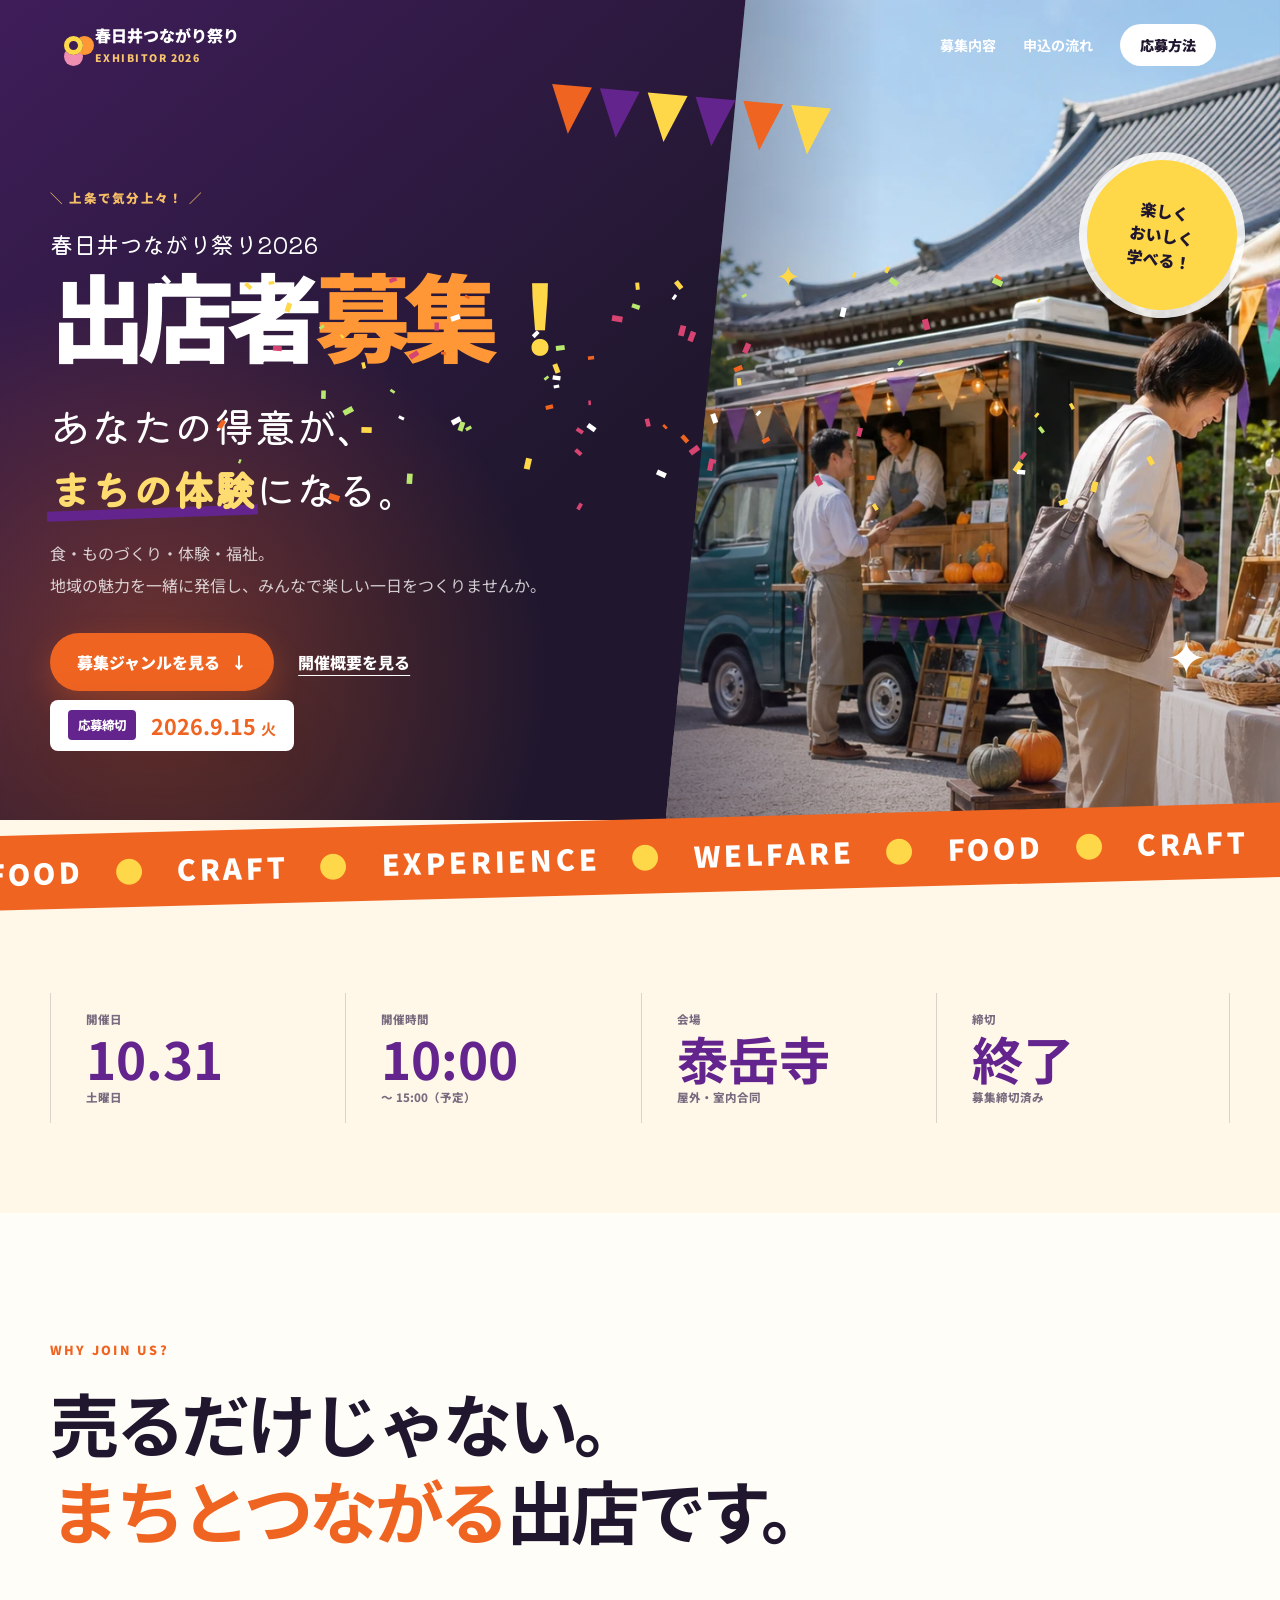
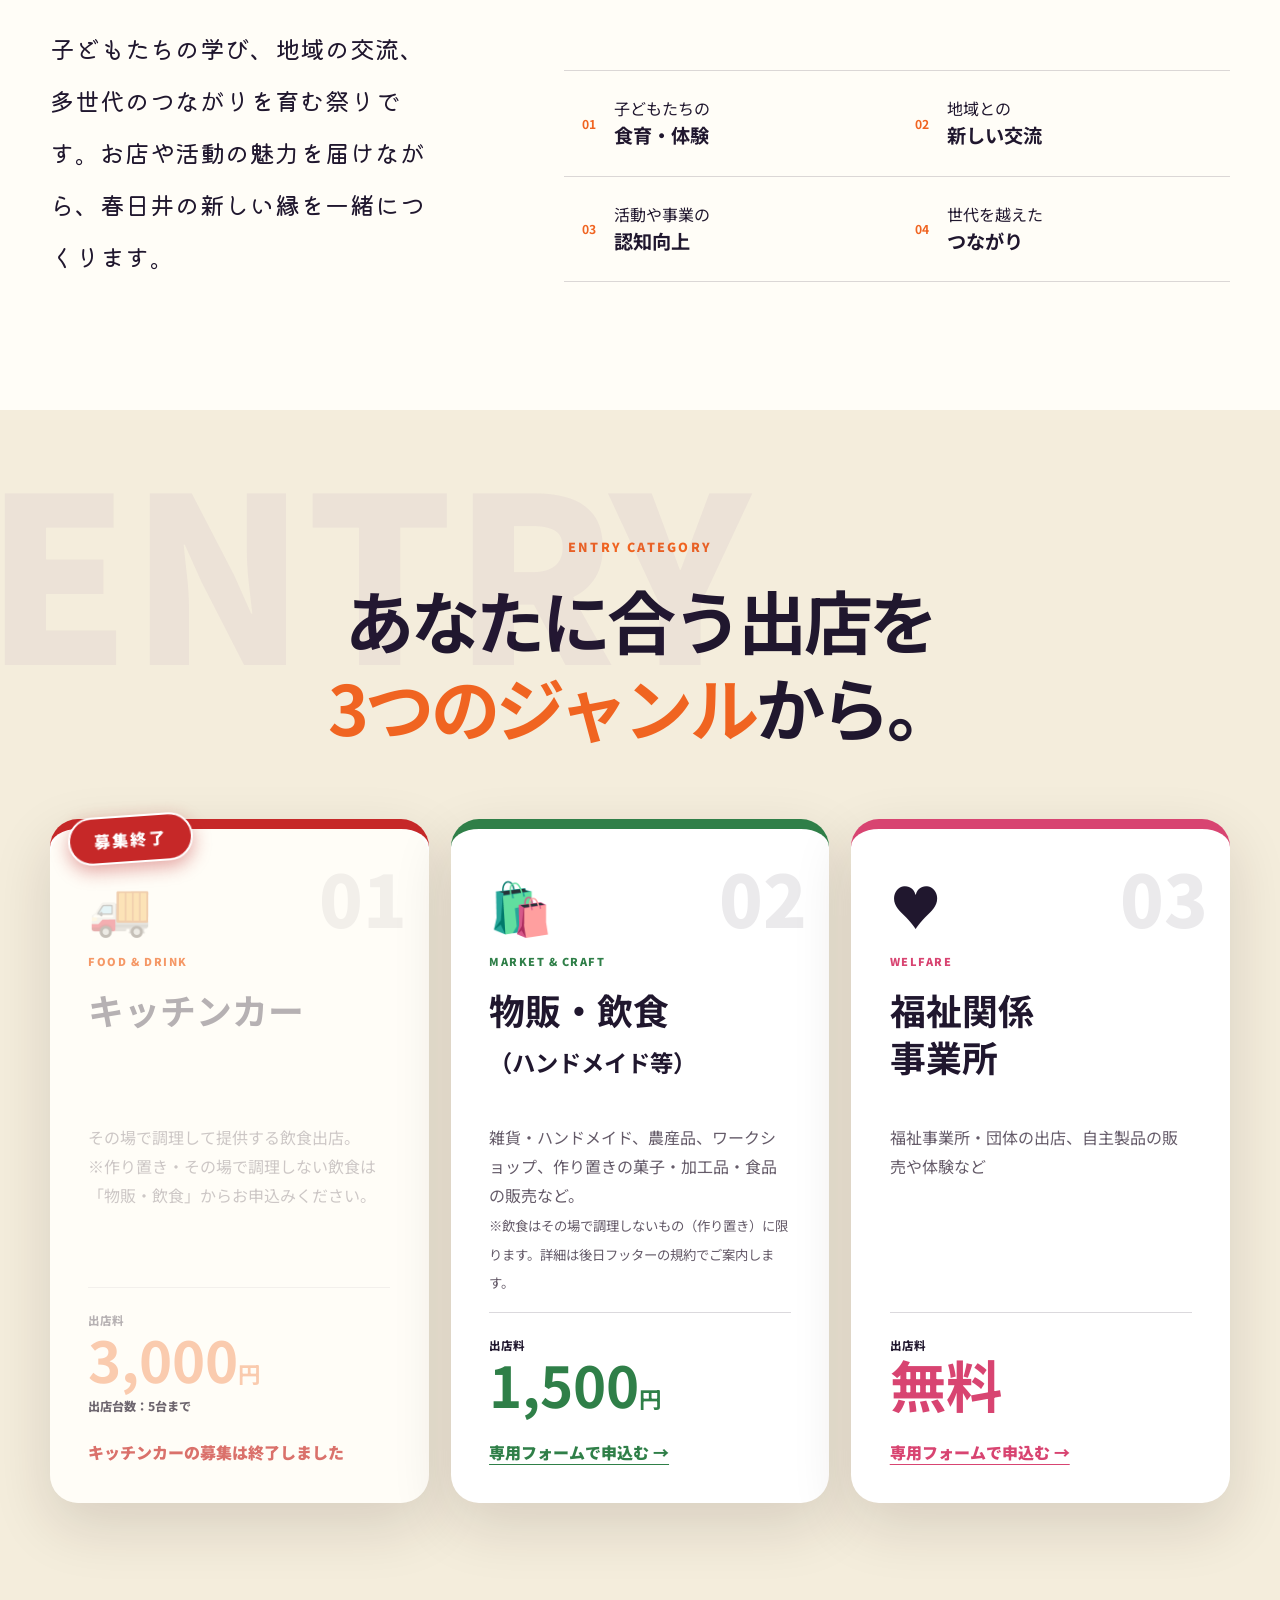
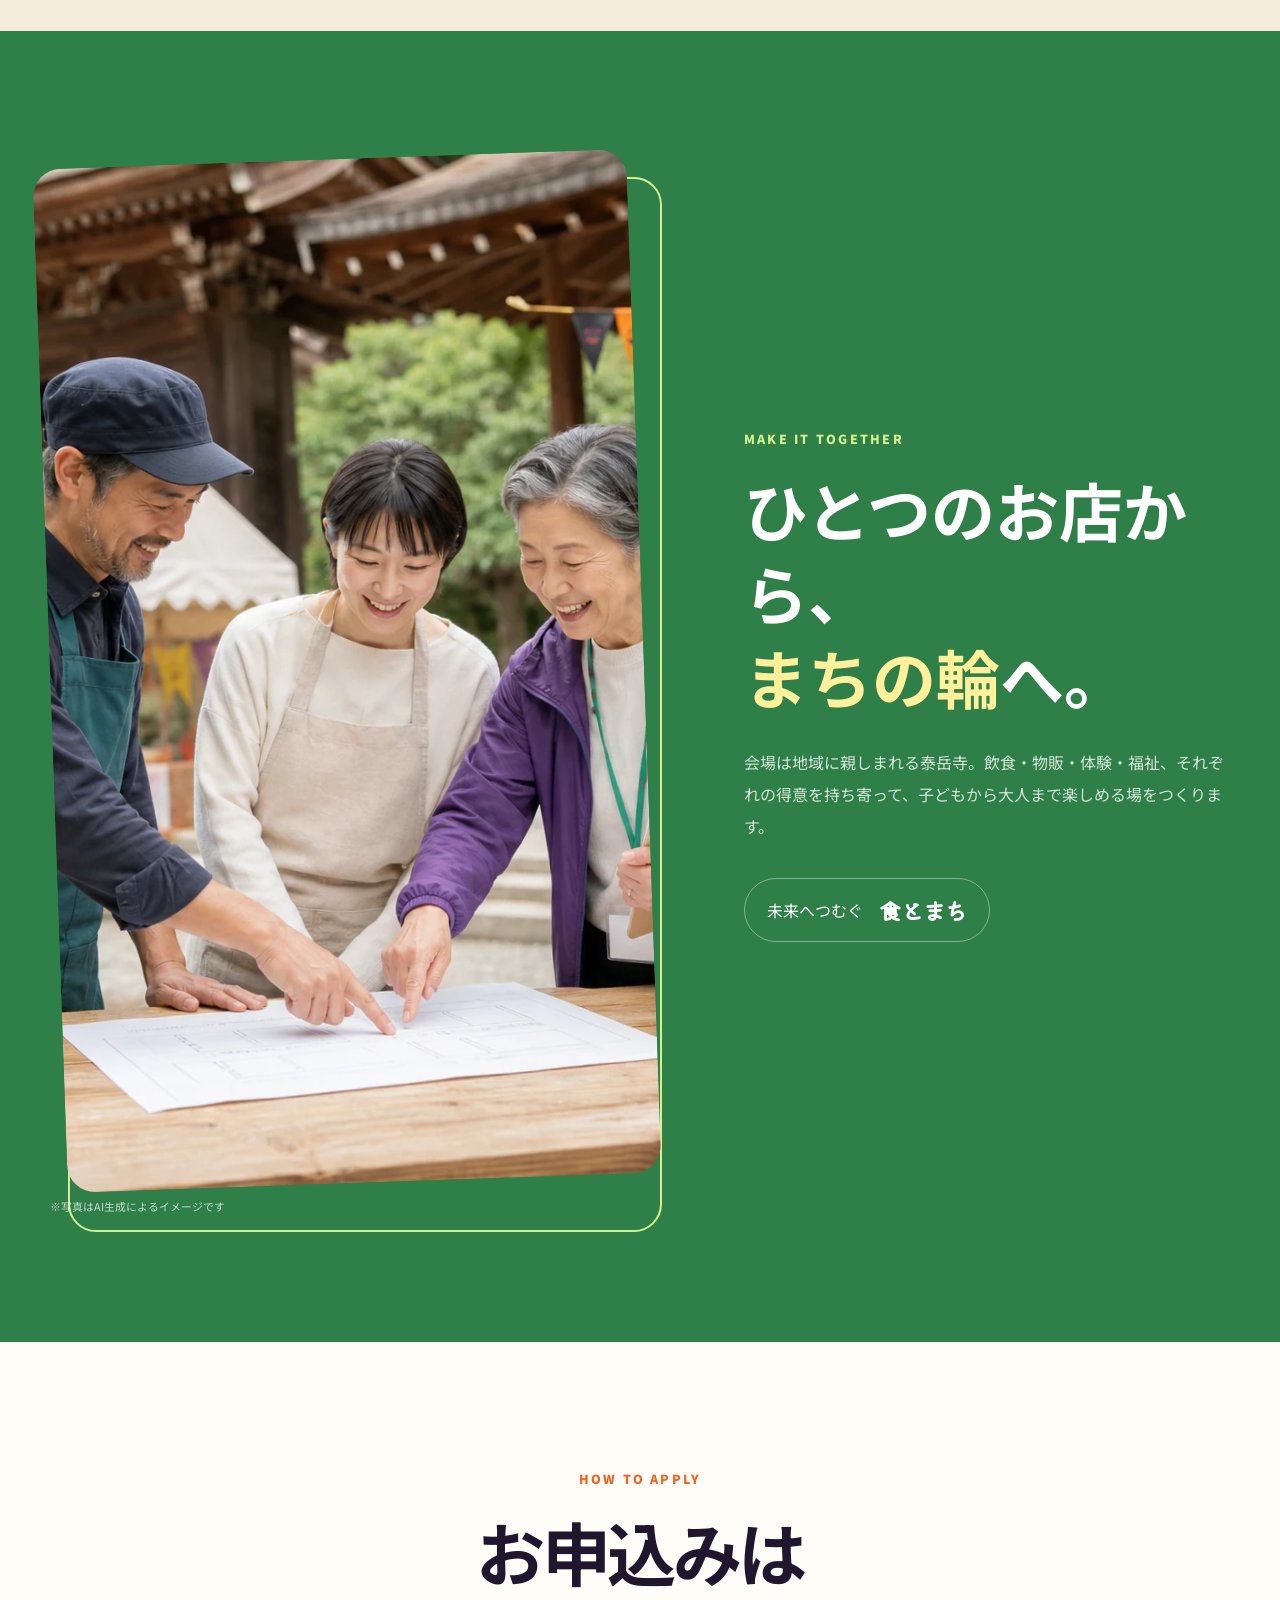
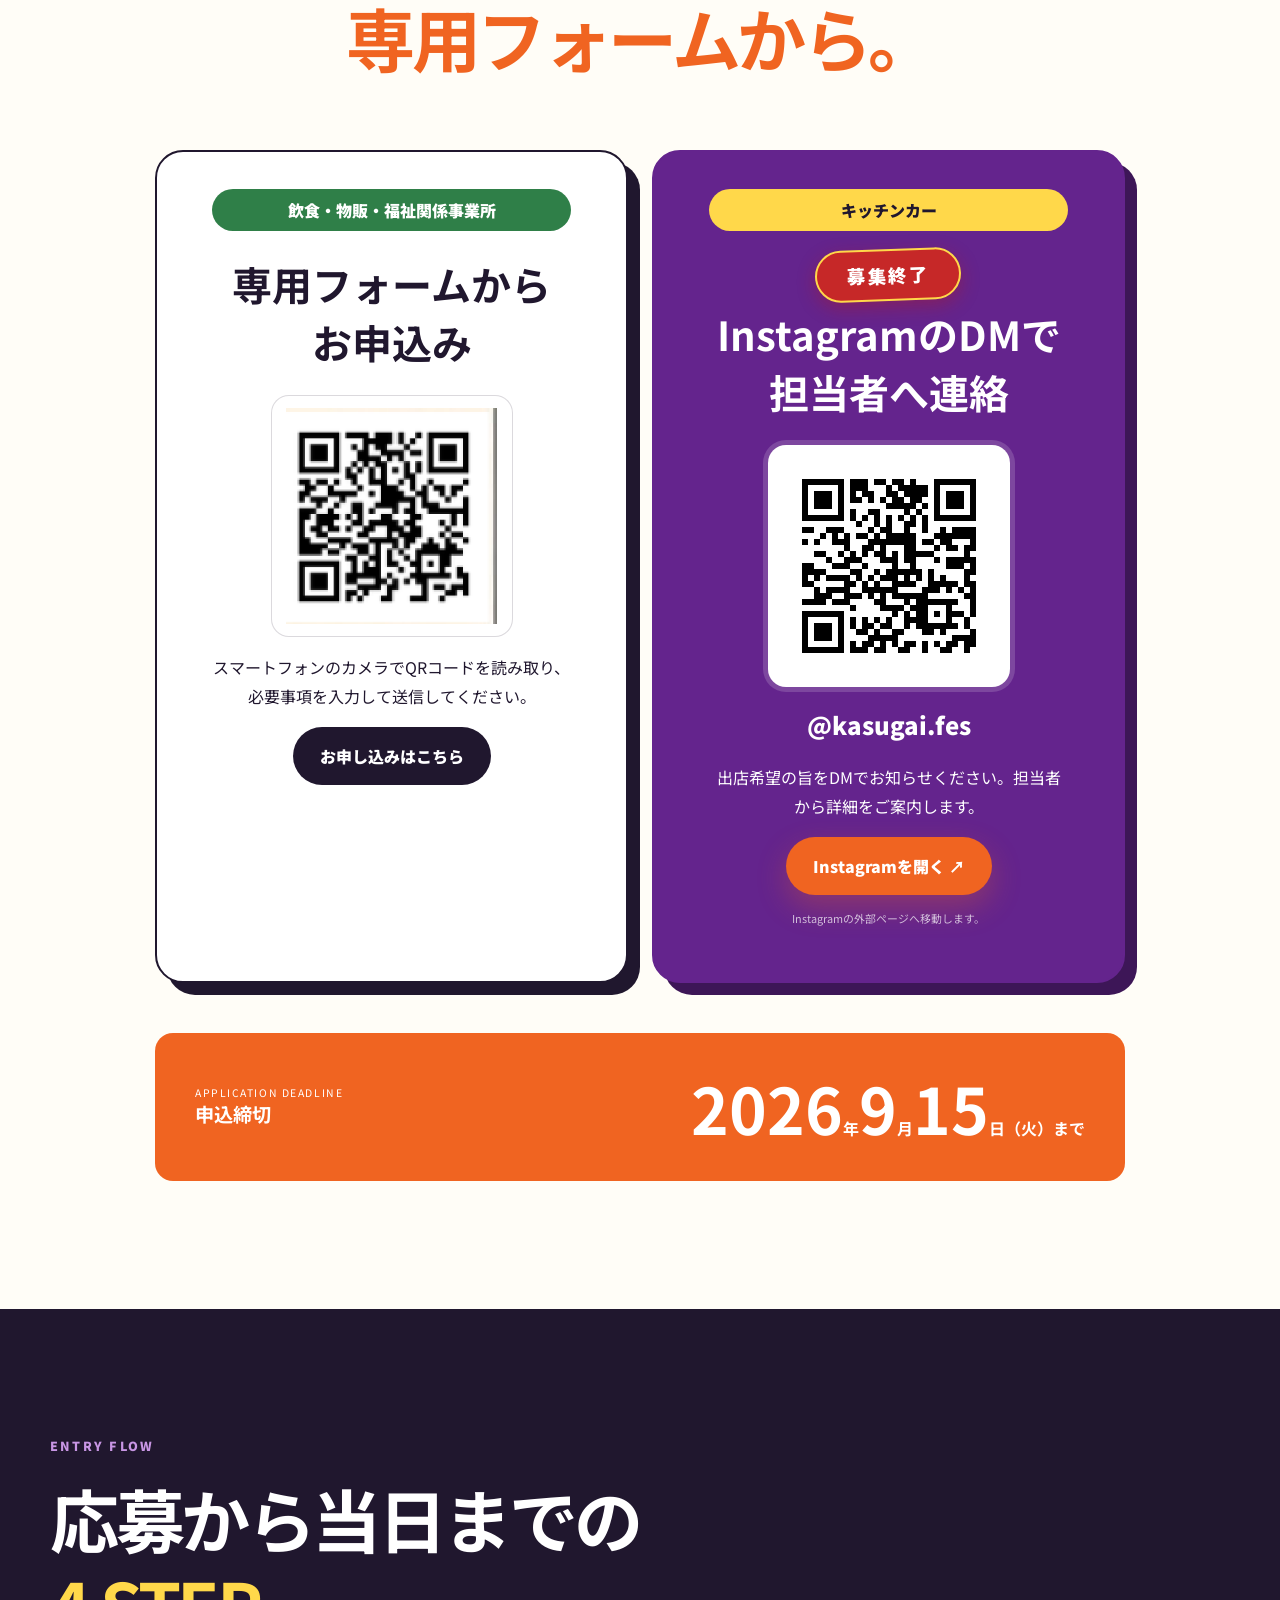
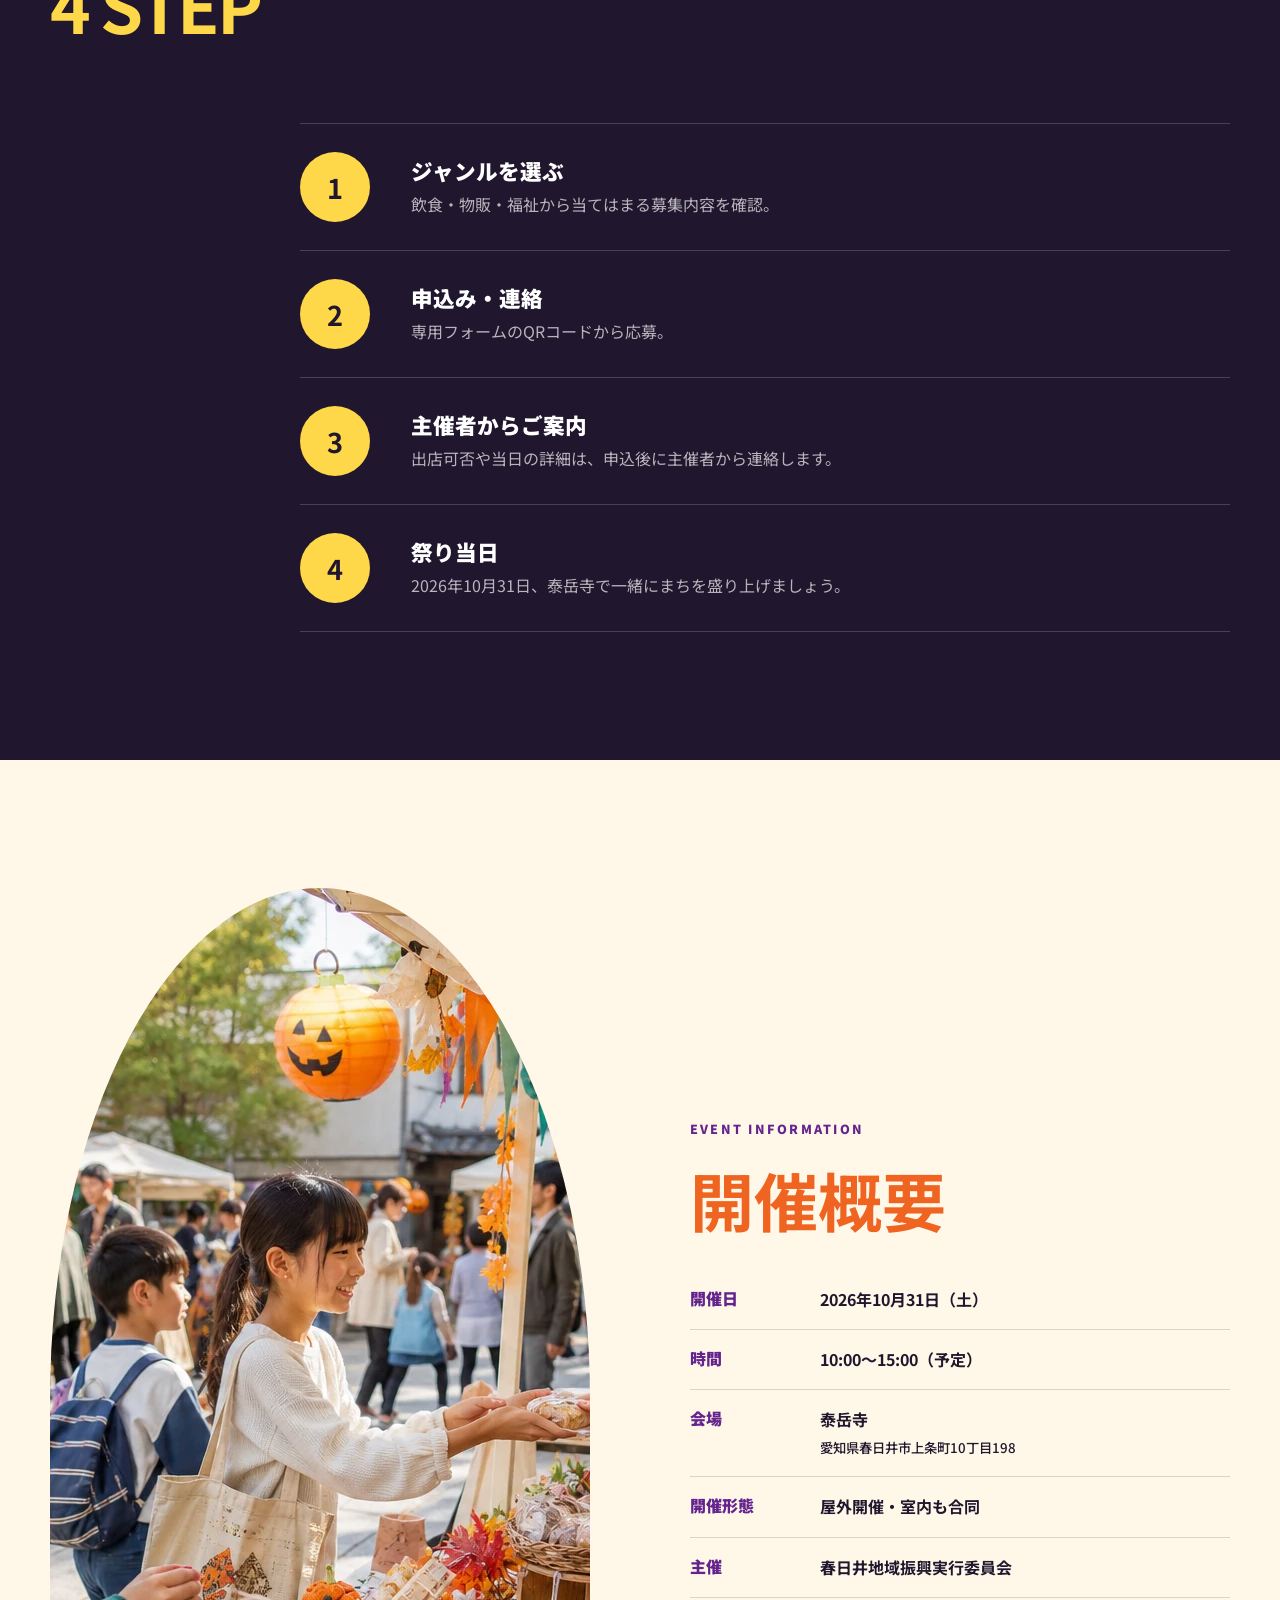
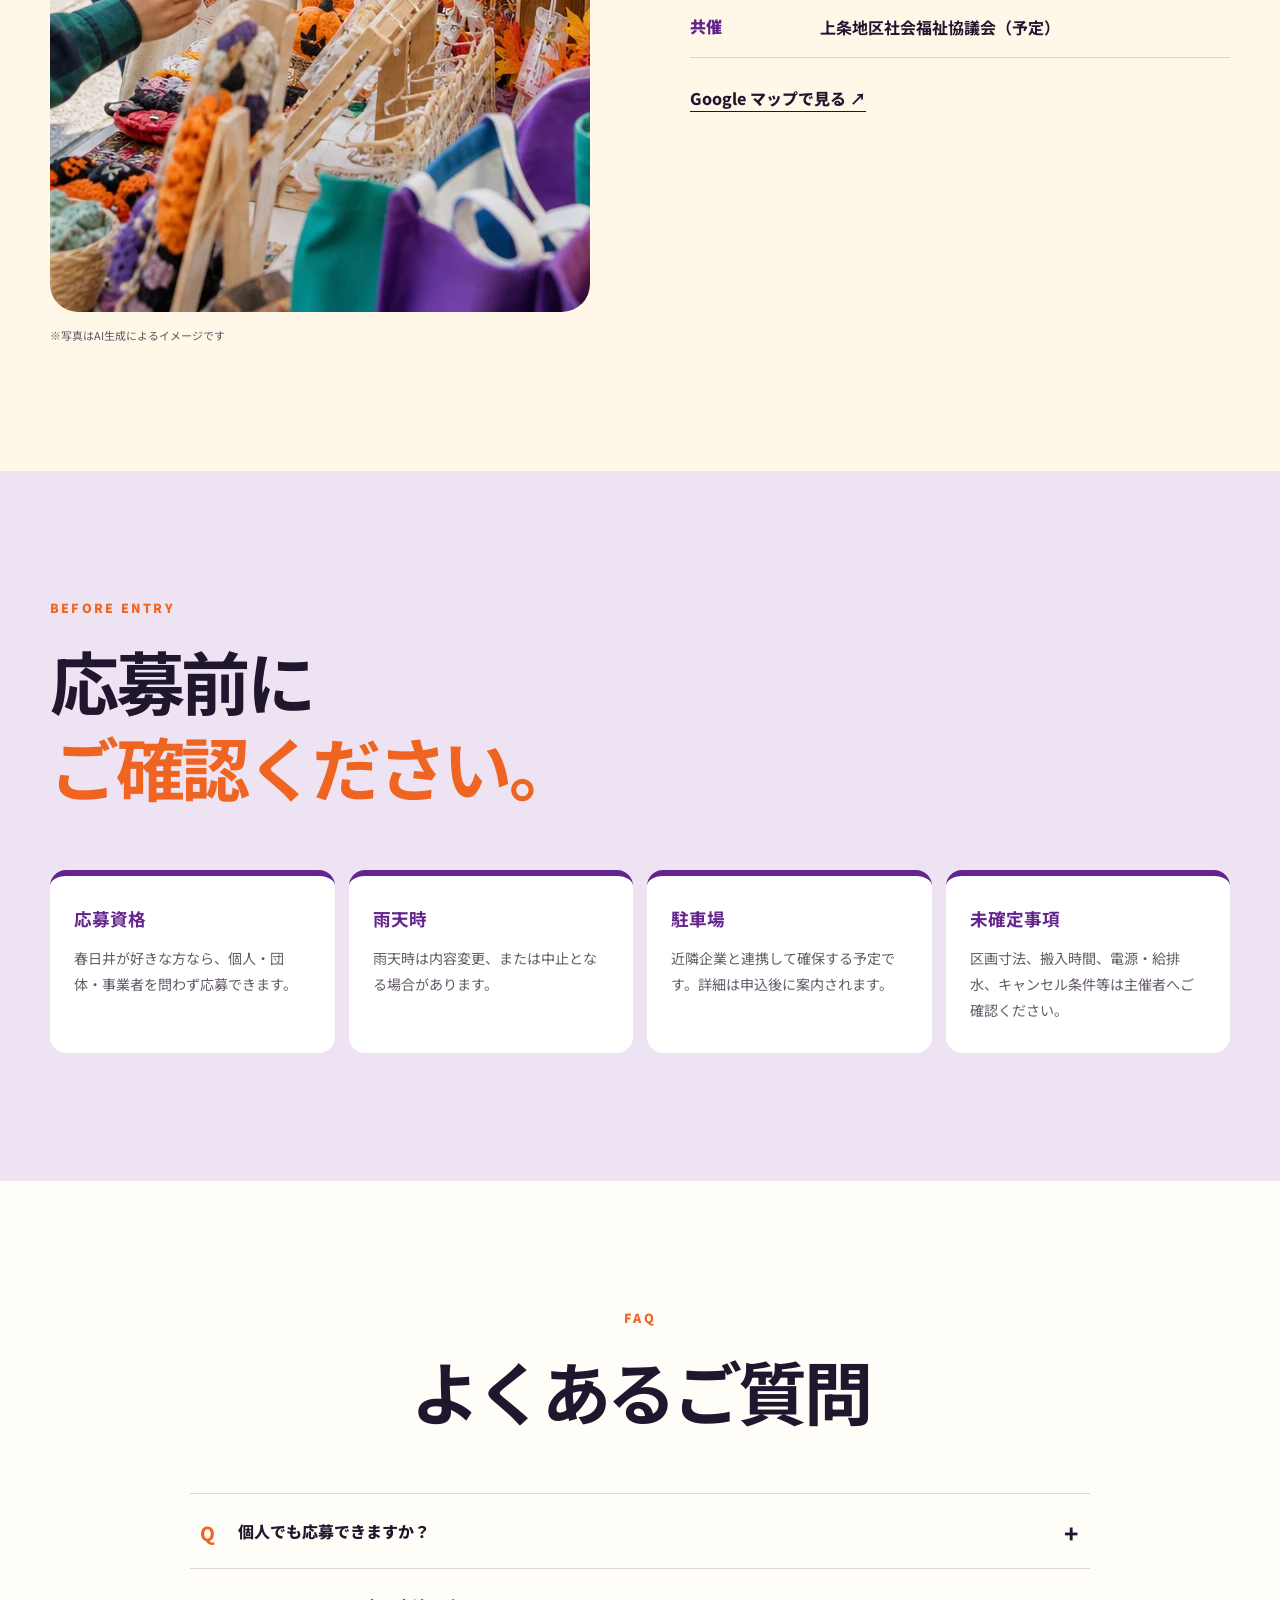
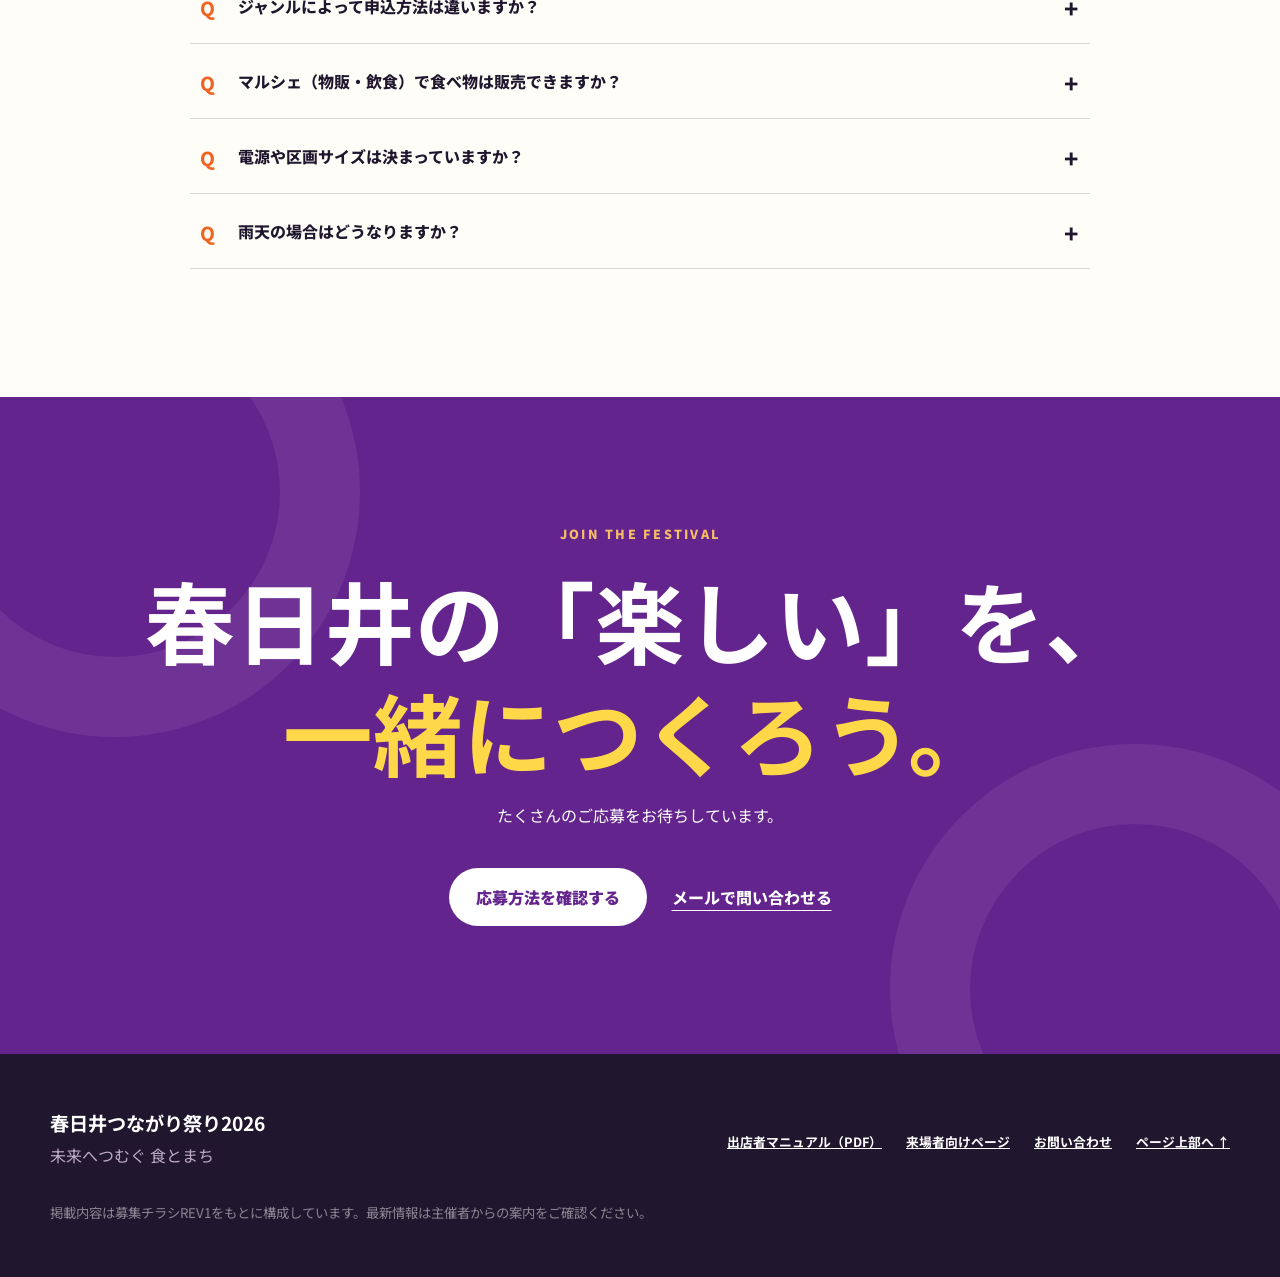
==== exhibitor/index.html @ f7283873 "exhibitor: 泰岳寺北駐車場の入口を北側に修正 - ルート案内（航空写真）を北側の入口で曲がる道順に - 泰岳寺北の配置図2枚（航空写真・簡易）の「入口」を北側の道路側へ - PDFリンクの " ====
<!doctype html>
<html lang="ja">

<head>
  <meta charset="utf-8">
  <meta name="viewport" content="width=device-width, initial-scale=1">
  <meta name="description" content="春日井つながり祭り2026の出店者募集。飲食、物販、福祉関係事業所の皆さまと、地域の楽しい一日をつくります。（キッチンカーは募集を終了しました）">
  <meta property="og:type" content="website">
  <meta property="og:url" content="https://guts-web.github.io/kasugai-tsunagari-halloween/exhibitor/">
  <meta property="og:title" content="春日井つながり祭り2026｜出店者募集">
  <meta property="og:description" content="飲食、物販、福祉関係事業所の出店者を募集しています。（キッチンカーは募集を終了しました）">
  <meta property="og:image"
    content="https://guts-web.github.io/kasugai-tsunagari-halloween/exhibitor/assets/images/exhibitor-hero.png">
  <meta name="twitter:card" content="summary_large_image">
  <meta name="theme-color" content="#f06421">
  <title>出店者募集｜春日井つながり祭り2026</title>
  <link rel="stylesheet" href="styles.css?v=20260821-shop1">
</head>

<body>
  <div class="loader" aria-hidden="true">
    <div class="loader__mark"><span>出</span><span>店</span><span>者</span><span>募</span><span>集</span></div>
  </div>

  <header class="site-header" data-header>
    <a class="brand" href="../index.html" aria-label="春日井つながり祭り 来場者向けページへ">
      <span class="brand__dot" aria-hidden="true"></span>
      <span>春日井つながり祭り<br><small>EXHIBITOR 2026</small></span>
    </a>
    <nav class="site-nav" aria-label="メインナビゲーション">
      <a href="#categories">募集内容</a>
      <a href="#flow">申込の流れ</a>
      <a class="button button--small" href="#apply">応募方法</a>
    </nav>
  </header>

  <main>
    <section class="hero" id="top">
      <div class="hero__copy">
        <p class="eyebrow reveal">＼ 上条で気分上々！ ／</p>
        <p class="hero__festival reveal">春日井つながり祭り2026</p>
        <h1 class="hero__title" aria-label="出店者募集">
          <span>出店者</span><span class="accent">募集<b>！</b></span>
        </h1>
        <p class="hero__lead reveal">あなたの得意が、<br><strong>まちの体験</strong>になる。</p>
        <p class="hero__body reveal">食・ものづくり・体験・福祉。<br>地域の魅力を一緒に発信し、みんなで楽しい一日をつくりませんか。</p>
        <div class="hero__actions reveal">
          <a class="button button--primary" href="#categories">募集ジャンルを見る <span aria-hidden="true">↓</span></a>
          <a class="text-link" href="#event">開催概要を見る</a>
        </div>
        <div class="deadline-chip reveal">
          <span>応募締切</span><strong>2026.9.15 <small>火</small></strong>
        </div>
      </div>
      <div class="hero__visual" aria-hidden="true">
        <img src="assets/images/exhibitor-hero.webp" alt="" width="1536" height="1024">
        <div class="hero__sticker">楽しく<br>おいしく<br>学べる！</div>
        <span class="spark spark--1">✦</span><span class="spark spark--2">✦</span>
      </div>
      <div class="bunting" aria-hidden="true"><i></i><i></i><i></i><i></i><i></i><i></i></div>
    </section>

    <div class="ticker" aria-hidden="true">
      <div class="ticker__track">
        <span>FOOD</span><b>●</b><span>CRAFT</span><b>●</b><span>EXPERIENCE</span><b>●</b><span>WELFARE</span><b>●</b>
        <span>FOOD</span><b>●</b><span>CRAFT</span><b>●</b><span>EXPERIENCE</span><b>●</b><span>WELFARE</span><b>●</b>
      </div>
    </div>

    <section class="quick-facts section-pad" aria-label="募集の要点">
      <div class="fact reveal"><span>開催日</span><strong>10.31</strong><small>土曜日</small></div>
      <div class="fact reveal"><span>開催時間</span><strong>10:00</strong><small>〜 15:00（予定）</small></div>
      <div class="fact reveal"><span>会場</span><strong>泰岳寺</strong><small>屋外・室内合同</small></div>
      <div class="fact reveal"><span>締切</span><strong data-days>--</strong><small data-days-label>日</small></div>
    </section>

    <section class="why section-pad" id="about">
      <div class="section-heading reveal">
        <p class="eyebrow">WHY JOIN US?</p>
        <h2>売るだけじゃない。<br><span>まちとつながる</span>出店です。</h2>
      </div>
      <div class="why__grid">
        <p class="why__intro reveal">子どもたちの学び、地域の交流、多世代のつながりを育む祭りです。お店や活動の魅力を届けながら、春日井の新しい縁を一緒につくります。</p>
        <ul class="benefit-list">
          <li class="reveal"><b>01</b><span>子どもたちの<br><strong>食育・体験</strong></span></li>
          <li class="reveal"><b>02</b><span>地域との<br><strong>新しい交流</strong></span></li>
          <li class="reveal"><b>03</b><span>活動や事業の<br><strong>認知向上</strong></span></li>
          <li class="reveal"><b>04</b><span>世代を越えた<br><strong>つながり</strong></span></li>
        </ul>
      </div>
    </section>

    <section class="categories section-pad" id="categories">
      <div class="section-heading section-heading--center reveal">
        <p class="eyebrow">ENTRY CATEGORY</p>
        <h2>あなたに合う出店を<br><span>3つのジャンル</span>から。</h2>
      </div>
      <div class="category-grid">
        <article class="category-card category-card--orange tilt reveal is-closed">
          <p class="category-card__number">01</p>
          <span class="closed-badge">募集終了</span>
          <div class="category-card__icon" aria-hidden="true">🚚</div>
          <p class="category-card__label">FOOD &amp; DRINK</p>
          <h3>キッチンカー</h3>
          <p>その場で調理して提供する飲食出店。<br>※作り置き・その場で調理しない飲食は「物販・飲食」からお申込みください。</p>
          <div class="price"><span>出店料</span><strong>3,000<small>円</small></strong></div>
          <p class="note">出店台数：5台まで</p>
          <span class="card-link card-link--disabled">キッチンカーの募集は終了しました</span>
        </article>
        <article class="category-card category-card--green tilt reveal">
          <p class="category-card__number">02</p>
          <div class="category-card__icon" aria-hidden="true">🛍️</div>
          <p class="category-card__label">MARKET &amp; CRAFT</p>
          <h3>物販・飲食<br><small>（ハンドメイド等）</small></h3>
          <p>雑貨・ハンドメイド、農産品、ワークショップ、作り置きの菓子・加工品・食品の販売など。<br><small>※飲食はその場で調理しないもの（作り置き）に限ります。詳細は後日フッターの規約でご案内します。</small></p>
          <div class="price"><span>出店料</span><strong>1,500<small>円</small></strong></div>
          <a class="card-link" href="#apply-form">専用フォームで申込む →</a>
        </article>
        <article class="category-card category-card--pink tilt reveal">
          <p class="category-card__number">03</p>
          <div class="category-card__icon" aria-hidden="true">♥</div>
          <p class="category-card__label">WELFARE</p>
          <h3>福祉関係<br>事業所</h3>
          <p>福祉事業所・団体の出店、自主製品の販売や体験など</p>
          <div class="price"><span>出店料</span><strong>無料</strong></div>
          <a class="card-link" href="#apply-form">専用フォームで申込む →</a>
        </article>
      </div>
    </section>

    <section class="collaboration section-pad">
      <div class="collaboration__photo reveal">
        <img src="assets/images/vendor-collaboration.webp" alt="寺院の境内で出店計画を話し合う地域の事業者たち" width="1536" height="1024"
          loading="lazy">
        <p>※写真はAI生成によるイメージです</p>
      </div>
      <div class="collaboration__copy reveal">
        <p class="eyebrow">MAKE IT TOGETHER</p>
        <h2>ひとつのお店から、<br><span>まちの輪</span>へ。</h2>
        <p>会場は地域に親しまれる泰岳寺。飲食・物販・体験・福祉、それぞれの得意を持ち寄って、子どもから大人まで楽しめる場をつくります。</p>
        <div class="mini-quote"><span>未来へつむぐ</span><strong>食とまち</strong></div>
      </div>
    </section>

    <section class="apply section-pad" id="apply">
      <div class="section-heading section-heading--center reveal">
        <p class="eyebrow">HOW TO APPLY</p>
        <h2>お申込みは<br><span>専用フォームから。</span></h2>
      </div>
      <div class="apply-grid">
        <article class="apply-card apply-card--form reveal" id="apply-form">
          <p class="apply-card__tag">飲食・物販・福祉関係事業所</p>
          <h3>専用フォームから<br>お申込み</h3>
          <div class="qr-wrap">
            <img src="assets/images/application-qr.png" alt="飲食・物販・福祉関係事業所向け申込フォームのQRコード" width="476" height="476"
              loading="lazy">
          </div>
          <p>スマートフォンのカメラでQRコードを読み取り、必要事項を入力して送信してください。</p>
          <a href="https://l.instagram.com/?u=https%3A%2F%2Fdocs.google.com%2Fforms%2Fd%2Fe%2F1FAIpQLSdt5sMWnWJQUaiJqOzjt3n4o0WF81SBGVs9UF7kKxyaVw1YXw%2Fviewform%3Futm_source%3Dig%26utm_medium%3Dsocial%26utm_content%3Dlink_in_bio&e=AUB19vnR-gebamKBD8zfOXzXoQrvXLhCTYUMEkVfzHd6fqbN2Eq9wuY0PNOEwn533nyhBmcLZNsv3ll0GCLRZa0psqqvCOHEdrH00-m-_wVZu9ru7J7JNILCYSOUX5oUGnwp85qIvSP0Lf4I_47F6cw" class="button button--dark" target="_blank" rel="noopener noreferrer">
            お申し込みはこちら
          </a>
        </article>
        <article class="apply-card apply-card--dm is-closed reveal" id="apply-food">
          <p class="apply-card__tag">キッチンカー</p>
          <span class="closed-badge">募集終了</span>
          <h3>InstagramのDMで<br>担当者へ連絡</h3>
          <div class="qr-wrap qr-wrap--instagram">
            <img src="assets/images/instagram-qr.png" alt="出店者連絡用InstagramアカウントのQRコード" width="216" height="216"
              loading="eager">
          </div>
          <p class="account">@kasugai.fes</p>
          <p>出店希望の旨をDMでお知らせください。担当者から詳細をご案内します。</p>
          <a class="button button--primary" href="https://www.instagram.com/kasugai.fes/" target="_blank"
            rel="noopener noreferrer">Instagramを開く ↗</a>
          <small>Instagramの外部ページへ移動します。</small>
        </article>
      </div>
      <div class="deadline-panel reveal">
        <div><span>APPLICATION DEADLINE</span><strong>申込締切</strong></div>
        <p><b>2026</b><em>年</em><b>9</b><em>月</em><b>15</b><em>日（火）まで</em></p>
      </div>
    </section>

    <section class="flow section-pad" id="flow">
      <div class="section-heading reveal">
        <p class="eyebrow">ENTRY FLOW</p>
        <h2>応募から当日までの<br><span>4 STEP</span></h2>
      </div>
      <ol class="flow-list">
        <li class="reveal"><b>1</b>
          <div><span>ジャンルを選ぶ</span>
            <p>飲食・物販・福祉から当てはまる募集内容を確認。</p>
          </div>
        </li>
        <li class="reveal"><b>2</b>
          <div><span>申込み・連絡</span>
            <p>専用フォームのQRコードから応募。</p>
          </div>
        </li>
        <li class="reveal"><b>3</b>
          <div><span>主催者からご案内</span>
            <p>出店可否や当日の詳細は、申込後に主催者から連絡します。</p>
          </div>
        </li>
        <li class="reveal"><b>4</b>
          <div><span>祭り当日</span>
            <p>2026年10月31日、泰岳寺で一緒にまちを盛り上げましょう。</p>
          </div>
        </li>
      </ol>
    </section>

    <section class="event section-pad" id="event">
      <div class="event__visual reveal">
        <img src="assets/images/event-market.webp" alt="明るい秋の境内で開かれる地域マルシェ（イメージ）" width="1536" height="1024"
          loading="lazy">
        <p>※写真はAI生成によるイメージです</p>
      </div>
      <div class="event__details reveal">
        <p class="eyebrow">EVENT INFORMATION</p>
        <h2>開催概要</h2>
        <dl>
          <div>
            <dt>開催日</dt>
            <dd>2026年10月31日（土）</dd>
          </div>
          <div>
            <dt>時間</dt>
            <dd>10:00〜15:00（予定）</dd>
          </div>
          <div>
            <dt>会場</dt>
            <dd>泰岳寺<br><small>愛知県春日井市上条町10丁目198</small></dd>
          </div>
          <div>
            <dt>開催形態</dt>
            <dd>屋外開催・室内も合同</dd>
          </div>
          <div>
            <dt>主催</dt>
            <dd>春日井地域振興実行委員会</dd>
          </div>
          <div>
            <dt>共催</dt>
            <dd>上条地区社会福祉協議会（予定）</dd>
          </div>
        </dl>
        <a class="text-link"
          href="https://www.google.com/maps/search/?api=1&amp;query=%E6%84%9B%E7%9F%A5%E7%9C%8C%E6%98%A5%E6%97%A5%E4%BA%95%E5%B8%82%E4%B8%8A%E6%9D%A1%E7%94%BA10%E4%B8%81%E7%9B%AE198"
          target="_blank" rel="noopener noreferrer">Google マップで見る ↗</a>
      </div>
    </section>

    <section class="notes section-pad">
      <div class="section-heading reveal">
        <p class="eyebrow">BEFORE ENTRY</p>
        <h2>応募前に<br><span>ご確認ください。</span></h2>
      </div>
      <div class="note-grid">
        <article class="reveal"><b>応募資格</b>
          <p>春日井が好きな方なら、個人・団体・事業者を問わず応募できます。</p>
        </article>
        <article class="reveal"><b>雨天時</b>
          <p>雨天時は内容変更、または中止となる場合があります。</p>
        </article>
        <article class="reveal"><b>駐車場</b>
          <p>近隣企業と連携して確保する予定です。詳細は申込後に案内されます。</p>
        </article>
        <article class="reveal"><b>未確定事項</b>
          <p>区画寸法、搬入時間、電源・給排水、キャンセル条件等は主催者へご確認ください。</p>
        </article>
      </div>
    </section>

    <section class="faq section-pad" id="faq">
      <div class="section-heading section-heading--center reveal">
        <p class="eyebrow">FAQ</p>
        <h2>よくあるご質問</h2>
      </div>
      <div class="faq-list">
        <details class="reveal">
          <summary>個人でも応募できますか？</summary>
          <p>はい。春日井が好きな方であれば、個人・団体・事業者を問わず応募できます。</p>
        </details>
        <details class="reveal">
          <summary>ジャンルによって申込方法は違いますか？</summary>
          <p>いいえ。飲食・物販・福祉関係事業所は、すべて専用フォームのQRコードからお申込みください。※キッチンカーの募集は終了しました。</p>
        </details>
        <details class="reveal">
          <summary>マルシェ（物販・飲食）で食べ物は販売できますか？</summary>
          <p>その場で調理しない作り置きの菓子・加工品・食品であれば販売できます。その場で調理して提供する飲食はキッチンカー枠のみ（現在は募集終了）です。詳細な条件は後日フッターに掲載する規約でご案内します。</p>
        </details>
        <details class="reveal">
          <summary>電源や区画サイズは決まっていますか？</summary>
          <p>元資料には記載がありません。申込後の案内、または事務局への問い合わせでご確認ください。</p>
        </details>
        <details class="reveal">
          <summary>雨天の場合はどうなりますか？</summary>
          <p>内容変更、または中止となる場合があります。最新情報は主催者からの案内をご確認ください。</p>
        </details>
      </div>
    </section>

    <section class="final-cta section-pad">
      <p class="eyebrow reveal">JOIN THE FESTIVAL</p>
      <h2 class="reveal">春日井の「楽しい」を、<br><span>一緒につくろう。</span></h2>
      <p class="reveal">たくさんのご応募をお待ちしています。</p>
      <div class="final-cta__buttons reveal">
        <a class="button button--light" href="#apply">応募方法を確認する</a>
        <a class="text-link text-link--light" href="mailto:kasugaitunagari@gmail.com">メールで問い合わせる</a>
      </div>
      <div class="confetti-zone" aria-hidden="true"></div>
    </section>
  </main>

  <footer class="site-footer">
    <div>
      <strong>春日井つながり祭り2026</strong>
      <p>未来へつむぐ 食とまち</p>
    </div>
    <div class="footer-links">
      <a href="assets/docs/kasugai-tsunagari-2026-exhibitor-manual.pdf?v=20261026" target="_blank" rel="noopener">出店者マニュアル（PDF）</a>
      <a href="../index.html">来場者向けページ</a>
      <a href="mailto:kasugaitunagari@gmail.com">お問い合わせ</a>
      <a href="#top">ページ上部へ ↑</a>
    </div>
    <small>掲載内容は募集チラシREV1をもとに構成しています。最新情報は主催者からの案内をご確認ください。</small>
  </footer>

  <dialog class="modal" data-modal aria-labelledby="modal-title">
    <button class="modal__close" type="button" data-modal-close aria-label="閉じる">×</button>
    <p class="eyebrow">APPLICATION FORM</p>
    <h2 id="modal-title">飲食・物販・福祉関係事業所の方</h2>
    <img src="assets/images/application-qr.png" alt="申込フォームのQRコード" width="476" height="476">
    <p>このQRコードをスマートフォンで読み取って、専用フォームからお申込みください。</p>
    <p class="modal__note">元チラシには直接URLの記載がないため、リンク先を推測せずQRを掲載しています。</p>
    <button class="button button--dark" type="button" data-modal-close>確認しました</button>
  </dialog>

  <canvas class="confetti-canvas" aria-hidden="true"></canvas>
  <script src="script.js?v=20260821-shop1"></script>
</body>

</html>
---- exhibitor/styles.css ----
@import url('https://fonts.googleapis.com/css2?family=Kiwi+Maru:wght@400;500&family=Noto+Sans+JP:wght@400;500;700;900&display=swap');

:root {
  --cream: #fff8e9;
  --paper: #fffdf7;
  --ink: #20172e;
  --orange: #f06421;
  --orange2: #ff9736;
  --purple: #64248d;
  --green: #2f7f48;
  --teal: #15898a;
  --pink: #d84471;
  --yellow: #ffd84a;
  --closed: #c62828;
  --line: rgba(32, 23, 46, .16);
  --shadow: 0 22px 60px rgba(42, 24, 22, .14);
  --radius: 28px;
  --sans: "Noto Sans JP", sans-serif;
  --serif: "Kiwi Maru", serif;
}

* {
  box-sizing: border-box;
}

html {
  scroll-behavior: smooth;
  overflow-x: clip;
}

body {
  margin: 0;
  color: var(--ink);
  background: var(--cream);
  font-family: var(--sans);
  overflow-x: clip;
}

body.is-locked {
  overflow: hidden;
}

img {
  display: block;
  max-width: 100%;
}

a {
  color: inherit;
}

button,
a {
  -webkit-tap-highlight-color: transparent;
}

button {
  font: inherit;
}

::selection {
  background: var(--yellow);
  color: var(--ink);
}

.loader {
  position: fixed;
  inset: 0;
  z-index: 999;
  display: grid;
  place-items: center;
  background: var(--ink);
  transition: opacity .7s ease, visibility .7s ease;
}

.loader.is-hidden {
  opacity: 0;
  visibility: hidden;
}

.loader__mark {
  display: flex;
  gap: .25em;
  color: white;
  font-weight: 900;
  font-size: clamp(2rem, 8vw, 5.8rem);
}

.loader__mark span {
  display: inline-block;
  animation: loaderBounce .65s ease infinite alternate;
}

.loader__mark span:nth-child(2) {
  animation-delay: .1s;
  color: var(--yellow);
}

.loader__mark span:nth-child(3) {
  animation-delay: .2s;
  color: var(--orange2);
}

.loader__mark span:nth-child(4) {
  animation-delay: .3s;
  color: #b9e86e;
}

.loader__mark span:nth-child(5) {
  animation-delay: .4s;
  color: #ef8eb0;
}

@keyframes loaderBounce {
  to {
    transform: translateY(-18px) rotate(-4deg);
  }
}

.site-header {
  position: absolute;
  z-index: 20;
  top: 0;
  left: 0;
  width: 100%;
  display: flex;
  align-items: center;
  justify-content: space-between;
  gap: 2rem;
  padding: 24px clamp(24px, 5vw, 72px);
  color: white;
}

.site-header.is-fixed {
  position: fixed;
  background: rgba(32, 23, 46, .93);
  backdrop-filter: blur(14px);
  padding-block: 12px;
  animation: headerDown .35s ease;
}

@keyframes headerDown {
  from {
    transform: translateY(-100%);
  }
}

.brand {
  display: flex;
  align-items: center;
  gap: .75rem;
  text-decoration: none;
  font-weight: 900;
  line-height: 1.25;
}

.brand small {
  font-size: .65rem;
  letter-spacing: .14em;
  color: #f8c56e;
}

.brand__dot {
  flex: 0 0 auto;
  width: 19px;
  height: 19px;
  border: 5px solid var(--yellow);
  border-radius: 50%;
  box-shadow: 11px 0 0 var(--orange2), 0 11px 0 #ef8eb0;
}

.site-nav {
  display: flex;
  align-items: center;
  gap: 1.7rem;
  font-weight: 700;
  font-size: .88rem;
}

.site-nav a {
  text-decoration: none;
}

.button {
  display: inline-flex;
  justify-content: center;
  align-items: center;
  gap: .7em;
  min-height: 58px;
  padding: 0 27px;
  border: 0;
  border-radius: 999px;
  text-decoration: none;
  font-weight: 900;
  cursor: pointer;
  transition: transform .25s, box-shadow .25s, background .25s;
}

.button:hover {
  transform: translateY(-3px);
  box-shadow: 0 12px 24px rgba(32, 23, 46, .2);
}

.button--small {
  min-height: 42px;
  padding-inline: 20px;
  background: white;
  color: var(--ink);
}

.button--primary {
  background: var(--orange);
  color: white;
  box-shadow: 0 12px 30px rgba(240, 100, 33, .3);
}

.button--dark {
  background: var(--ink);
  color: white;
}

.button--light {
  background: white;
  color: var(--purple);
}

.text-link {
  display: inline-block;
  text-underline-offset: 6px;
  font-weight: 800;
}

.text-link--light {
  color: white;
}

.section-pad {
  padding: clamp(80px, 10vw, 150px) max(24px, calc((100vw - 1180px) / 2));
}

.hero {
  position: relative;
  min-height: 820px;
  display: grid;
  grid-template-columns: minmax(0, 1.04fr) minmax(0, .96fr);
  color: white;
  background: var(--ink);
  overflow: hidden;
}

.hero::before {
  content: "";
  position: absolute;
  inset: 0;
  background: radial-gradient(circle at 12% 82%, rgba(240, 100, 33, .36), transparent 30%), linear-gradient(140deg, rgba(100, 36, 141, .45), transparent 50%);
}

.hero__copy {
  position: relative;
  z-index: 3;
  align-self: center;
  padding: 150px 4vw 90px max(25px, calc((100vw - 1180px) / 2));
}

.eyebrow {
  margin: 0 0 20px;
  color: var(--orange);
  font-size: .78rem;
  font-weight: 900;
  letter-spacing: .18em;
}

.hero .eyebrow {
  color: #f7bf65;
}

.hero__festival {
  margin: 0 0 8px;
  font-family: var(--serif);
  font-size: clamp(1.1rem, 2vw, 1.45rem);
}

.hero__title {
  margin: 0;
  display: flex;
  align-items: baseline;
  flex-wrap: wrap;
  font-size: clamp(4.3rem, 7.5vw, 8.9rem);
  line-height: .94;
  letter-spacing: -.08em;
  font-weight: 900;
}

.hero__title span {
  display: inline-block;
}

.hero__title .accent {
  color: var(--orange2);
}

.hero__title b {
  color: var(--yellow);
}

.hero__lead {
  margin: 34px 0 14px;
  font-family: var(--serif);
  font-size: clamp(1.65rem, 3.2vw, 2.6rem);
  line-height: 1.55;
}

.hero__lead strong {
  position: relative;
  color: #ffdc70;
}

.hero__lead strong::after {
  content: "";
  position: absolute;
  z-index: -1;
  height: 10px;
  left: -3px;
  right: -3px;
  bottom: 0;
  background: var(--purple);
  transform: rotate(-2deg);
}

.hero__body {
  max-width: 590px;
  line-height: 2;
  color: rgba(255, 255, 255, .78);
}

.hero__actions {
  display: flex;
  align-items: center;
  gap: 24px;
  margin-top: 32px;
}

.deadline-chip {
  position: absolute;
  bottom: 30px;
  left: max(25px, calc((100vw - 1180px) / 2));
  display: flex;
  align-items: center;
  gap: 15px;
  padding: 10px 18px;
  background: white;
  color: var(--ink);
  border-radius: 8px;
  transform: rotate(-2deg);
  box-shadow: var(--shadow);
}

.deadline-chip span {
  background: var(--purple);
  color: white;
  border-radius: 4px;
  padding: 6px 10px;
  font-weight: 800;
  font-size: .78rem;
}

.deadline-chip strong {
  color: var(--orange);
  font-size: 1.35rem;
}

.deadline-chip small {
  font-size: .7em;
}

.hero__visual {
  position: relative;
  z-index: 2;
  min-width: 0;
  clip-path: polygon(13% 0, 100% 0, 100% 100%, 0 100%);
}

.hero__visual::after {
  content: "";
  position: absolute;
  inset: 0;
  background: linear-gradient(90deg, rgba(32, 23, 46, .45), transparent 35%), linear-gradient(0deg, rgba(32, 23, 46, .3), transparent 45%);
}

.hero__visual img {
  width: 100%;
  height: 100%;
  object-fit: cover;
}

.hero__sticker {
  position: absolute;
  z-index: 2;
  top: 160px;
  right: 7%;
  display: grid;
  place-items: center;
  width: 150px;
  aspect-ratio: 1;
  text-align: center;
  line-height: 1.5;
  font-weight: 900;
  color: var(--ink);
  background: var(--yellow);
  border-radius: 50%;
  transform: rotate(7deg);
  box-shadow: 0 0 0 8px rgba(255, 255, 255, .86);
}

.spark {
  position: absolute;
  z-index: 2;
  color: white;
  font-size: 3rem;
  animation: spin 6s linear infinite;
}

.spark--1 {
  bottom: 16%;
  right: 12%;
}

.spark--2 {
  top: 31%;
  left: 18%;
  color: var(--yellow);
  font-size: 1.8rem;
}

@keyframes spin {
  to {
    transform: rotate(360deg);
  }
}

.bunting {
  position: absolute;
  z-index: 4;
  top: 84px;
  left: 43%;
  display: flex;
  transform: rotate(5deg);
  transform-origin: left;
}

.bunting i {
  width: 0;
  height: 0;
  border-left: 20px solid transparent;
  border-right: 20px solid transparent;
  border-top: 48px solid var(--orange);
  margin-right: 8px;
}

.bunting i:nth-child(2n) {
  border-top-color: var(--purple);
}

.bunting i:nth-child(3n) {
  border-top-color: var(--yellow);
}

.ticker {
  position: relative;
  z-index: 5;
  overflow: hidden;
  padding: 16px 0;
  background: var(--orange);
  color: white;
  transform: rotate(-1.5deg) scale(1.02);
}

.ticker__track {
  display: flex;
  width: max-content;
  align-items: center;
  gap: 30px;
  font-weight: 900;
  letter-spacing: .12em;
  font-size: clamp(1.1rem, 2.2vw, 1.8rem);
  animation: tickerMove 20s linear infinite;
}

.ticker b {
  color: var(--yellow);
}

@keyframes tickerMove {
  to {
    transform: translateX(-50%);
  }
}

.quick-facts {
  display: grid;
  grid-template-columns: repeat(4, 1fr);
  gap: 1px;
  padding-top: 100px;
  padding-bottom: 90px;
}

.fact {
  min-width: 0;
  padding: 18px clamp(15px, 3vw, 35px);
  border-left: 1px solid var(--line);
}

.fact:last-child {
  border-right: 1px solid var(--line);
}

.fact span,
.fact small {
  display: block;
  font-size: .72rem;
  font-weight: 800;
  color: #786b7f;
}

.fact strong {
  display: block;
  margin: 3px 0;
  font-size: clamp(1.7rem, 4vw, 3.5rem);
  line-height: 1.1;
  color: var(--purple);
}

.why {
  background: var(--paper);
}

.section-heading h2 {
  margin: 0;
  font-size: clamp(2.3rem, 5.4vw, 5.2rem);
  line-height: 1.25;
  letter-spacing: -.05em;
}

.section-heading h2 span {
  color: var(--orange);
}

.section-heading--center {
  text-align: center;
}

.why__grid {
  display: grid;
  grid-template-columns: .75fr 1.25fr;
  gap: clamp(50px, 9vw, 120px);
  align-items: end;
  margin-top: 70px;
}

.why__intro {
  margin: 0;
  font-family: var(--serif);
  font-size: clamp(1.2rem, 2vw, 1.55rem);
  line-height: 2.1;
}

.benefit-list {
  list-style: none;
  margin: 0;
  padding: 0;
  display: grid;
  grid-template-columns: 1fr 1fr;
}

.benefit-list li {
  display: flex;
  align-items: center;
  gap: 18px;
  padding: 25px 18px;
  border-top: 1px solid var(--line);
}

.benefit-list li:nth-last-child(-n+2) {
  border-bottom: 1px solid var(--line);
}

.benefit-list b {
  color: var(--orange);
  font-size: .76rem;
}

.benefit-list span {
  line-height: 1.55;
}

.benefit-list strong {
  font-size: 1.2rem;
}

.categories {
  position: relative;
  background: #f4eddc;
}

.categories::before {
  content: "ENTRY";
  position: absolute;
  top: 40px;
  left: -15px;
  color: rgba(100, 36, 141, .05);
  font-size: 18vw;
  font-weight: 900;
  line-height: 1;
}

.category-grid {
  position: relative;
  display: grid;
  grid-template-columns: repeat(3, 1fr);
  gap: 22px;
  margin-top: 70px;
}

.category-card {
  --card: var(--orange);
  position: relative;
  display: flex;
  flex-direction: column;
  min-width: 0;
  padding: clamp(28px, 3vw, 46px);
  background: white;
  border-radius: var(--radius);
  box-shadow: var(--shadow);
  border-top: 10px solid var(--card);
  transform-style: preserve-3d;
  transition: transform .2s ease;
}

.category-card--green {
  --card: var(--green);
}

.category-card--pink {
  --card: var(--pink);
}

.category-card__number {
  position: absolute;
  top: 15px;
  right: 22px;
  margin: 0;
  color: rgba(32, 23, 46, .09);
  font-size: 4.5rem;
  font-weight: 900;
}

.category-card__icon {
  font-size: 3.2rem;
}

.category-card__label {
  color: var(--card);
  font-size: .68rem;
  font-weight: 900;
  letter-spacing: .14em;
}

.category-card h3 {
  min-height: 105px;
  margin: 7px 0 16px;
  font-size: clamp(1.65rem, 2.8vw, 2.35rem);
  line-height: 1.3;
}

.category-card h3 small {
  font-size: .65em;
}

.category-card>p:not([class]) {
  line-height: 1.8;
  color: #655b69;
}

.price {
  margin-top: auto;
  padding-top: 24px;
  border-top: 1px solid var(--line);
}

.price span {
  display: block;
  font-size: .72rem;
  font-weight: 800;
}

.price strong {
  color: var(--card);
  font-size: clamp(2.5rem, 4.4vw, 4rem);
  line-height: 1.1;
}

.price small {
  font-size: .4em;
}

.note {
  margin: 7px 0 0;
  font-size: .76rem;
  font-weight: 800;
}

.card-link {
  margin-top: 25px;
  color: var(--card);
  font-weight: 900;
  text-underline-offset: 5px;
}

.card-link--disabled {
  margin-top: 25px;
  color: var(--closed);
  font-weight: 900;
}

.closed-badge {
  align-self: flex-start;
  margin: 0 0 16px;
  padding: 9px 22px;
  background: var(--closed);
  color: #fff;
  border: 2px solid #fff;
  border-radius: 999px;
  font-size: .95rem;
  font-weight: 900;
  letter-spacing: .14em;
  box-shadow: 0 6px 18px rgba(183, 24, 24, .38);
}

.category-card .closed-badge {
  position: absolute;
  top: -14px;
  left: 18px;
  margin: 0;
  z-index: 2;
  transform: rotate(-4deg);
  font-size: 1rem;
  padding: 10px 24px;
}

.apply-card .closed-badge {
  align-self: center;
  margin: -6px 0 4px;
  font-size: 1.15rem;
  padding: 11px 30px;
  transform: rotate(-2deg);
}

.apply-card--dm .closed-badge {
  border-color: var(--yellow);
}

.category-card.is-closed {
  border-top-color: var(--closed);
}

.category-card.is-closed::after {
  content: "";
  position: absolute;
  inset: 0;
  border-radius: var(--radius);
  background: rgba(255, 248, 233, .35);
  pointer-events: none;
}

.category-card.is-closed h3,
.category-card.is-closed .category-card__icon,
.category-card.is-closed>p:not([class]),
.category-card.is-closed .price {
  opacity: .5;
}

.collaboration {
  display: grid;
  grid-template-columns: 1.1fr .9fr;
  gap: clamp(45px, 8vw, 100px);
  align-items: center;
  background: var(--green);
  color: white;
}

.collaboration__photo {
  position: relative;
}

.collaboration__photo::before {
  content: "";
  position: absolute;
  inset: 18px -18px -18px 18px;
  border: 2px solid #d5f08e;
  border-radius: var(--radius);
}

.collaboration__photo img {
  position: relative;
  width: 100%;
  aspect-ratio: 4/3;
  object-fit: cover;
  border-radius: var(--radius);
  transform: rotate(-2deg);
}

.collaboration__photo p,
.event__visual p {
  margin: 15px 0 0;
  font-size: .68rem;
  opacity: .72;
}

.collaboration .eyebrow {
  color: #d5f08e;
}

.collaboration h2,
.event h2 {
  margin: 0 0 28px;
  font-size: clamp(2.5rem, 5vw, 4.8rem);
  line-height: 1.3;
}

.collaboration h2 span {
  color: #fff09c;
}

.collaboration__copy>p:not(.eyebrow) {
  line-height: 2;
  color: rgba(255, 255, 255, .8);
}

.mini-quote {
  display: inline-flex;
  align-items: center;
  gap: 16px;
  margin-top: 20px;
  padding: 15px 22px;
  border: 1px solid rgba(255, 255, 255, .4);
  border-radius: 100px;
}

.mini-quote strong {
  font-family: var(--serif);
  font-size: 1.4rem;
}

.apply {
  background: var(--paper);
}

.apply-grid {
  display: grid;
  grid-template-columns: 1fr 1fr;
  gap: 24px;
  max-width: 970px;
  margin: 70px auto 0;
}

.apply-card {
  display: flex;
  flex-direction: column;
  align-items: center;
  min-width: 0;
  padding: clamp(30px, 5vw, 55px);
  text-align: center;
  border: 2px solid var(--ink);
  border-radius: var(--radius);
  background: white;
  box-shadow: 12px 12px 0 var(--ink);
}

.apply-card--dm {
  color: white;
  background: var(--purple);
  border-color: var(--purple);
  box-shadow: 12px 12px 0 #3d1657;
}

.apply-card__tag {
  align-self: stretch;
  margin: -18px 0 24px;
  padding: 9px;
  color: white;
  background: var(--green);
  border-radius: 999px;
  font-weight: 900;
}

.apply-card--dm .apply-card__tag {
  color: var(--ink);
  background: var(--yellow);
}

.apply-card h3 {
  margin: 0 0 24px;
  font-size: clamp(1.7rem, 3.5vw, 2.5rem);
  line-height: 1.45;
}

.apply-card>p:not([class]) {
  line-height: 1.8;
}

.apply-card small {
  display: block;
  margin-top: 15px;
  font-size: .68rem;
  opacity: .7;
}

.qr-wrap {
  width: fit-content;
  max-width: 100%;
  padding: 12px;
  background: white;
  border: 1px solid var(--line);
  border-radius: 18px;
}

.qr-wrap img {
  display: block;
  width: 216px;
  max-width: 100%;
  height: auto;
  aspect-ratio: 1 / 1;
  object-fit: contain;
}

.qr-wrap--instagram {
  border-color: rgba(255, 255, 255, .55);
  box-shadow: 0 0 0 5px rgba(255, 255, 255, .16);
}

.account {
  margin: 20px 0 5px;
  font-size: 1.5rem;
  font-weight: 900;
}

.deadline-panel {
  max-width: 970px;
  margin: 50px auto 0;
  display: flex;
  justify-content: space-between;
  align-items: center;
  gap: 30px;
  padding: 28px 40px;
  color: white;
  background: var(--orange);
  border-radius: 18px;
  transform: rotate(-1deg);
}

.deadline-panel div span,
.deadline-panel div strong {
  display: block;
}

.deadline-panel div span {
  font-size: .65rem;
  letter-spacing: .15em;
}

.deadline-panel div strong {
  font-size: 1.2rem;
}

.deadline-panel p {
  margin: 0;
  white-space: nowrap;
}

.deadline-panel b {
  font-size: clamp(2rem, 5vw, 4.5rem);
}

.deadline-panel em {
  font-style: normal;
  font-weight: 700;
}

.flow {
  background: var(--ink);
  color: white;
}

.flow .eyebrow {
  color: #c896e4;
}

.flow .section-heading h2 span {
  color: var(--yellow);
}

.flow-list {
  list-style: none;
  max-width: 930px;
  margin: 75px 0 0 auto;
  padding: 0;
}

.flow-list li {
  display: grid;
  grid-template-columns: 86px 1fr;
  gap: 25px;
  align-items: center;
  padding: 28px 0;
  border-top: 1px solid rgba(255, 255, 255, .18);
}

.flow-list li:last-child {
  border-bottom: 1px solid rgba(255, 255, 255, .18);
}

.flow-list b {
  display: grid;
  place-items: center;
  width: 70px;
  height: 70px;
  color: var(--ink);
  background: var(--yellow);
  border-radius: 50%;
  font-size: 1.7rem;
}

.flow-list span {
  font-size: 1.35rem;
  font-weight: 900;
}

.flow-list p {
  margin: 5px 0 0;
  color: rgba(255, 255, 255, .68);
  line-height: 1.7;
}

.event {
  display: grid;
  grid-template-columns: 1fr 1fr;
  gap: clamp(45px, 8vw, 100px);
  align-items: center;
  background: var(--cream);
}

.event__visual img {
  width: 100%;
  aspect-ratio: 4/3;
  object-fit: cover;
  border-radius: 50% 50% 28px 28px;
}

.event .eyebrow {
  color: var(--purple);
}

.event h2 {
  color: var(--orange);
}

.event dl {
  margin: 0 0 28px;
}

.event dl div {
  display: grid;
  grid-template-columns: 110px 1fr;
  gap: 20px;
  padding: 16px 0;
  border-bottom: 1px solid var(--line);
}

.event dt {
  color: var(--purple);
  font-weight: 900;
}

.event dd {
  margin: 0;
  font-weight: 700;
  line-height: 1.7;
}

.event dd small {
  font-weight: 500;
}

.notes {
  background: #ede3f2;
}

.note-grid {
  display: grid;
  grid-template-columns: repeat(4, 1fr);
  gap: 14px;
  margin-top: 60px;
}

.note-grid article {
  padding: 30px 24px;
  background: white;
  border-radius: 16px;
  border-top: 6px solid var(--purple);
}

.note-grid b {
  color: var(--purple);
  font-size: 1.1rem;
}

.note-grid p {
  margin-bottom: 0;
  color: #655b69;
  line-height: 1.85;
  font-size: .88rem;
}

.faq {
  background: var(--paper);
}

.faq-list {
  max-width: 900px;
  margin: 60px auto 0;
}

.faq-list details {
  border-top: 1px solid var(--line);
}

.faq-list details:last-child {
  border-bottom: 1px solid var(--line);
}

.faq-list summary {
  position: relative;
  padding: 25px 55px 25px 48px;
  cursor: pointer;
  list-style: none;
  font-weight: 800;
}

.faq-list summary::before {
  content: "Q";
  position: absolute;
  left: 10px;
  color: var(--orange);
  font-size: 1.2rem;
}

.faq-list summary::after {
  content: "+";
  position: absolute;
  right: 12px;
  top: 21px;
  font-size: 1.5rem;
  transition: transform .25s;
}

.faq-list details[open] summary::after {
  transform: rotate(45deg);
}

.faq-list details p {
  margin: 0;
  padding: 0 48px 28px;
  line-height: 1.9;
  color: #655b69;
}

.final-cta {
  position: relative;
  min-height: 620px;
  display: flex;
  flex-direction: column;
  align-items: center;
  justify-content: center;
  overflow: hidden;
  text-align: center;
  color: white;
  background: var(--purple);
}

.final-cta::before,
.final-cta::after {
  content: "";
  position: absolute;
  width: 330px;
  aspect-ratio: 1;
  border: 80px solid rgba(255, 255, 255, .07);
  border-radius: 50%;
}

.final-cta::before {
  top: -150px;
  left: -130px;
}

.final-cta::after {
  bottom: -180px;
  right: -100px;
}

.final-cta .eyebrow {
  color: #f7bf65;
}

.final-cta h2 {
  position: relative;
  z-index: 1;
  margin: 0;
  font-size: clamp(2.8rem, 7vw, 6.8rem);
  line-height: 1.25;
}

.final-cta h2 span {
  color: var(--yellow);
}

.final-cta>p:not(.eyebrow) {
  position: relative;
  z-index: 1;
}

.final-cta__buttons {
  position: relative;
  z-index: 2;
  display: flex;
  align-items: center;
  gap: 25px;
  margin-top: 25px;
}

.site-footer {
  display: grid;
  grid-template-columns: 1fr auto;
  gap: 30px;
  padding: 55px max(24px, calc((100vw - 1180px) / 2));
  color: white;
  background: var(--ink);
}

.site-footer strong {
  font-size: 1.2rem;
}

.site-footer p {
  margin: 6px 0;
  color: #bfaacb;
}

.site-footer small {
  grid-column: 1 / -1;
  color: rgba(255, 255, 255, .48);
}

.footer-links {
  display: flex;
  gap: 24px;
  align-items: center;
  font-size: .8rem;
  font-weight: 700;
}

.modal {
  max-width: 520px;
  width: calc(100% - 32px);
  padding: 42px;
  text-align: center;
  color: var(--ink);
  background: var(--paper);
  border: 0;
  border-radius: 24px;
  box-shadow: var(--shadow);
}

.modal::backdrop {
  background: rgba(32, 23, 46, .78);
  backdrop-filter: blur(5px);
}

.modal__close {
  position: absolute;
  top: 13px;
  right: 15px;
  width: 42px;
  height: 42px;
  border: 0;
  border-radius: 50%;
  background: #eee6d8;
  cursor: pointer;
  font-size: 1.4rem;
}

.modal h2 {
  font-size: 1.6rem;
}

.modal img {
  width: 220px;
  margin: 20px auto;
}

.modal p {
  line-height: 1.8;
}

.modal__note {
  padding: 12px;
  background: #f2eadc;
  border-radius: 10px;
  font-size: .75rem;
}

.modal .button {
  width: 100%;
  margin-top: 10px;
}

.confetti-canvas {
  position: fixed;
  z-index: 1000;
  inset: 0;
  pointer-events: none;
  width: 100%;
  height: 100%;
}

.reveal {
  opacity: 0;
  transform: translateY(36px);
  transition: opacity .8s ease, transform .8s cubic-bezier(.2, .7, .2, 1);
}

.reveal.is-visible {
  opacity: 1;
  transform: none;
}

@media (max-width: 900px) {
  .site-nav>a:not(.button) {
    display: none;
  }

  .hero {
    grid-template-columns: 1fr;
    min-height: 940px;
  }

  .hero__copy {
    align-self: start;
    padding-top: 140px;
    padding-bottom: 180px;
  }

  .hero__visual {
    position: absolute;
    z-index: 1;
    right: -12%;
    bottom: 0;
    width: 82%;
    height: 53%;
    clip-path: polygon(18% 0, 100% 0, 100% 100%, 0 100%);
    opacity: .72;
  }

  .hero__copy::after {
    content: "";
    position: absolute;
    z-index: -1;
    inset: 0;
    background: linear-gradient(180deg, var(--ink) 57%, transparent 100%);
  }

  .hero__sticker {
    top: 38px;
    right: 10%;
    width: 115px;
  }

  .bunting {
    left: 56%;
  }

  .why__grid,
  .collaboration,
  .event {
    grid-template-columns: 1fr;
  }

  .collaboration__photo {
    order: 2;
  }

  .event__visual {
    order: 2;
  }

  .category-grid {
    grid-template-columns: 1fr;
    max-width: 600px;
    margin-inline: auto;
  }

  .category-card h3 {
    min-height: 0;
  }

  .note-grid {
    grid-template-columns: 1fr 1fr;
  }
}

@media (max-width: 650px) {
  .site-header {
    padding: 16px 18px;
  }

  .site-header.is-fixed {
    padding-block: 9px;
  }

  .brand {
    font-size: .76rem;
  }

  .brand__dot {
    width: 14px;
    height: 14px;
    border-width: 4px;
  }

  .site-nav .button {
    min-height: 38px;
    padding-inline: 15px;
    font-size: .72rem;
  }

  .section-pad {
    padding: 78px 22px;
  }

  .hero {
    min-height: 920px;
  }

  .hero__copy {
    padding: 125px 22px 235px;
  }

  .hero__festival {
    font-size: 1rem;
  }

  .hero__title {
    font-size: clamp(3rem, 15vw, 5.7rem);
  }

  .hero__lead {
    margin-top: 25px;
    font-size: 1.55rem;
  }

  .hero__body {
    font-size: .86rem;
    line-height: 1.85;
  }

  .hero__actions {
    align-items: stretch;
    flex-direction: column;
    gap: 15px;
    margin-top: 25px;
  }

  .hero__actions .text-link {
    text-align: center;
  }

  .hero__visual {
    width: 105%;
    height: 43%;
    right: -24%;
  }

  .hero__sticker {
    display: none;
  }

  .bunting {
    top: 70px;
    left: 60%;
  }

  .bunting i {
    border-left-width: 12px;
    border-right-width: 12px;
    border-top-width: 30px;
    margin-right: 3px;
  }

  .deadline-chip {
    left: 22px;
    bottom: 20px;
    right: auto;
    max-width: calc(100% - 44px);
  }

  .deadline-chip strong {
    font-size: 1.1rem;
  }

  .ticker__track {
    gap: 18px;
  }

  .quick-facts {
    grid-template-columns: 1fr 1fr;
    padding: 65px 22px;
  }

  .fact {
    border-top: 1px solid var(--line);
    border-left: 0;
    padding: 18px 12px;
  }

  .fact:nth-child(odd) {
    border-right: 1px solid var(--line);
  }

  .fact:last-child {
    border-right: 0;
  }

  .fact strong {
    font-size: 1.75rem;
  }

  .section-heading h2 {
    font-size: 2.35rem;
  }

  .why__grid {
    gap: 45px;
    margin-top: 45px;
  }

  .why__intro {
    font-size: 1.08rem;
  }

  .benefit-list {
    grid-template-columns: 1fr;
  }

  .benefit-list li:nth-last-child(-n+2) {
    border-bottom: 0;
  }

  .benefit-list li:last-child {
    border-bottom: 1px solid var(--line);
  }

  .category-grid {
    margin-top: 45px;
  }

  .category-card {
    padding: 30px 26px;
  }

  .category-card__number {
    font-size: 3.4rem;
  }

  .price strong {
    font-size: 3rem;
  }

  .collaboration {
    gap: 45px;
  }

  .collaboration h2,
  .event h2 {
    font-size: 2.55rem;
  }

  .collaboration__photo::before {
    inset: 10px -8px -8px 10px;
  }

  .mini-quote {
    font-size: .78rem;
  }

  .mini-quote strong {
    font-size: 1.1rem;
  }

  .apply-grid {
    grid-template-columns: 1fr;
    margin-top: 45px;
  }

  .apply-card {
    padding: 38px 24px;
    box-shadow: 7px 7px 0 var(--ink);
  }

  .apply-card--dm {
    box-shadow: 7px 7px 0 #3d1657;
  }

  .deadline-panel {
    align-items: flex-start;
    flex-direction: column;
    padding: 24px 22px;
  }

  .deadline-panel p {
    white-space: normal;
  }

  .deadline-panel b {
    font-size: 2.7rem;
  }

  .flow-list {
    margin-top: 50px;
  }

  .flow-list li {
    grid-template-columns: 55px 1fr;
    gap: 15px;
  }

  .flow-list b {
    width: 50px;
    height: 50px;
    font-size: 1.25rem;
  }

  .flow-list span {
    font-size: 1.05rem;
  }

  .flow-list p {
    font-size: .82rem;
  }

  .event dl div {
    grid-template-columns: 78px 1fr;
    gap: 12px;
    font-size: .86rem;
  }

  .note-grid {
    grid-template-columns: 1fr;
    margin-top: 45px;
  }

  .faq-list {
    margin-top: 45px;
  }

  .faq-list summary {
    padding-left: 42px;
    padding-right: 42px;
    font-size: .9rem;
  }

  .faq-list details p {
    padding-left: 42px;
    padding-right: 24px;
    font-size: .85rem;
  }

  .final-cta {
    min-height: 570px;
  }

  .final-cta h2 {
    font-size: 2.7rem;
  }

  .final-cta__buttons {
    width: 100%;
    flex-direction: column;
  }

  .final-cta__buttons .button {
    width: 100%;
  }

  .site-footer {
    grid-template-columns: 1fr;
  }

  .footer-links {
    align-items: flex-start;
    flex-direction: column;
    gap: 14px;
  }

  .site-footer small {
    grid-column: auto;
    line-height: 1.7;
  }

  .modal {
    padding: 38px 22px 26px;
  }

  .modal img {
    width: 190px;
  }
}

@media (prefers-reduced-motion: reduce) {
  html {
    scroll-behavior: auto;
  }

  *,
  *::before,
  *::after {
    animation-duration: .01ms !important;
    animation-iteration-count: 1 !important;
    transition-duration: .01ms !important;
  }

  .reveal {
    opacity: 1;
    transform: none;
  }
}
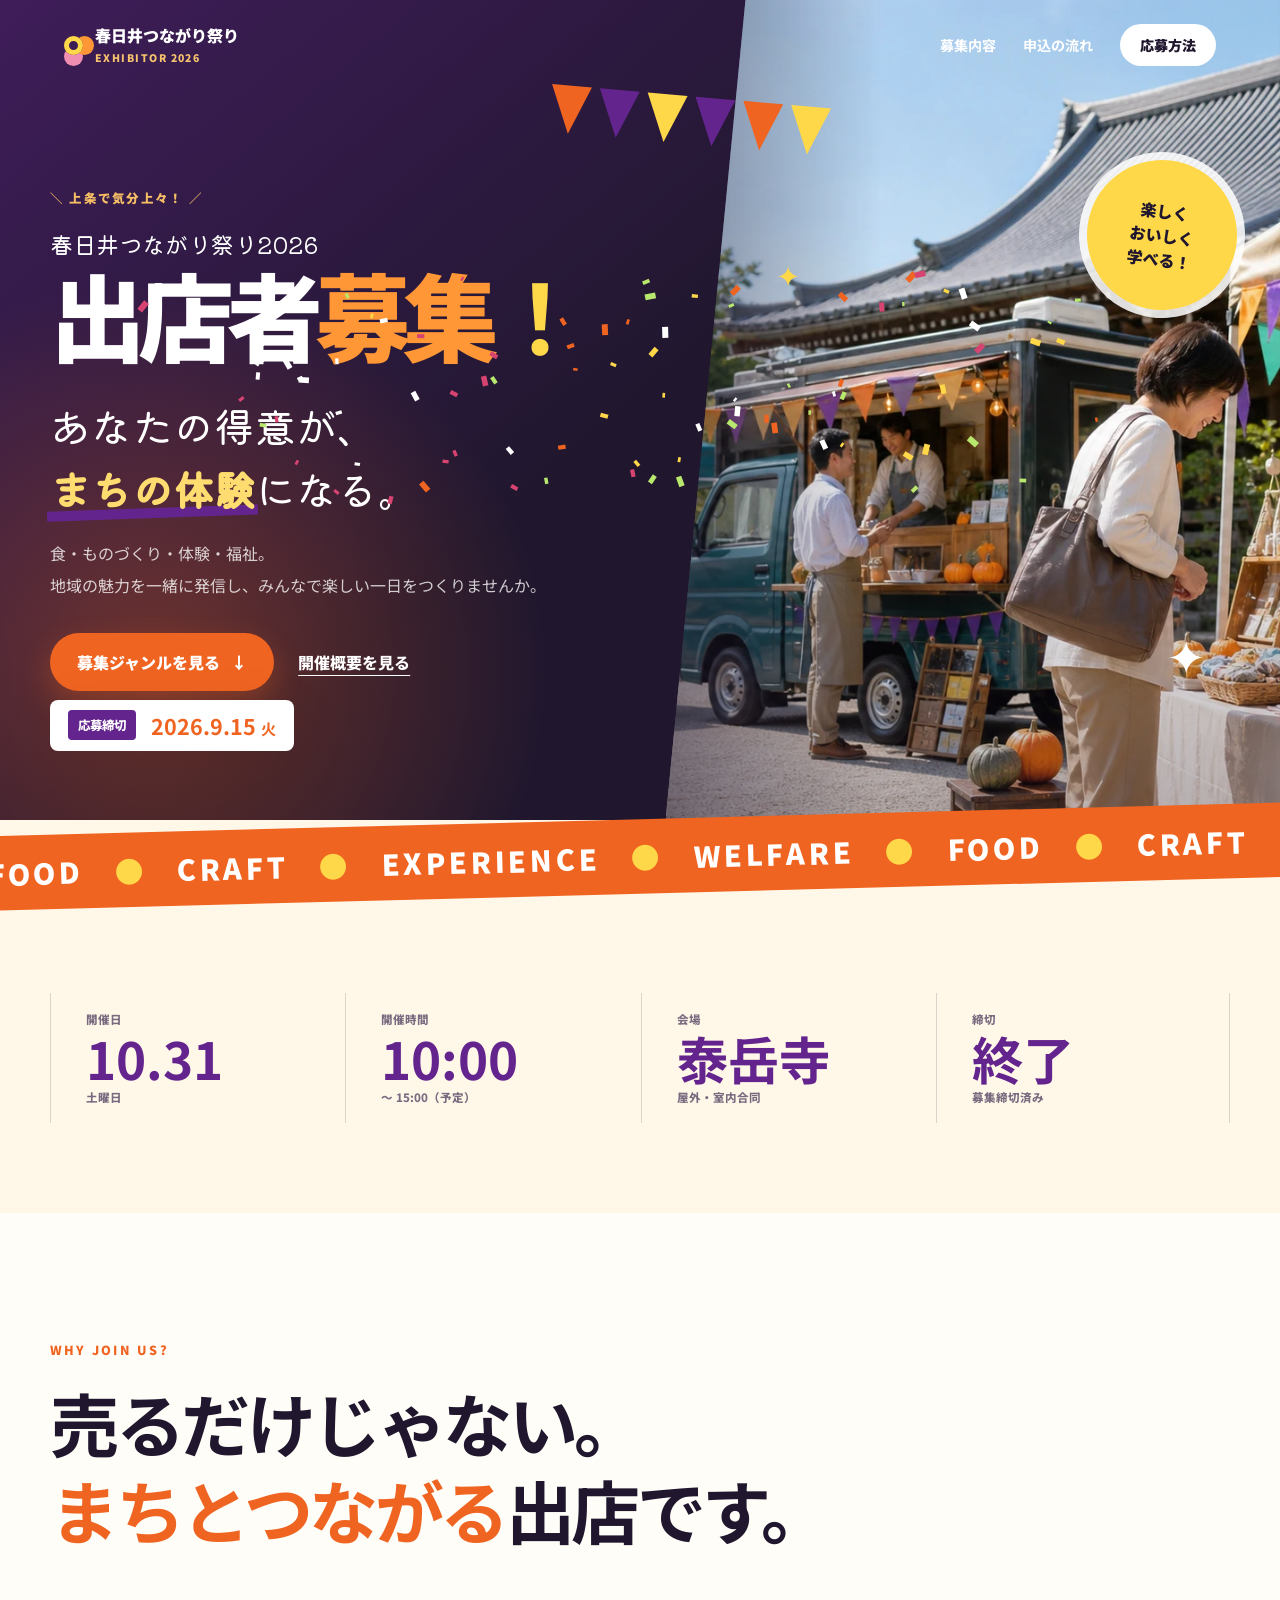
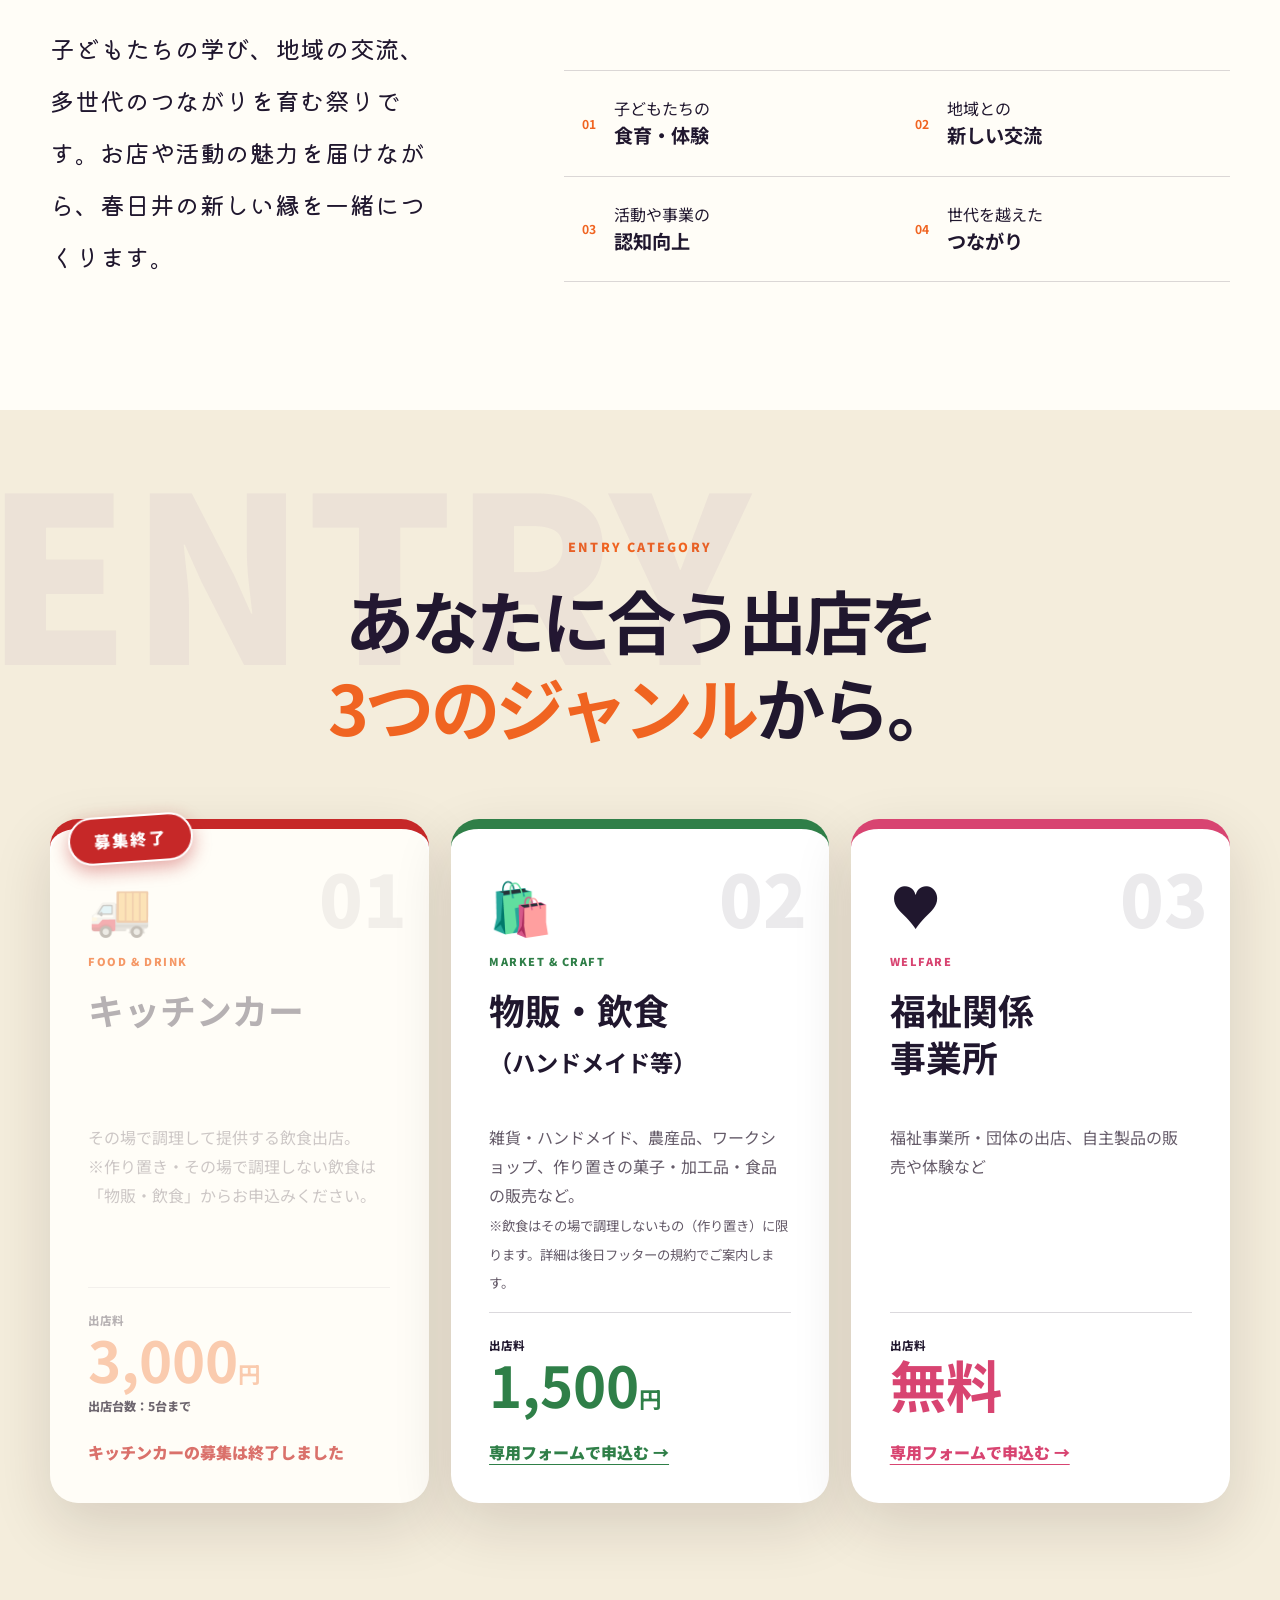
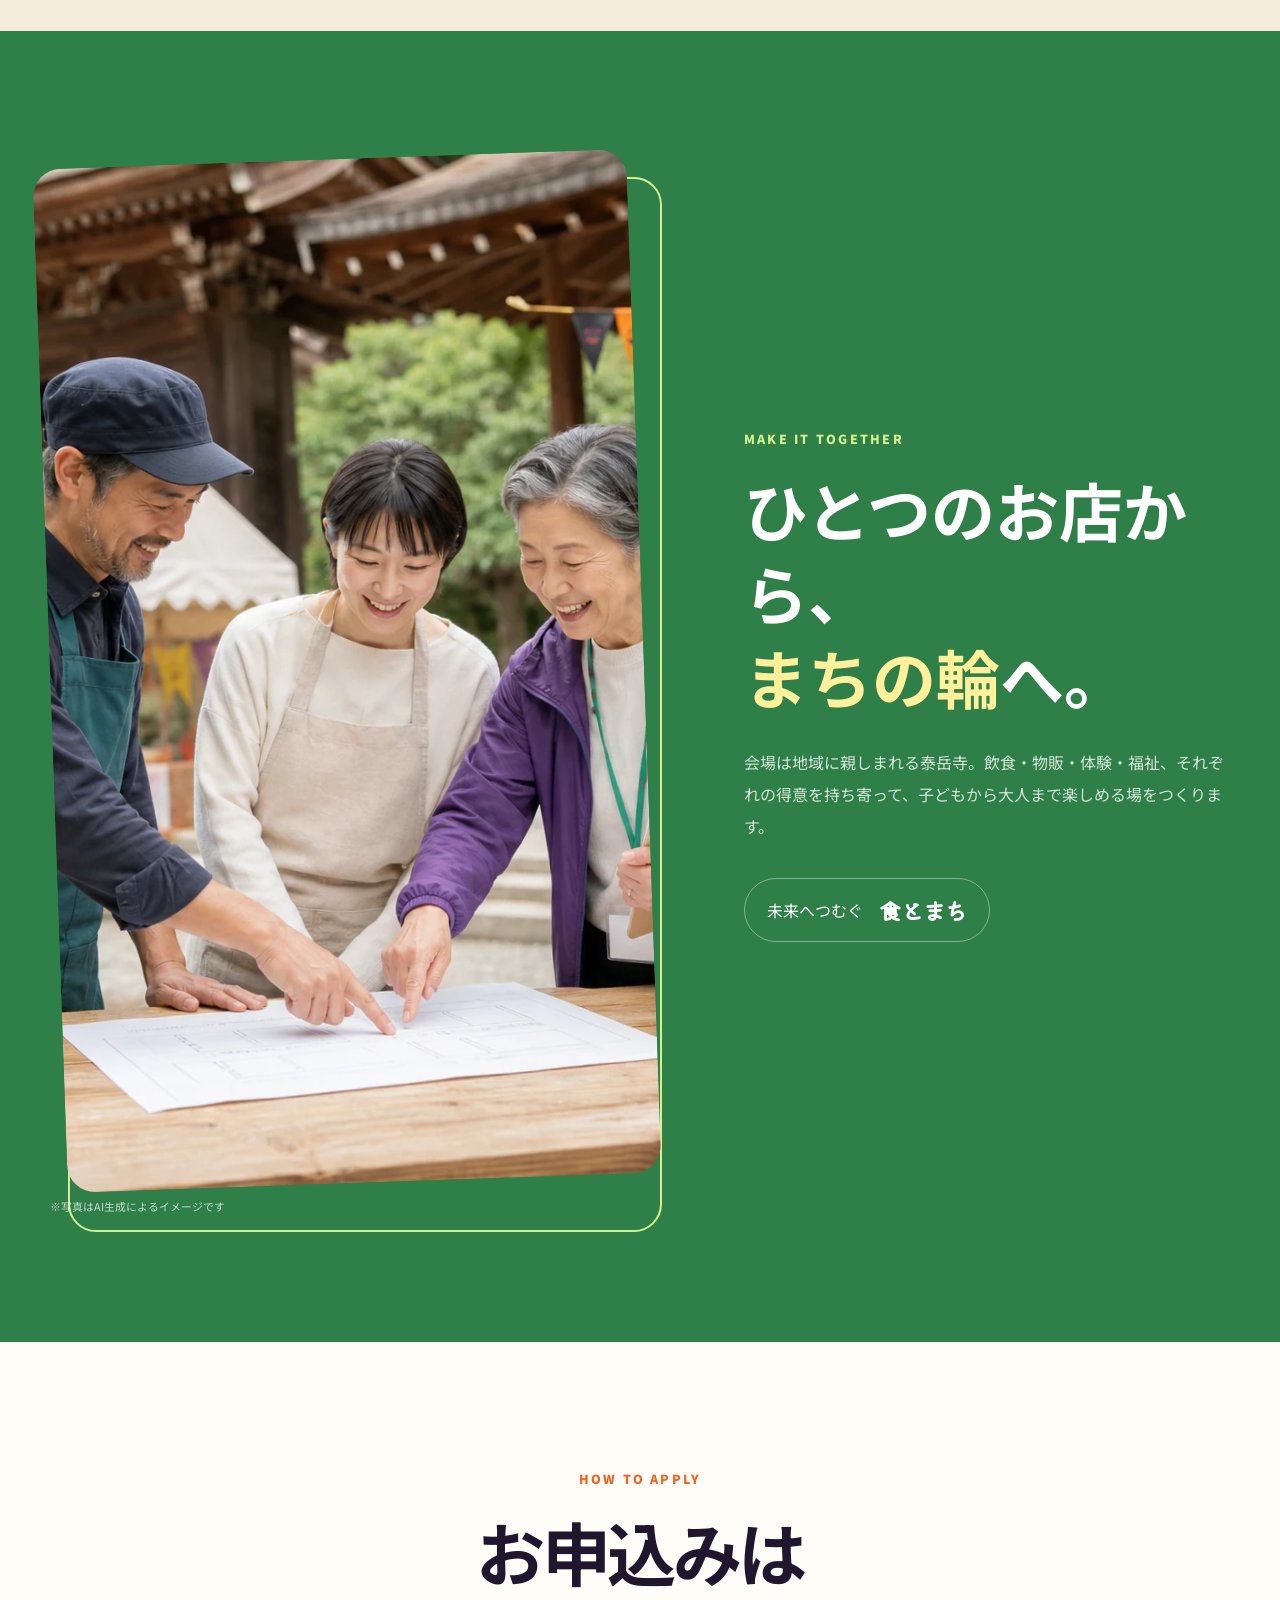
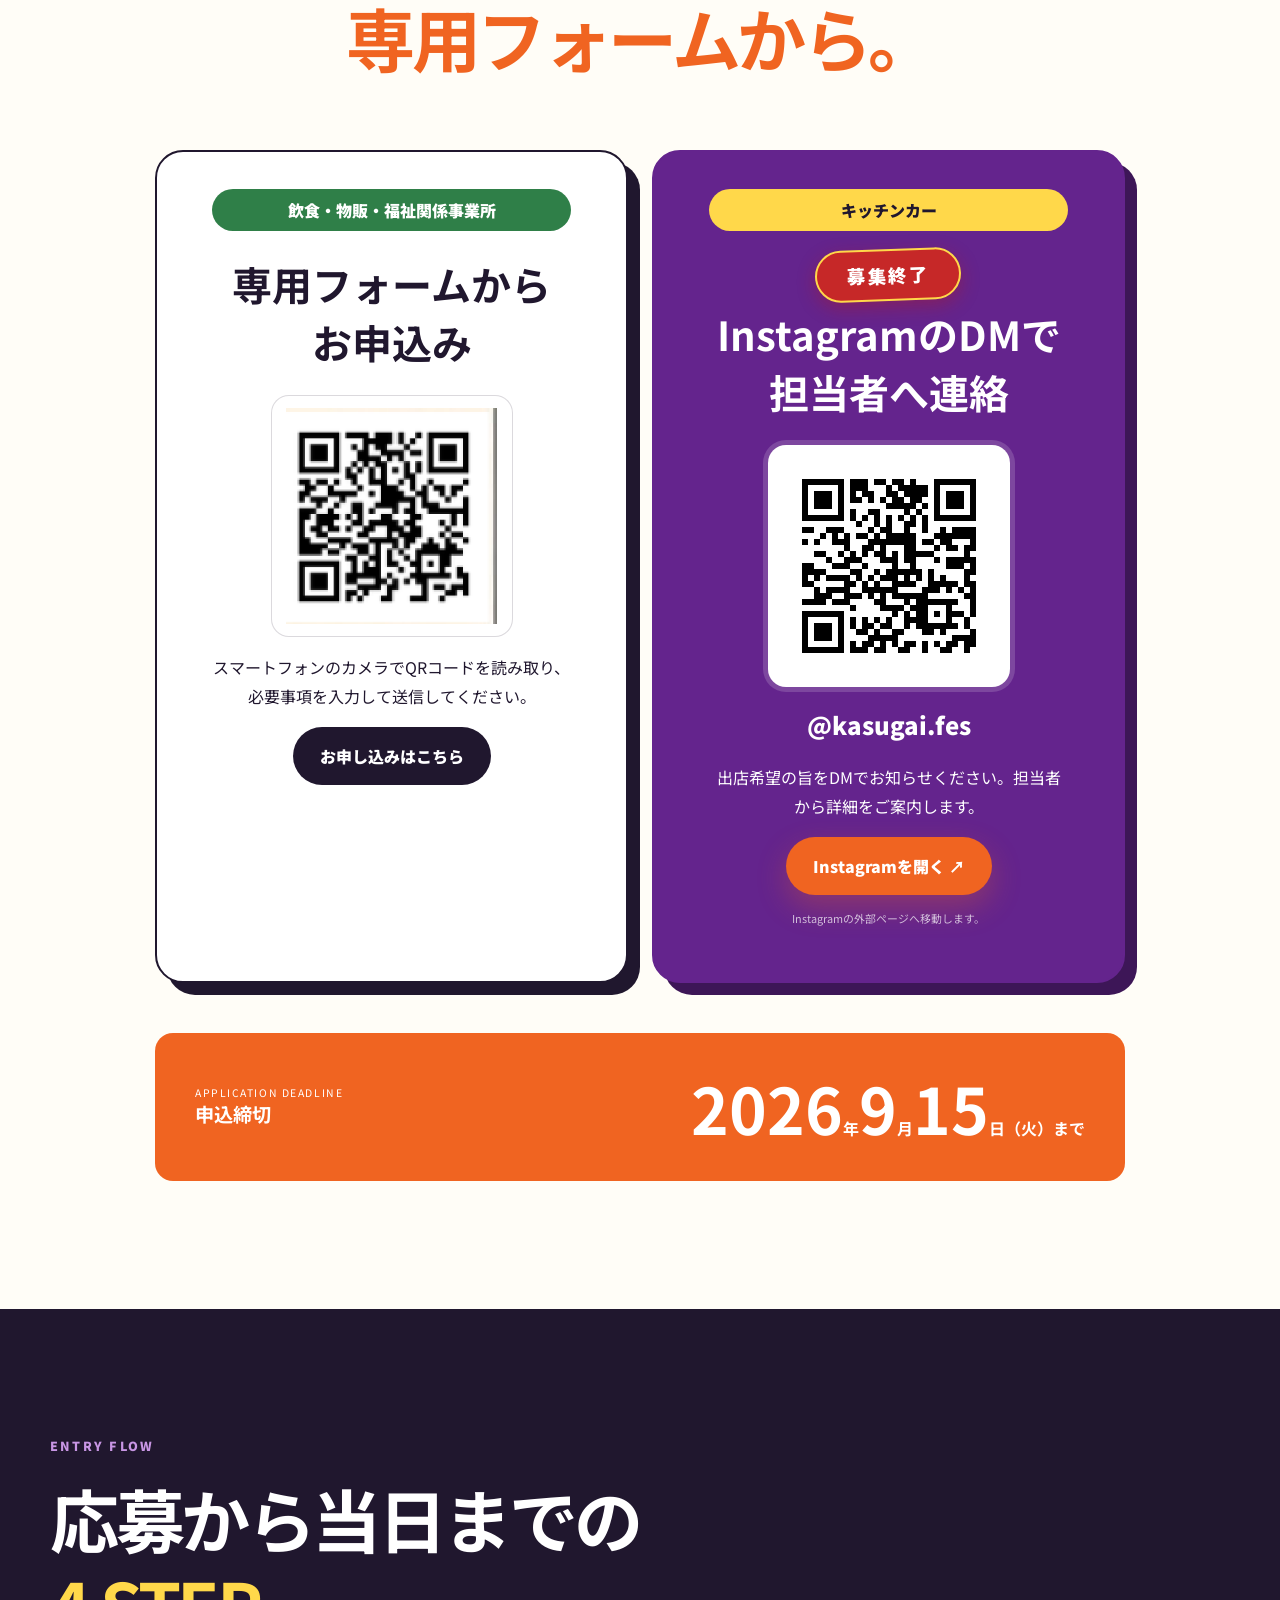
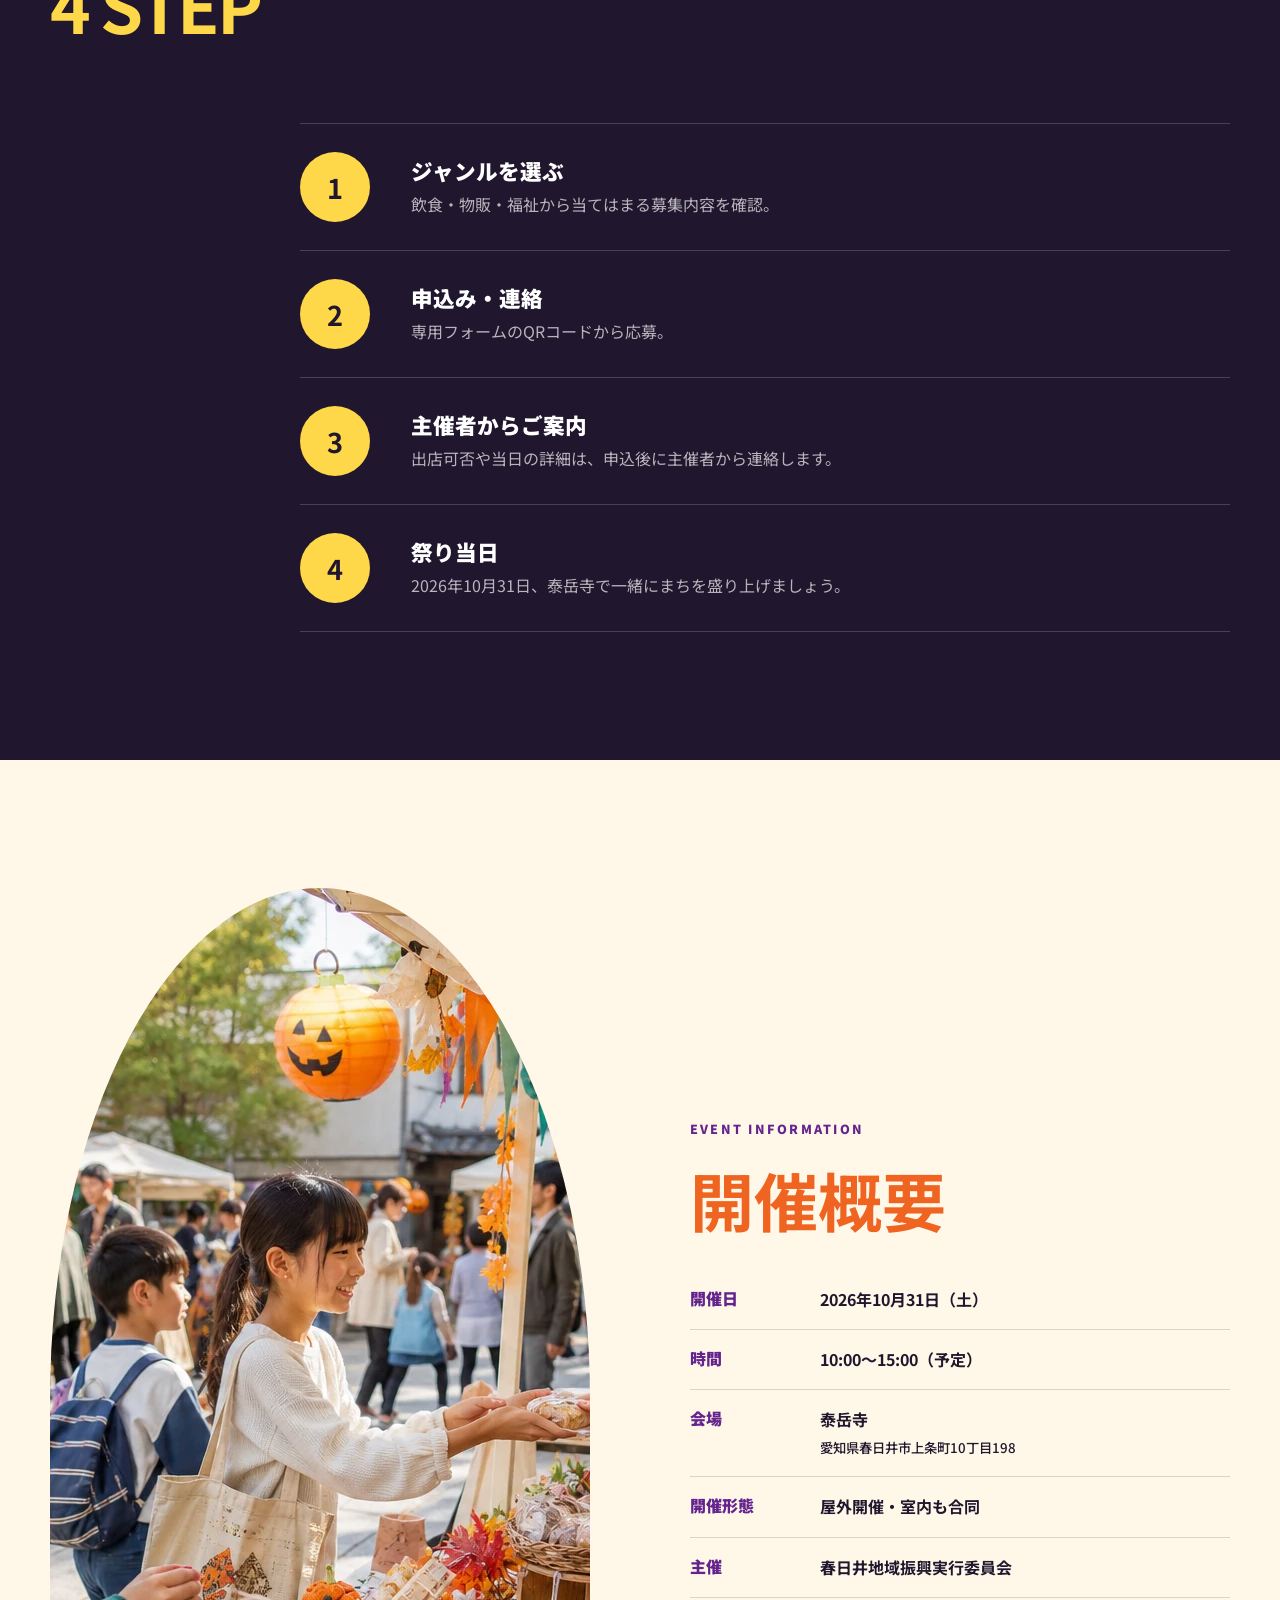
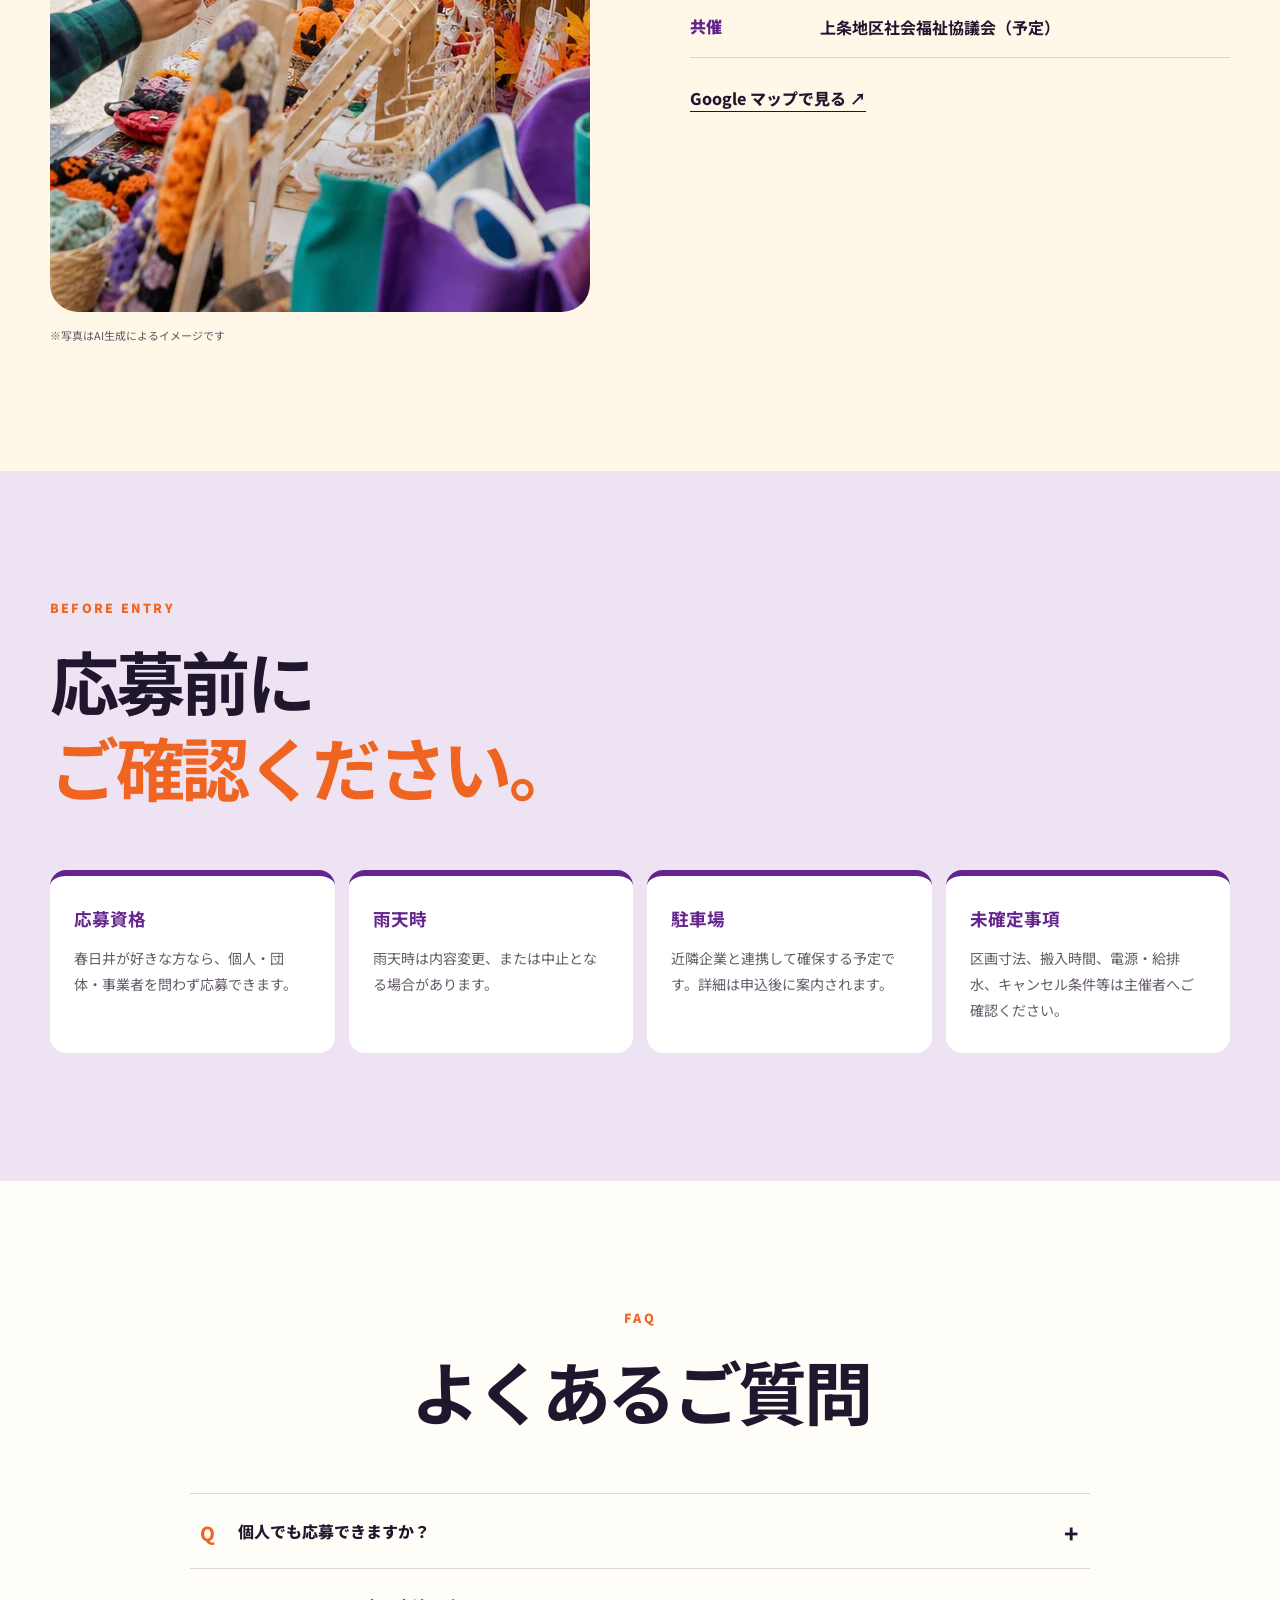
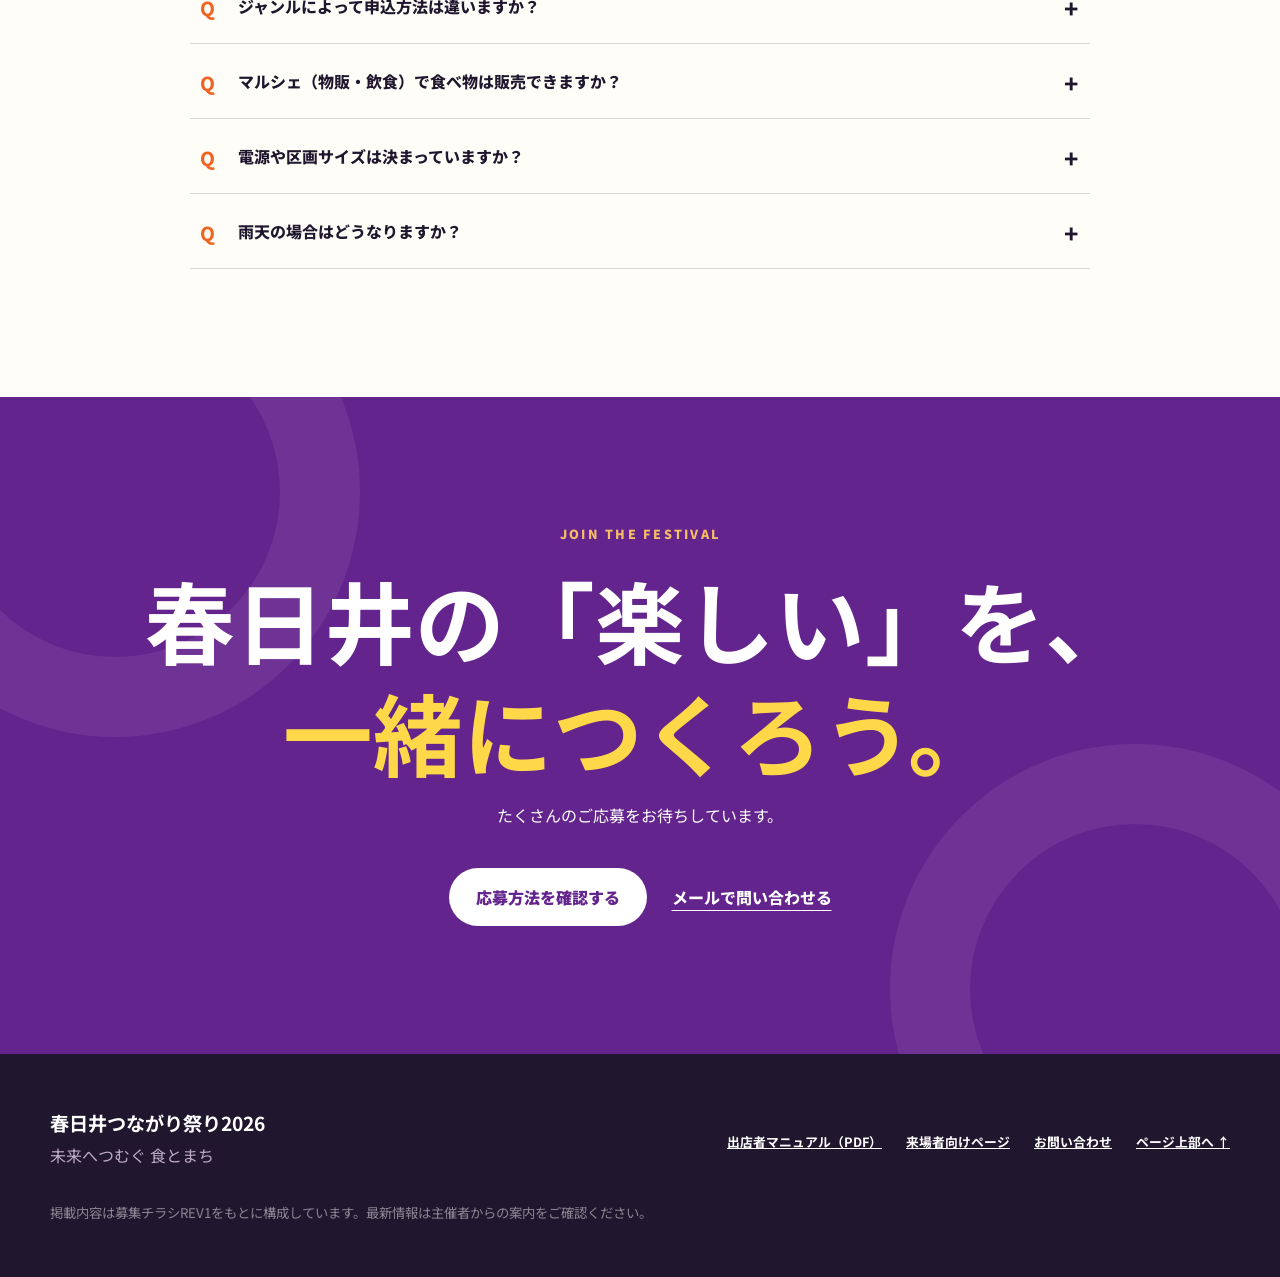
==== commit 84ceef12: "exhibitor: 出店者マニュアル最終版（番号・駐車場の割り振り一覧、搬出時の注意、車両証の記入例） Co-Authored-By: Claude Opus 5.5 <noreply@anthro" ====
--- a/exhibitor/index.html
+++ b/exhibitor/index.html
@@ -319,7 +319,7 @@
       <p>未来へつむぐ 食とまち</p>
     </div>
     <div class="footer-links">
-      <a href="assets/docs/kasugai-tsunagari-2026-exhibitor-manual.pdf?v=20261026" target="_blank" rel="noopener">出店者マニュアル（PDF）</a>
+      <a href="assets/docs/kasugai-tsunagari-2026-exhibitor-manual.pdf?v=20261026b" target="_blank" rel="noopener">出店者マニュアル（PDF）</a>
       <a href="../index.html">来場者向けページ</a>
       <a href="mailto:kasugaitunagari@gmail.com">お問い合わせ</a>
       <a href="#top">ページ上部へ ↑</a>
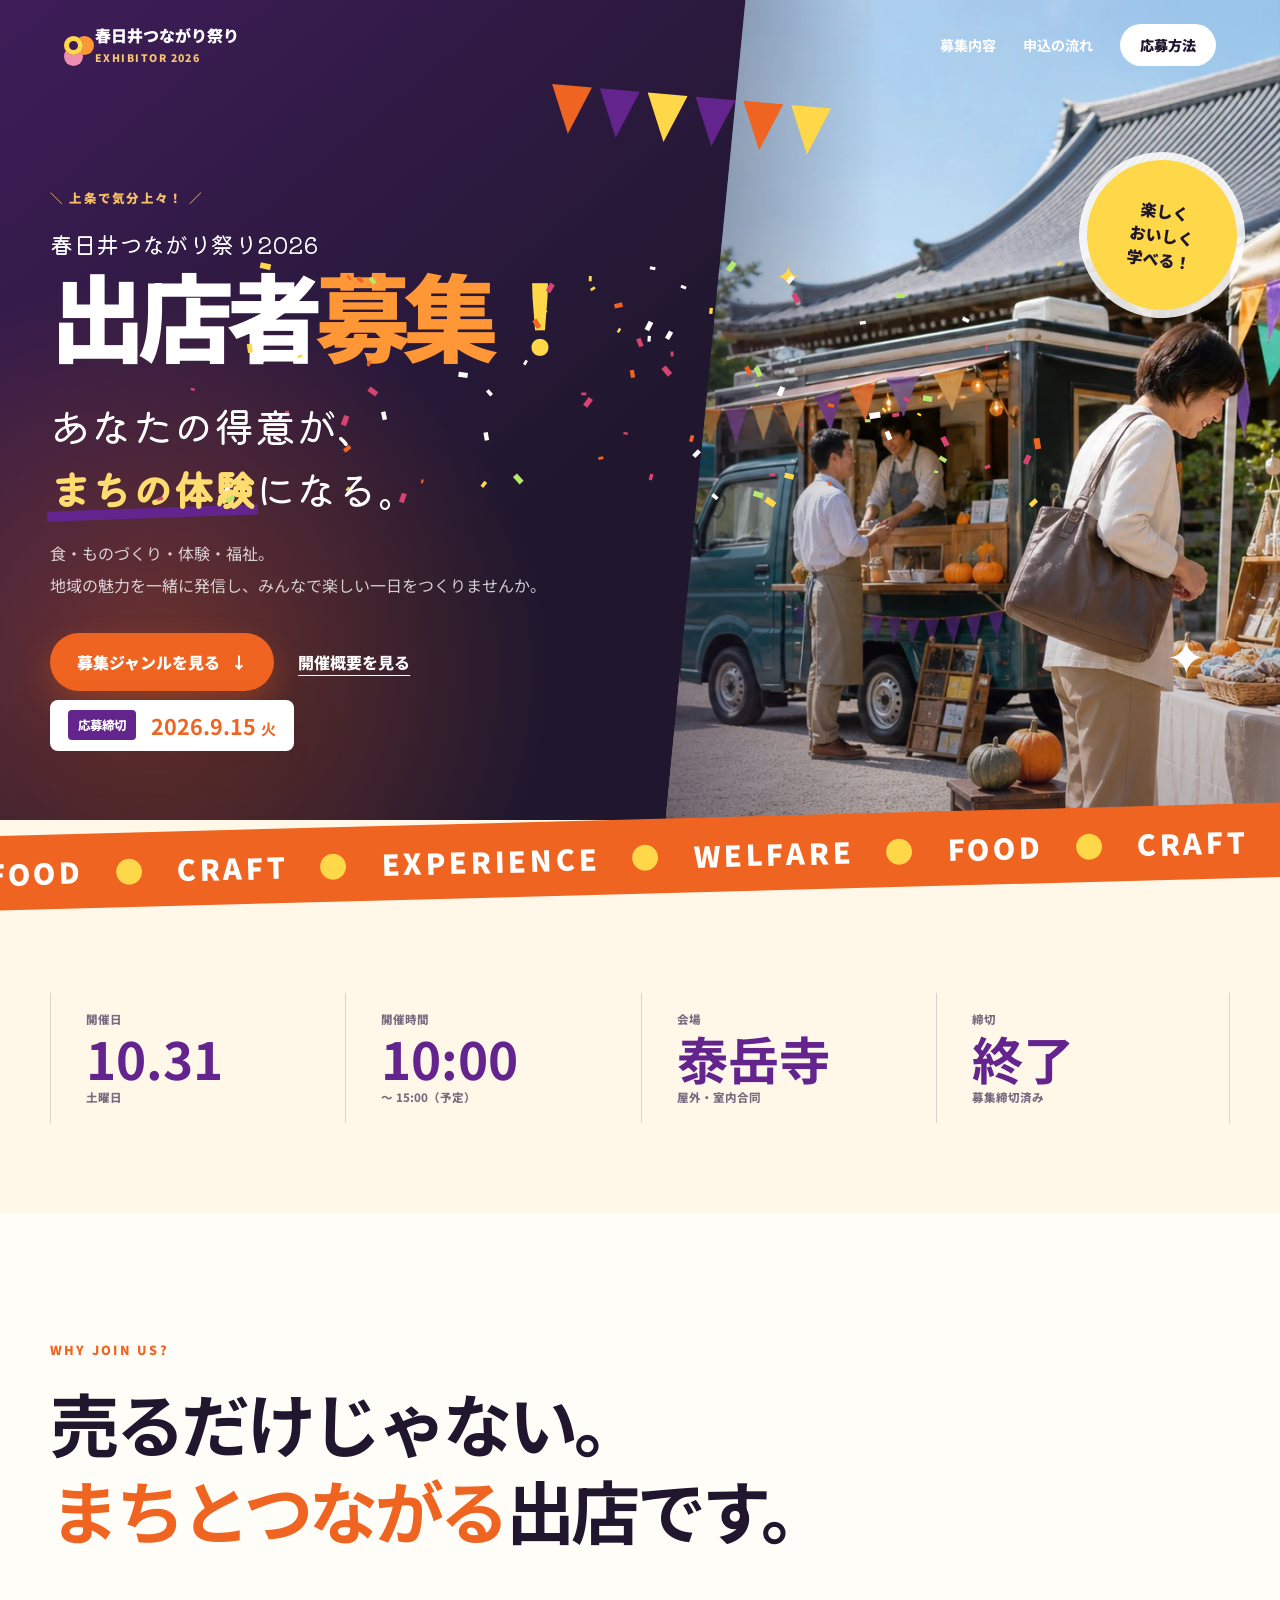
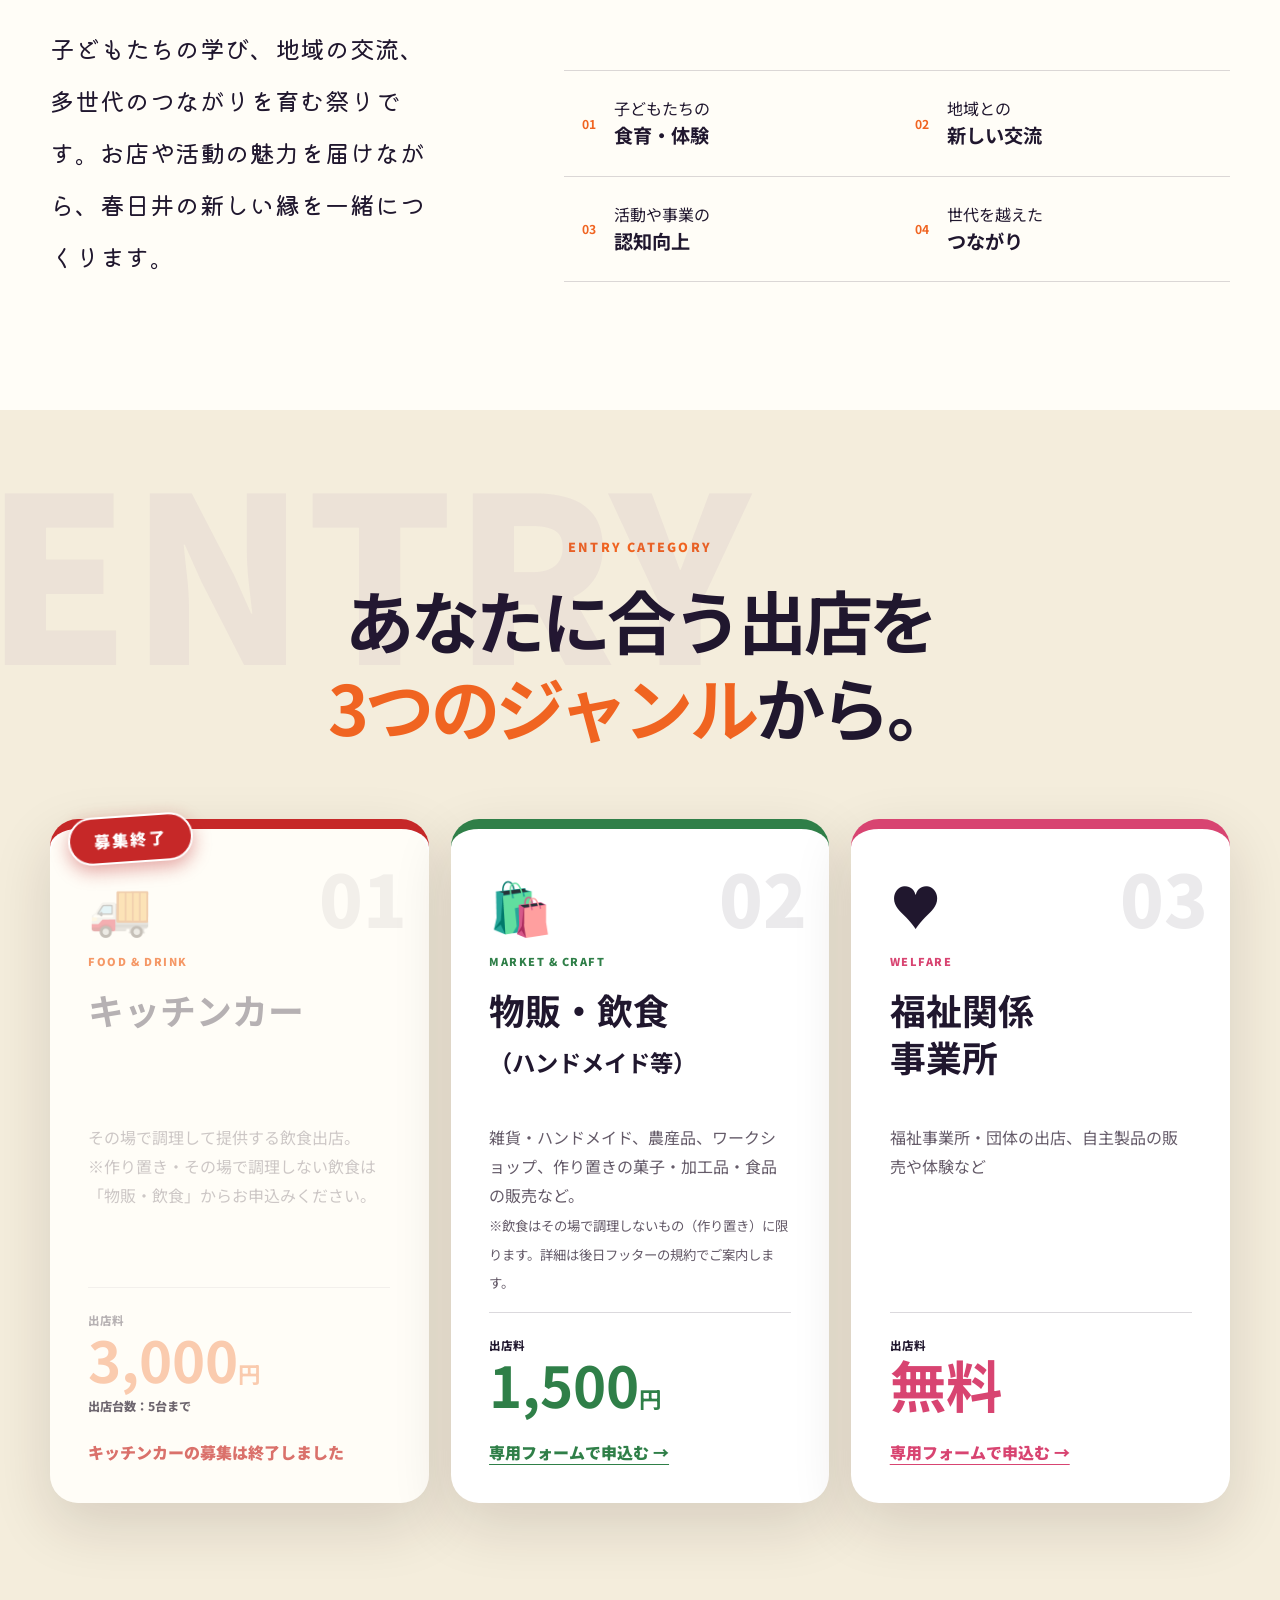
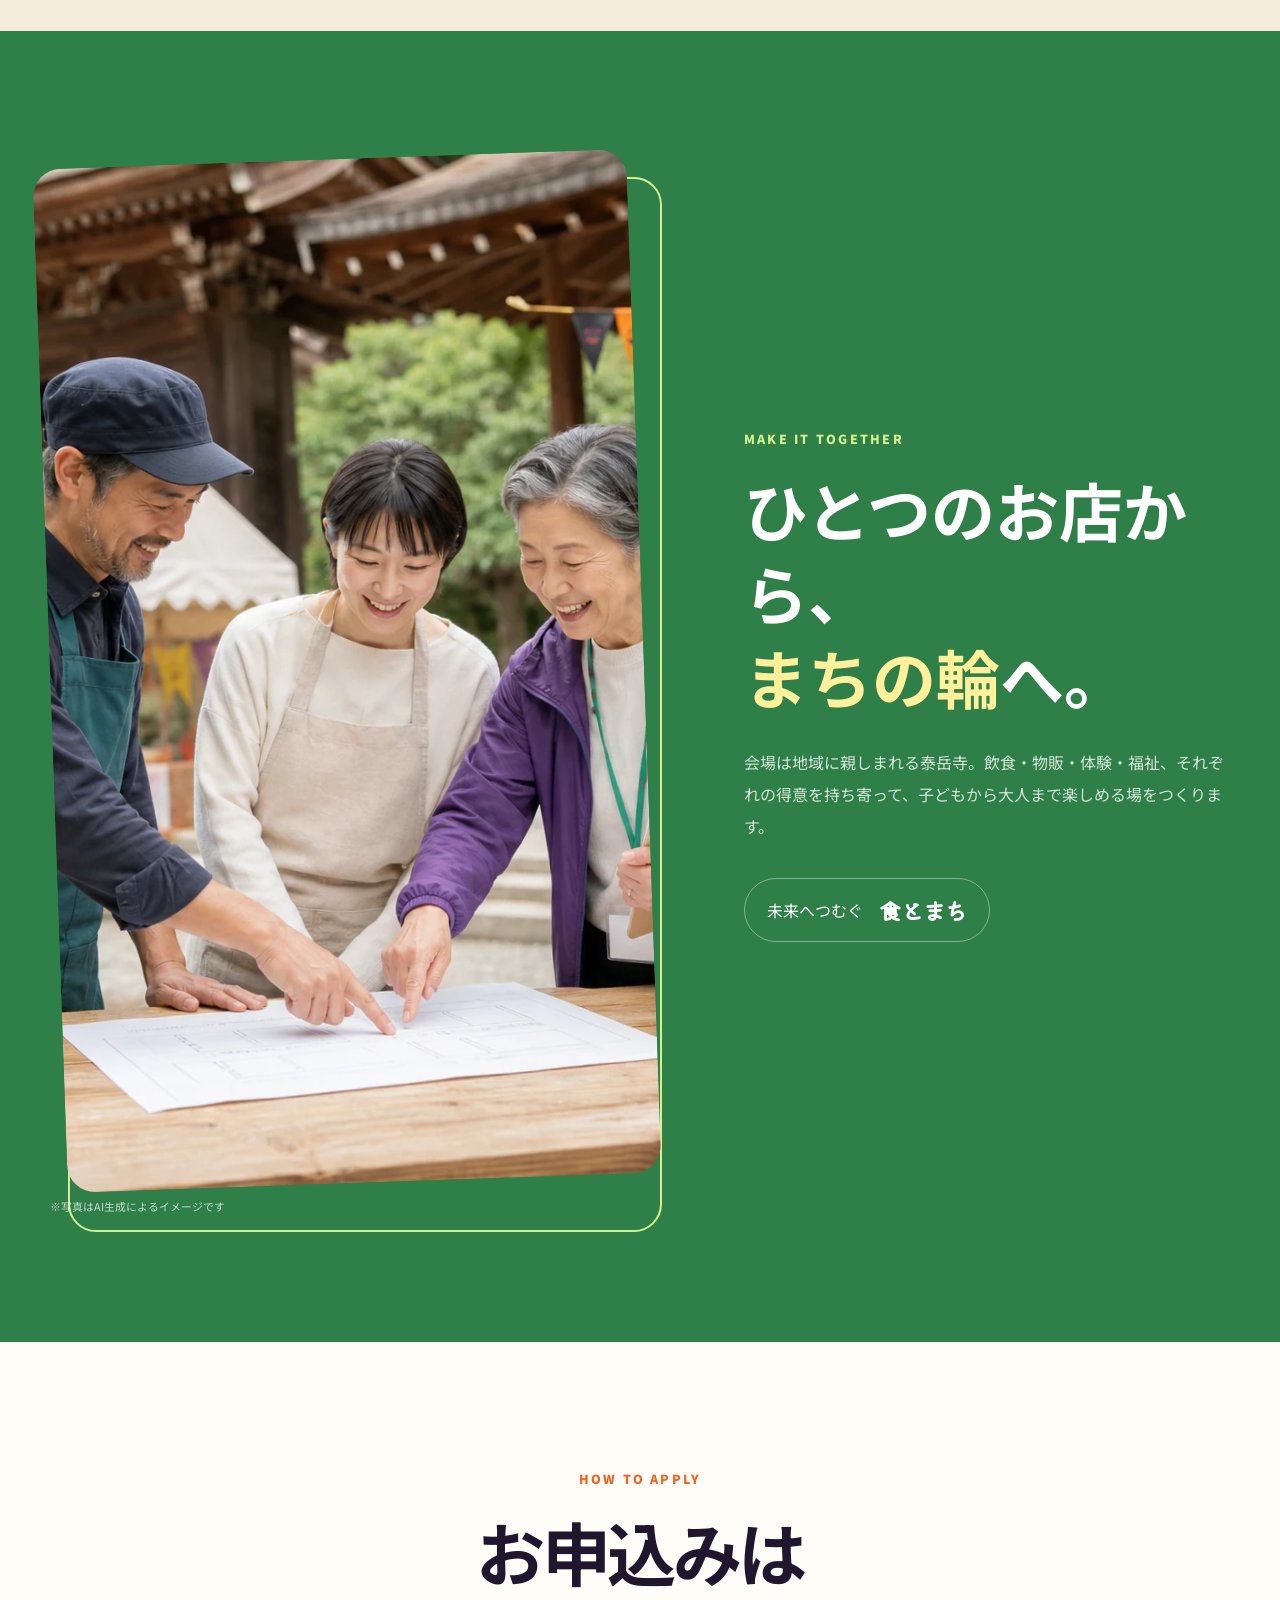
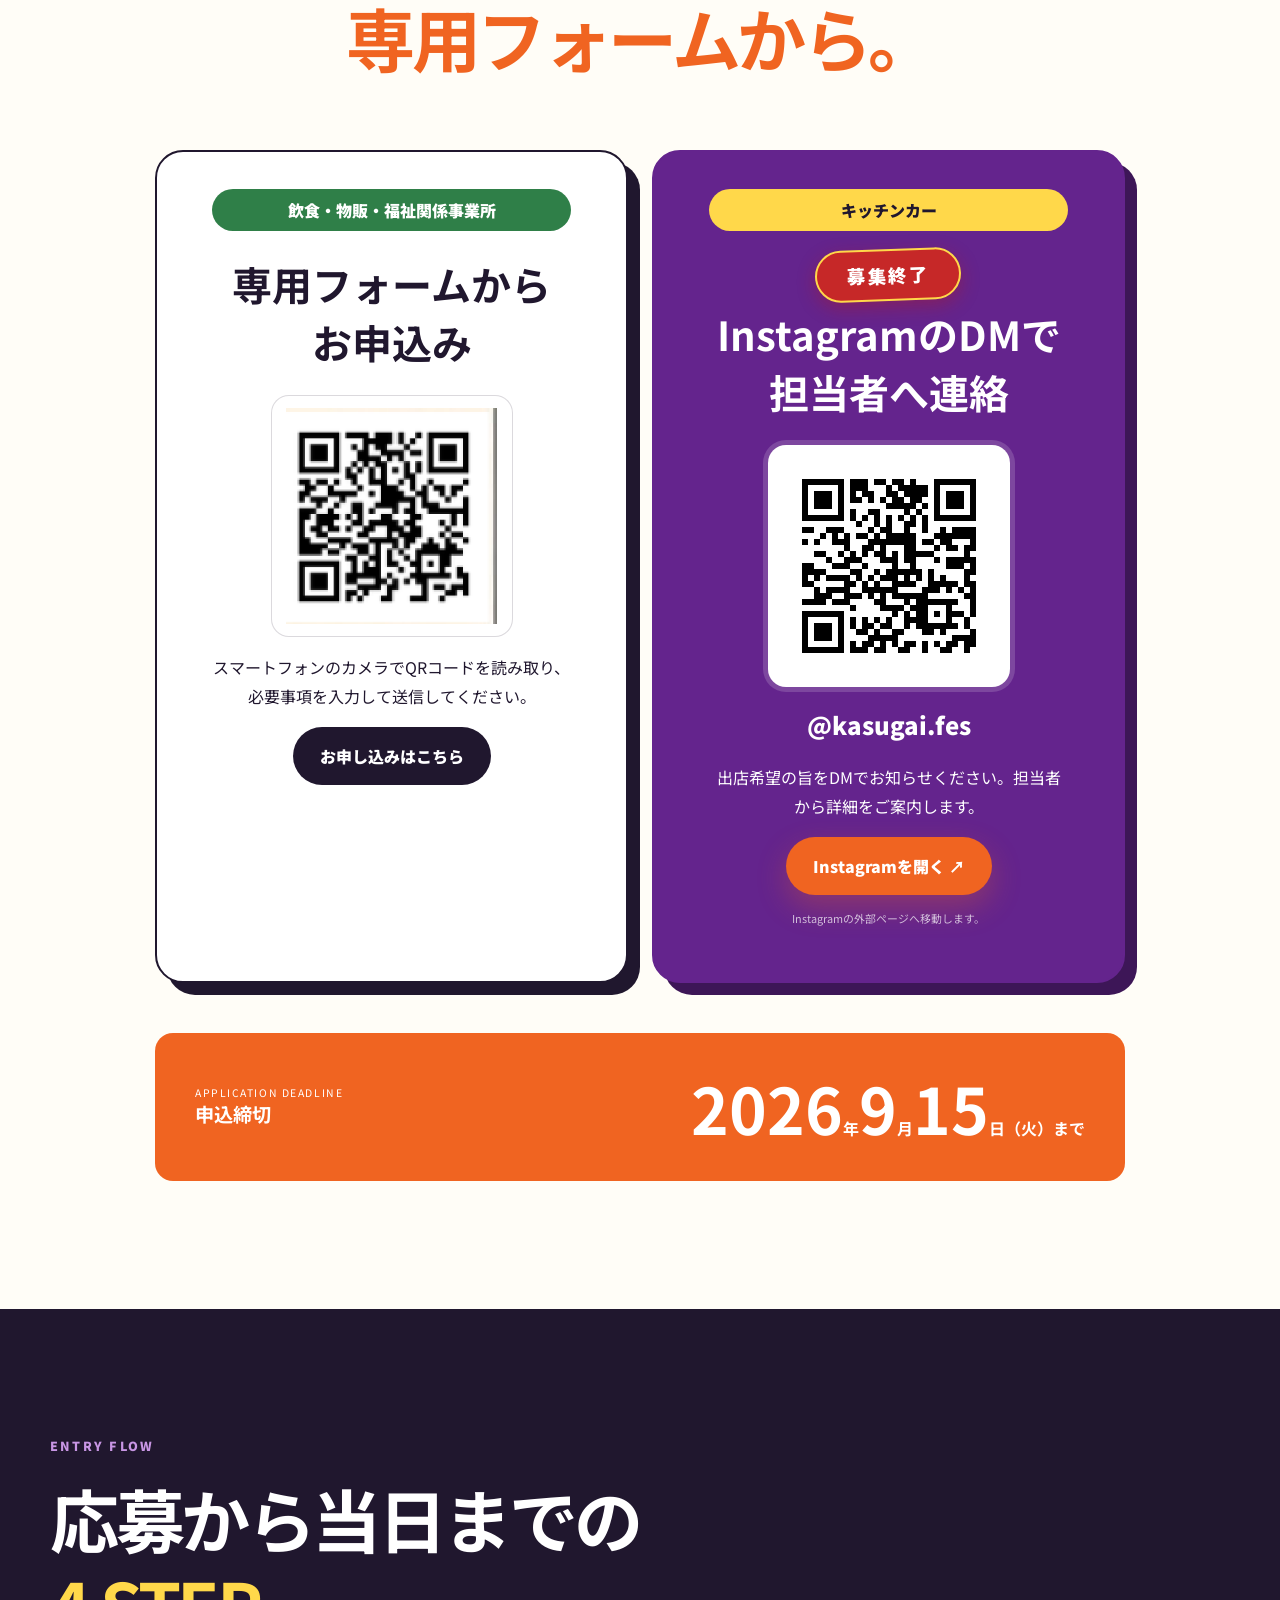
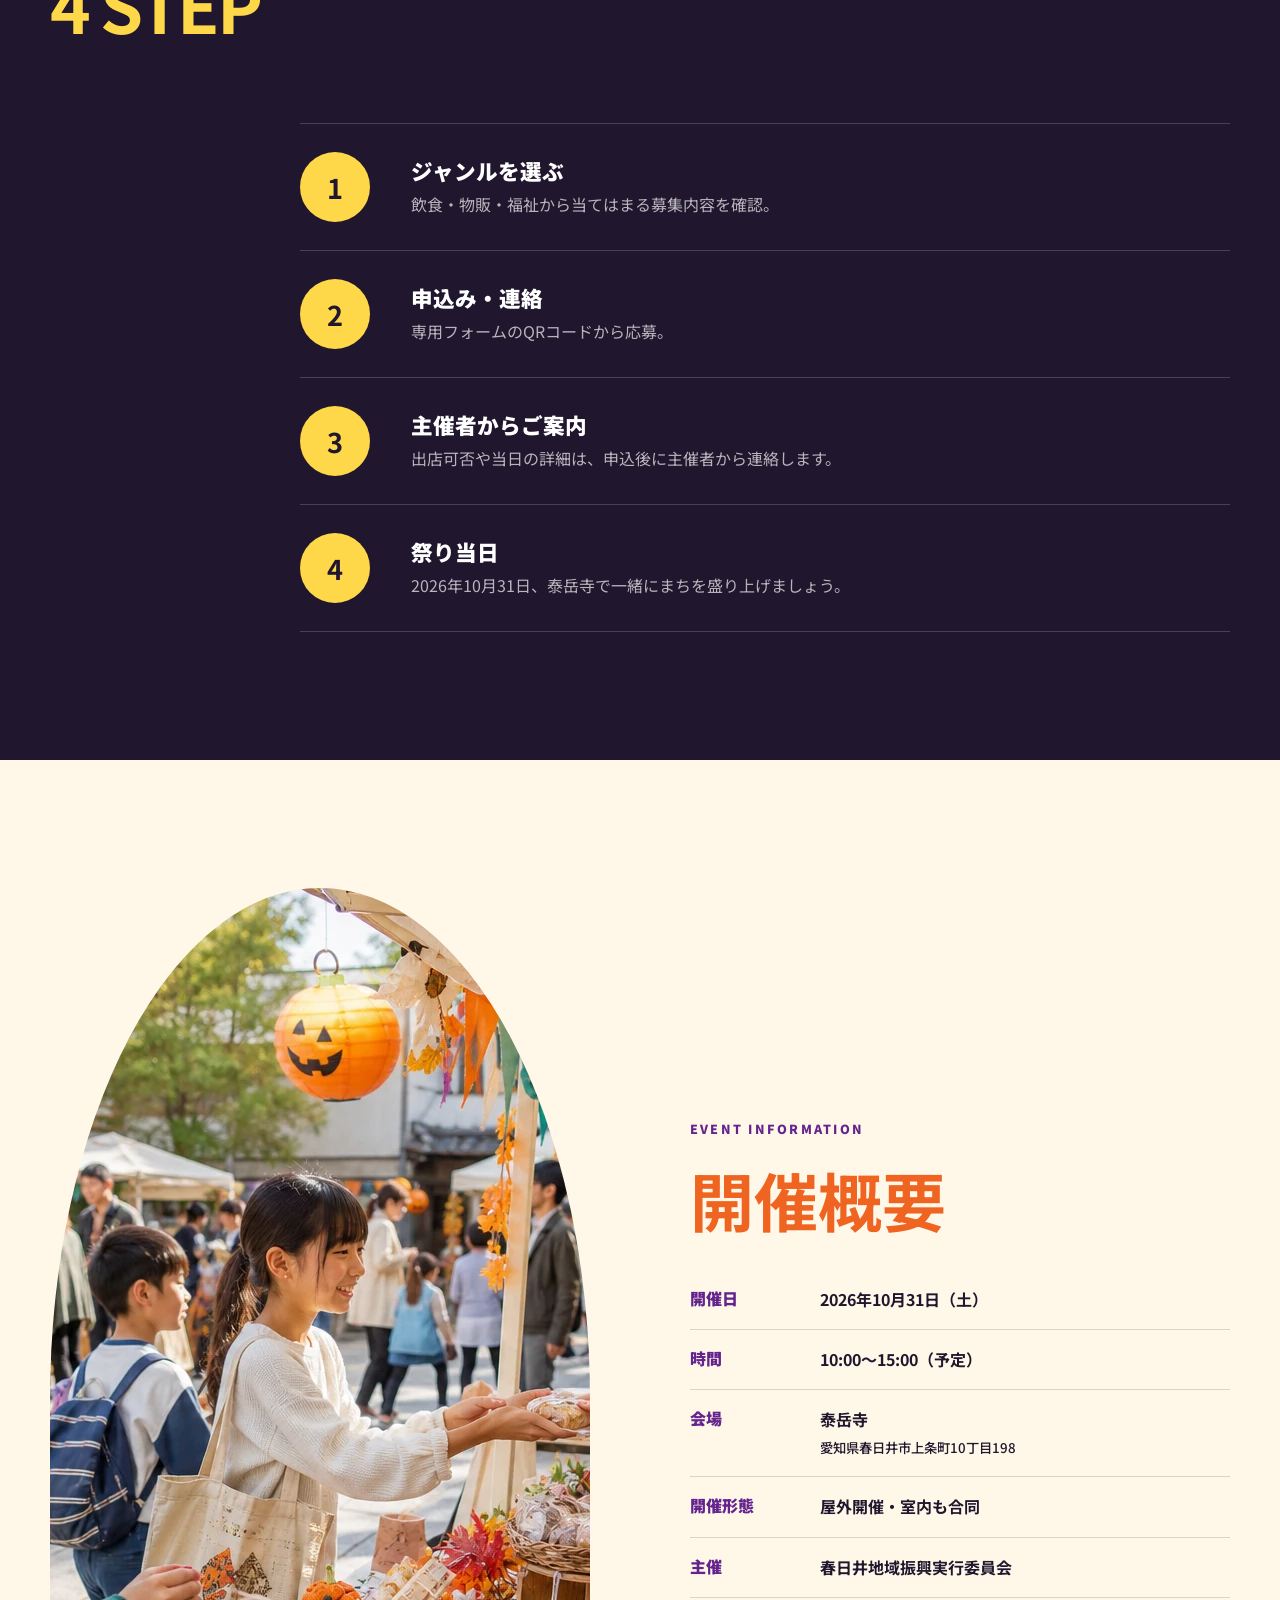
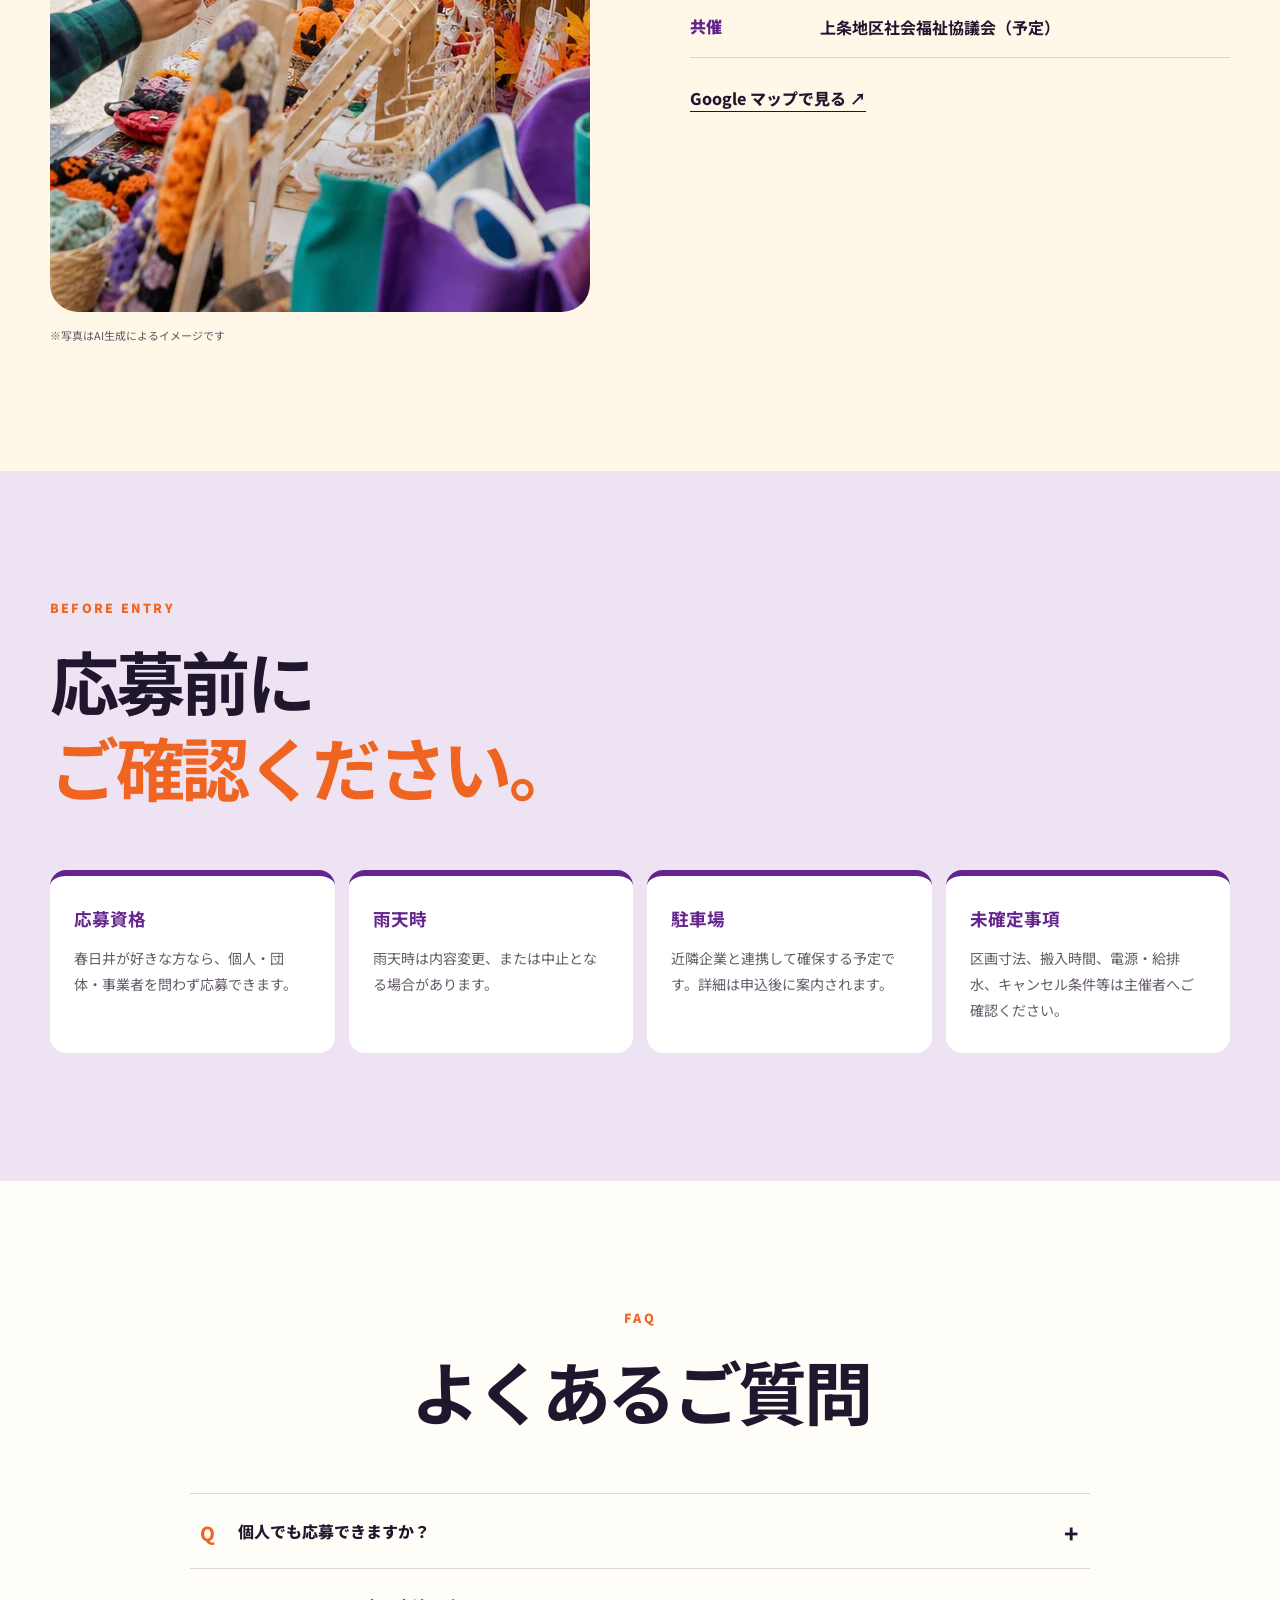
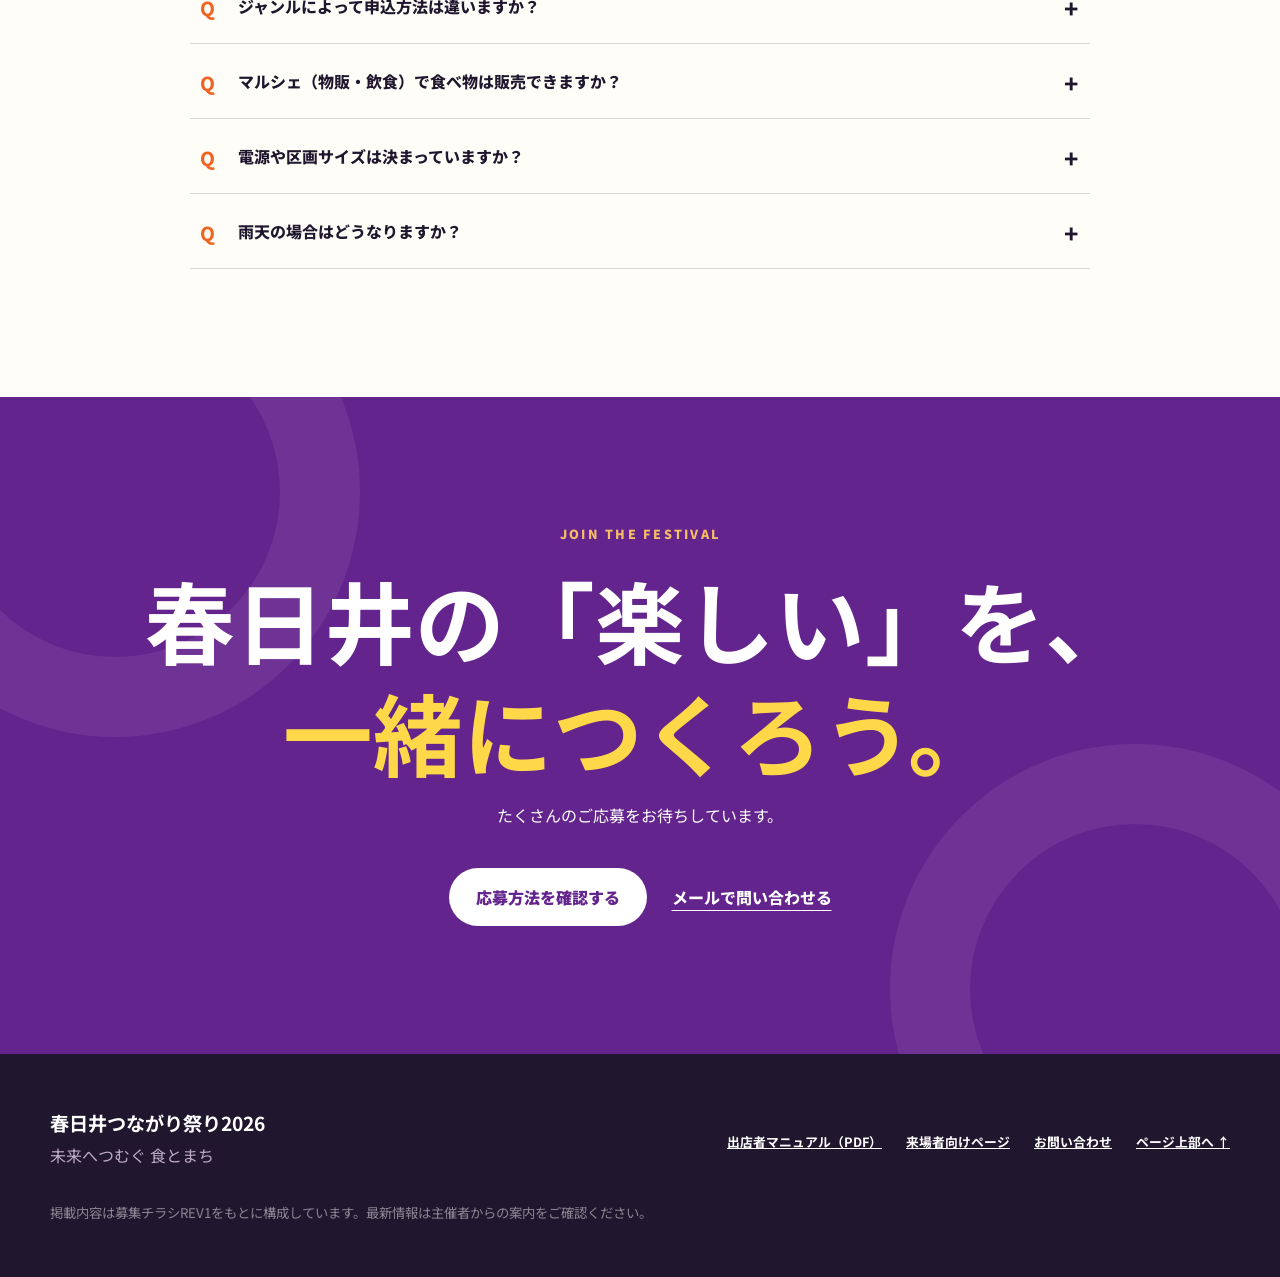
==== commit e33091f2: "exhibitor: マニュアルに当日の緊急連絡先（電話）と救護所（本部テント兼務）を記載 Co-Authored-By: Claude Opus 5.5 <noreply@anthropic.com" ====
--- a/exhibitor/index.html
+++ b/exhibitor/index.html
@@ -319,7 +319,7 @@
       <p>未来へつむぐ 食とまち</p>
     </div>
     <div class="footer-links">
-      <a href="assets/docs/kasugai-tsunagari-2026-exhibitor-manual.pdf?v=20261026b" target="_blank" rel="noopener">出店者マニュアル（PDF）</a>
+      <a href="assets/docs/kasugai-tsunagari-2026-exhibitor-manual.pdf?v=20261026c" target="_blank" rel="noopener">出店者マニュアル（PDF）</a>
       <a href="../index.html">来場者向けページ</a>
       <a href="mailto:kasugaitunagari@gmail.com">お問い合わせ</a>
       <a href="#top">ページ上部へ ↑</a>
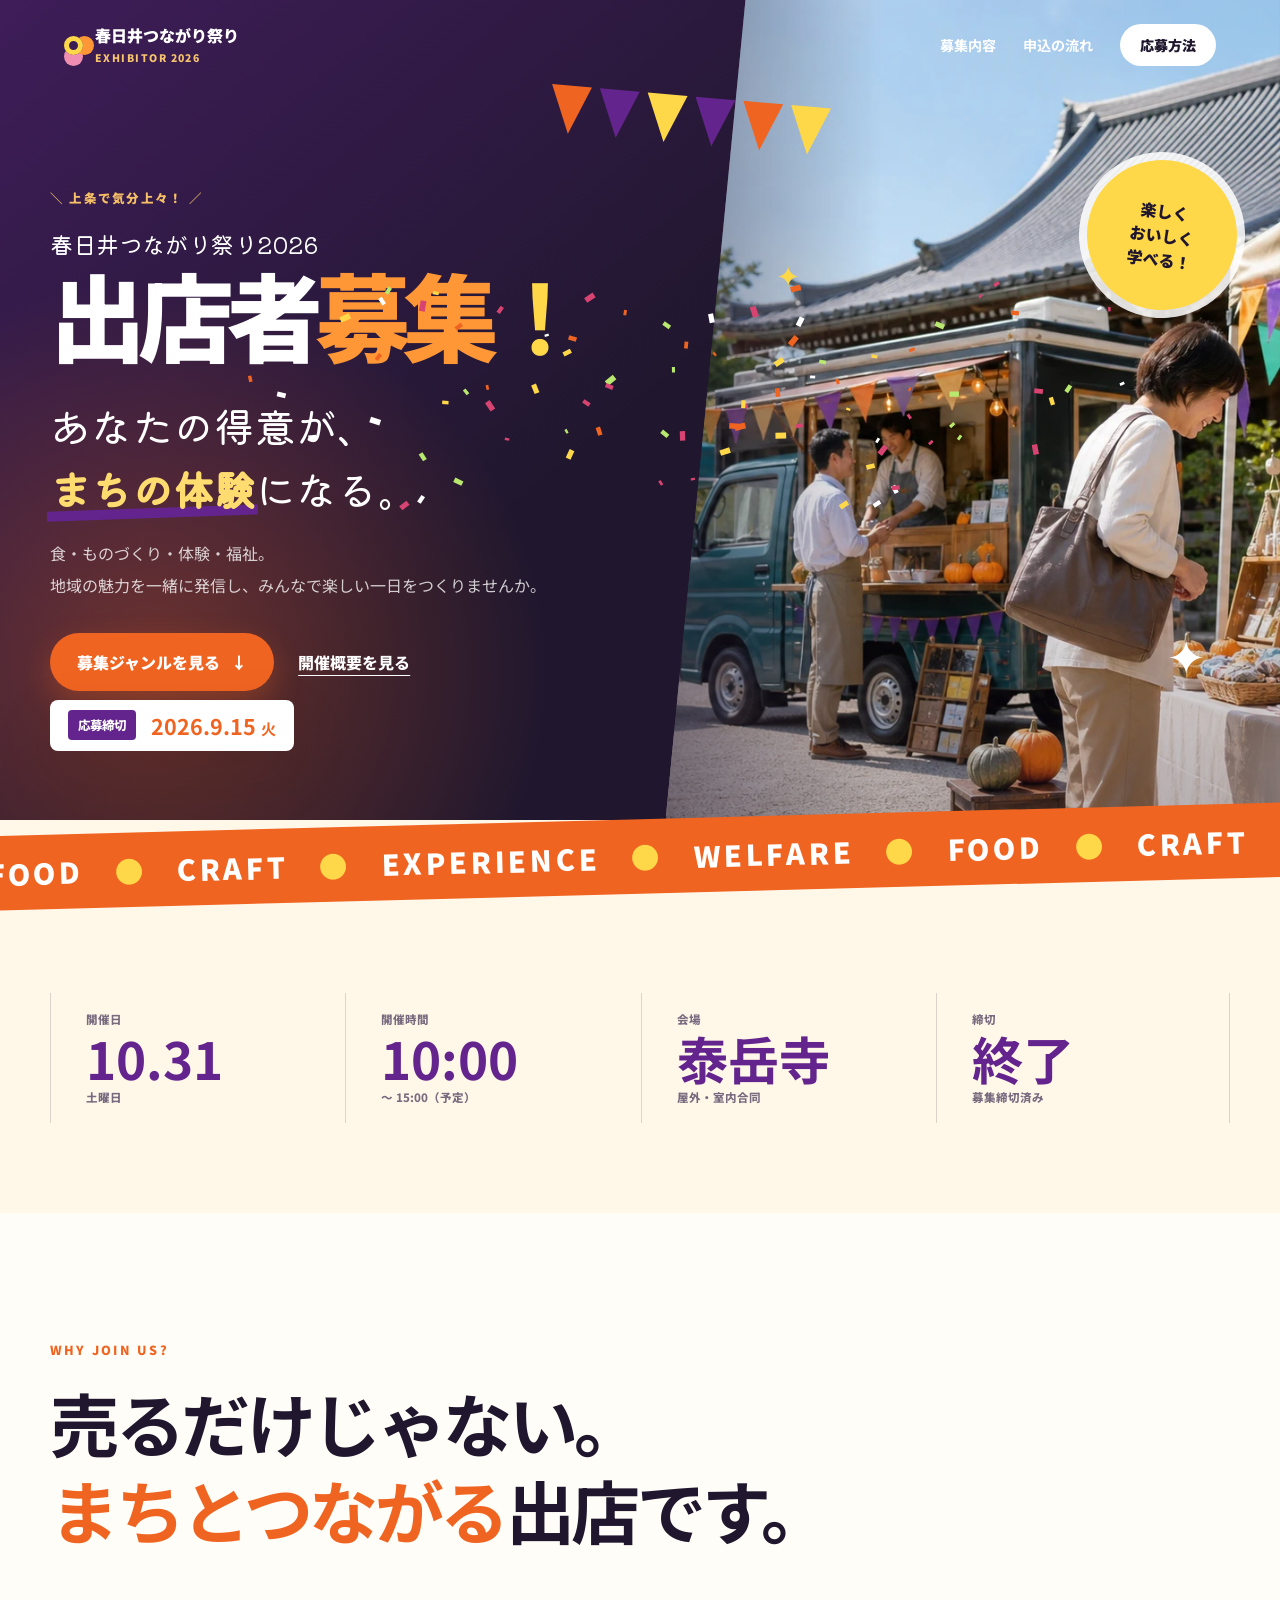
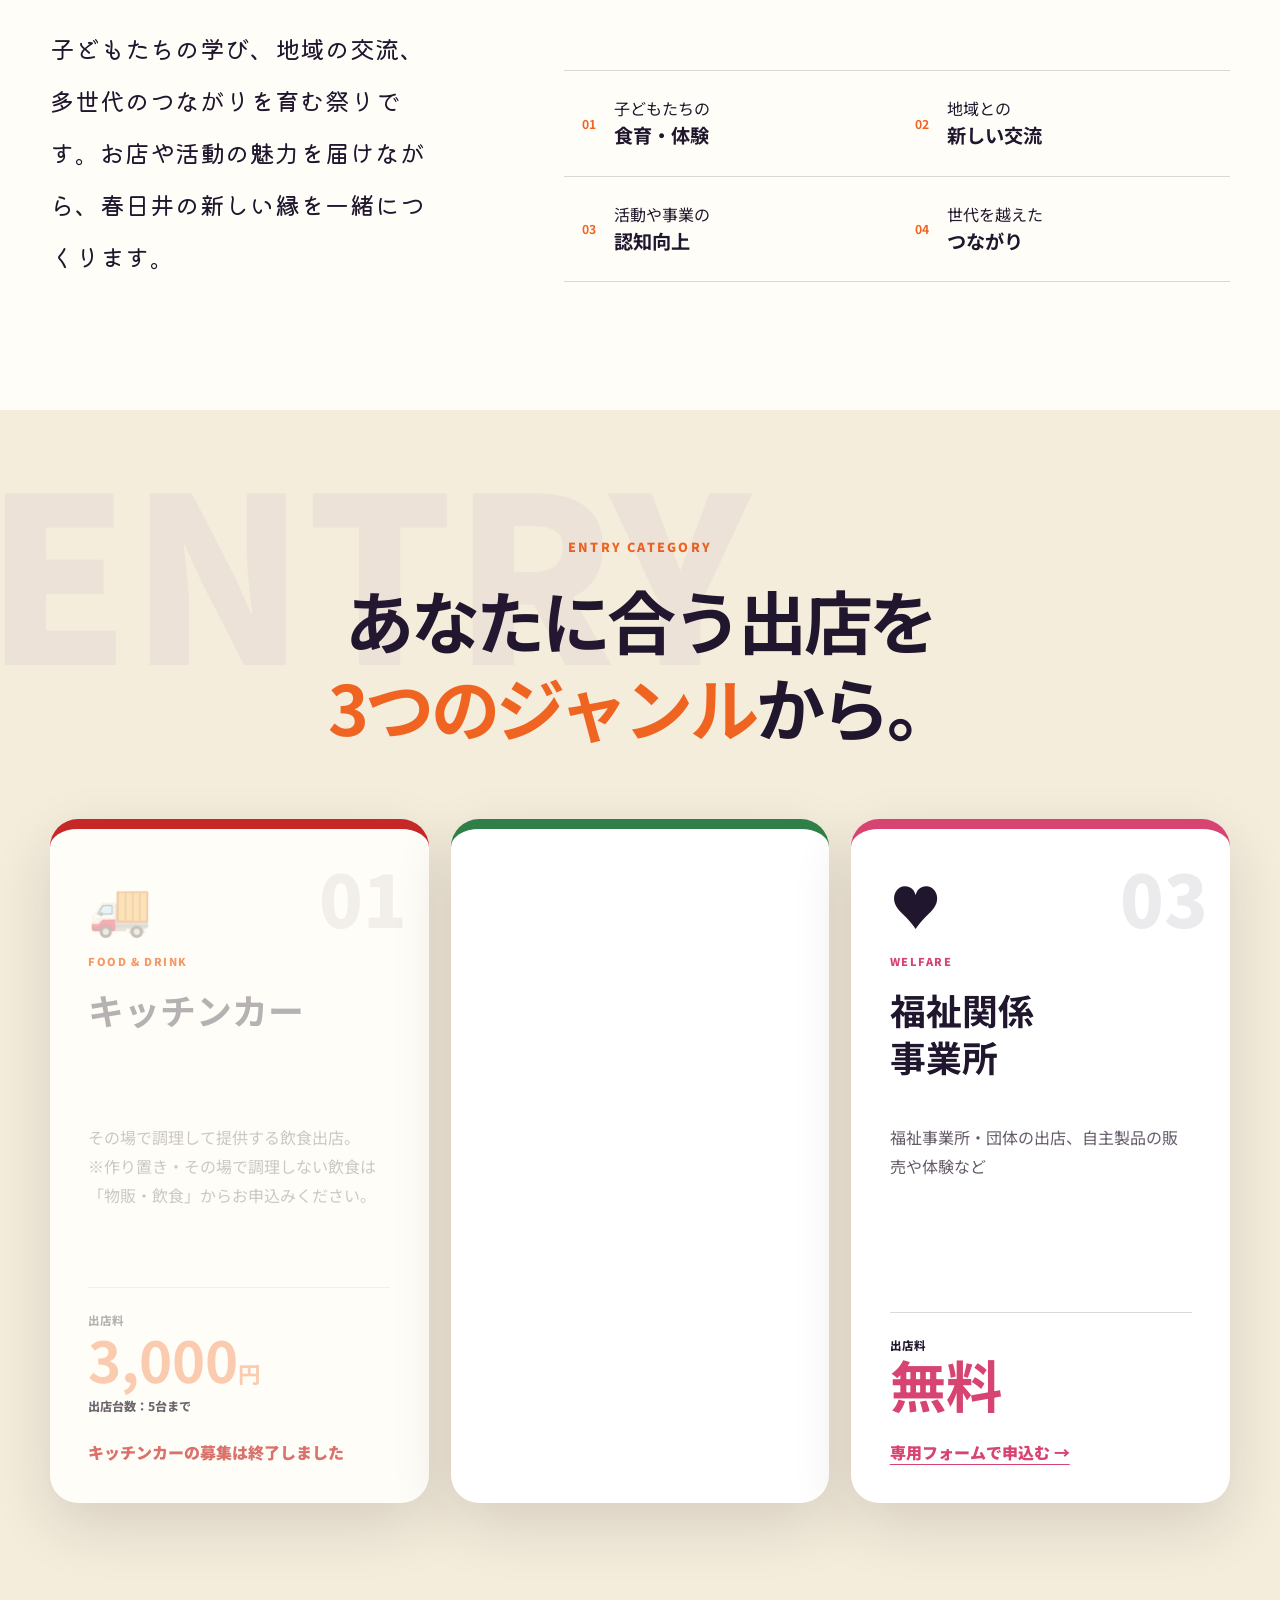
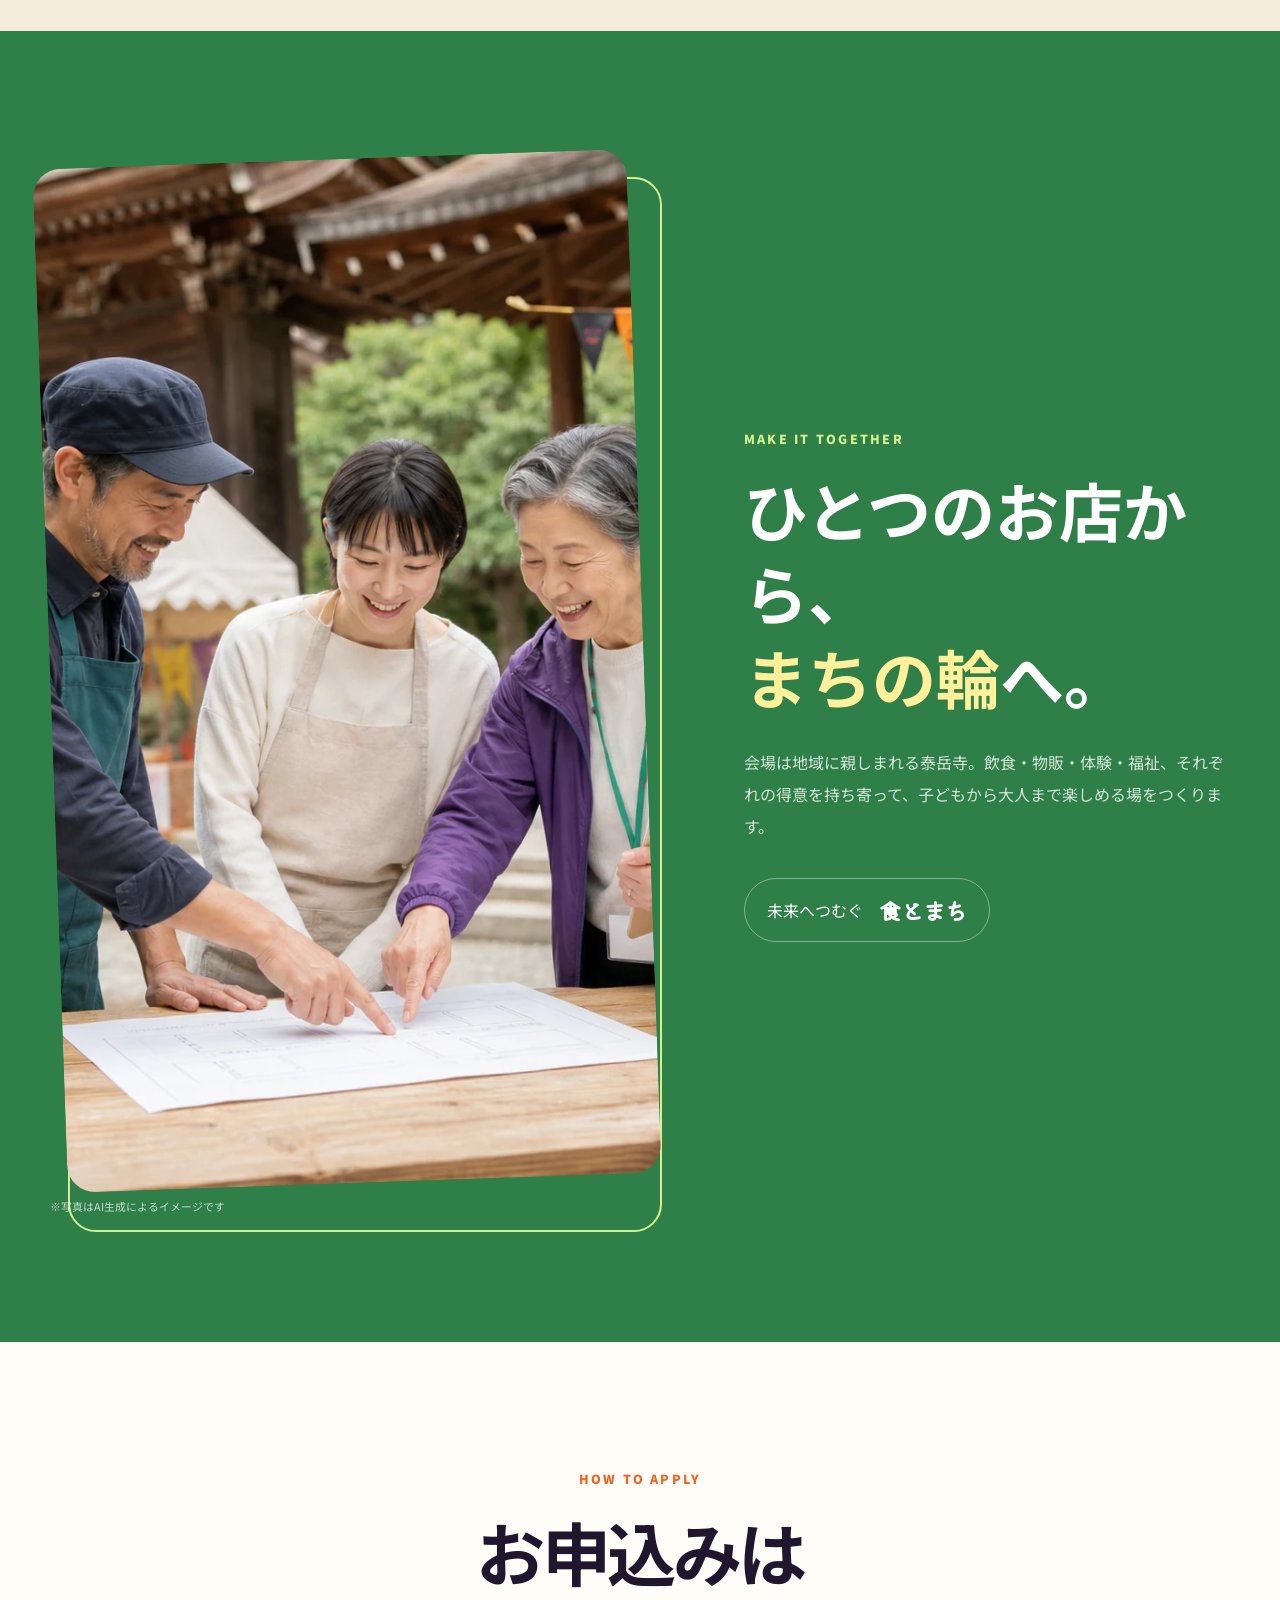
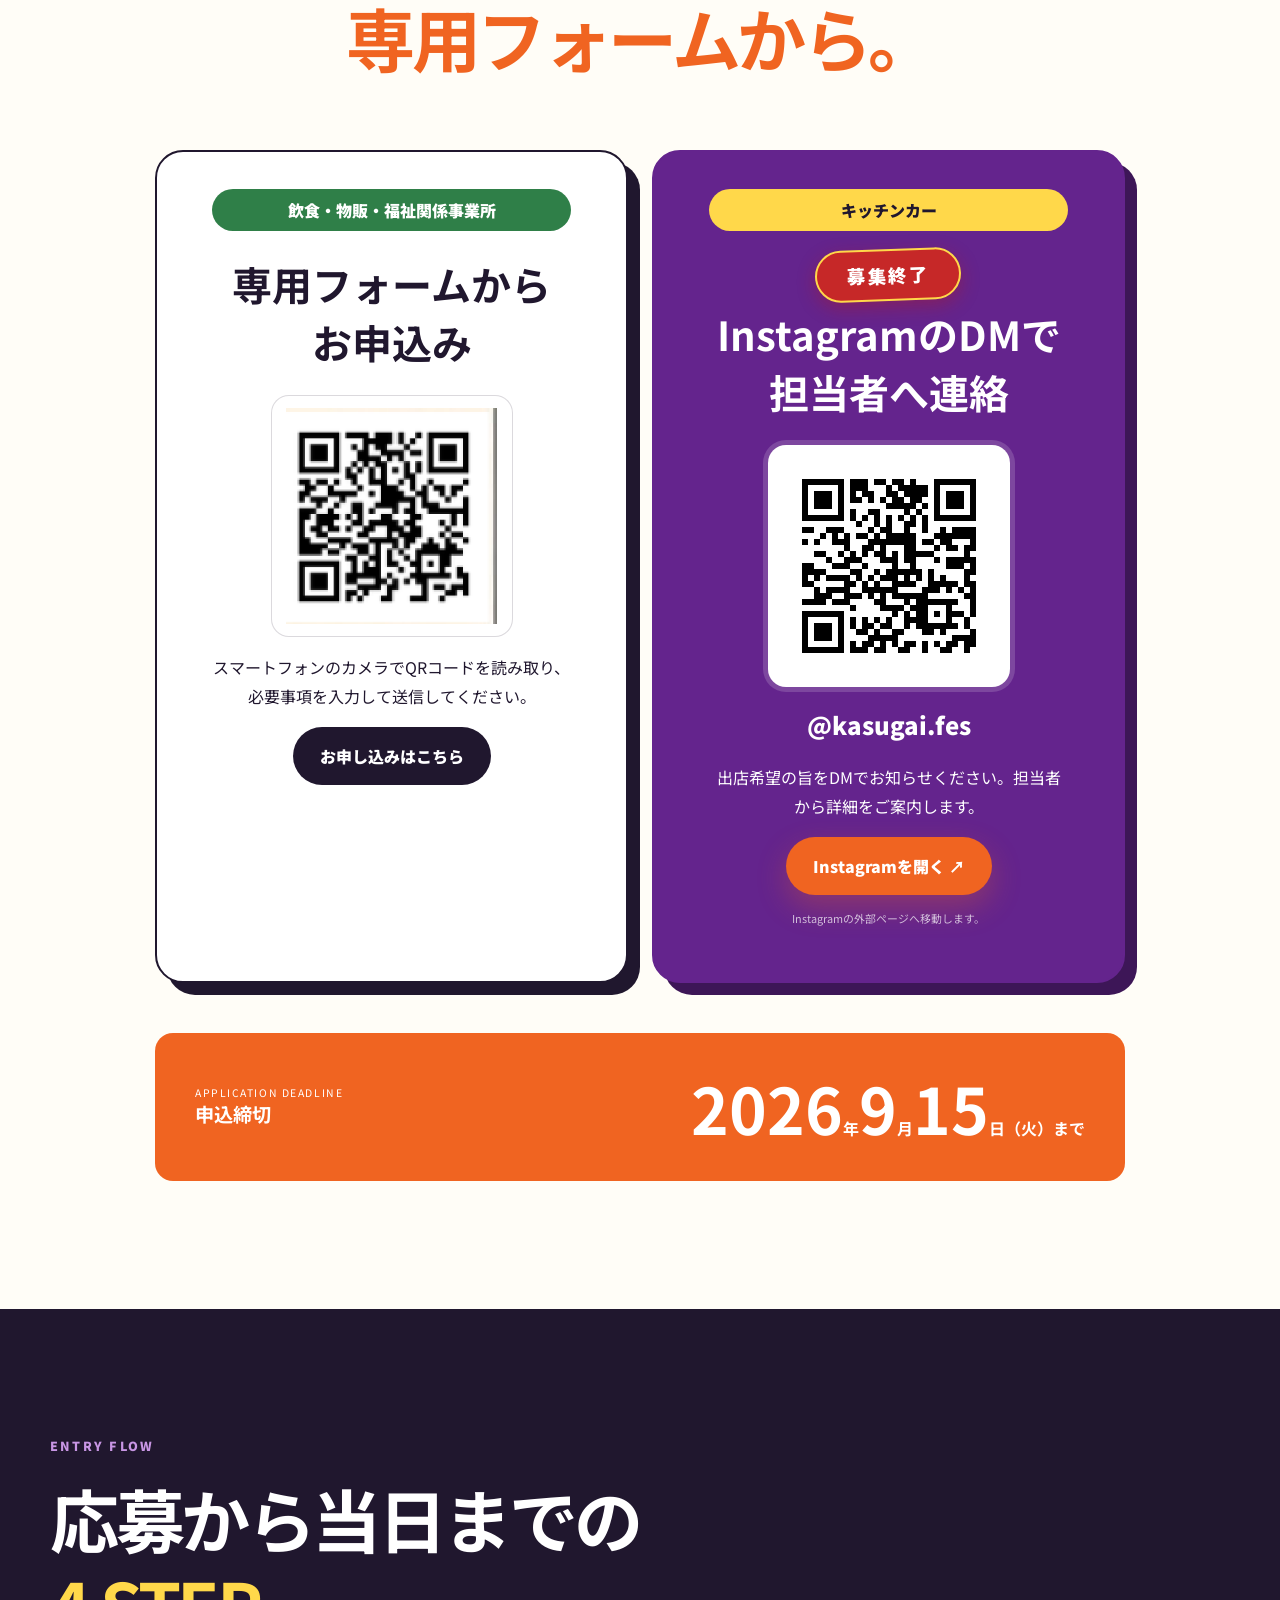
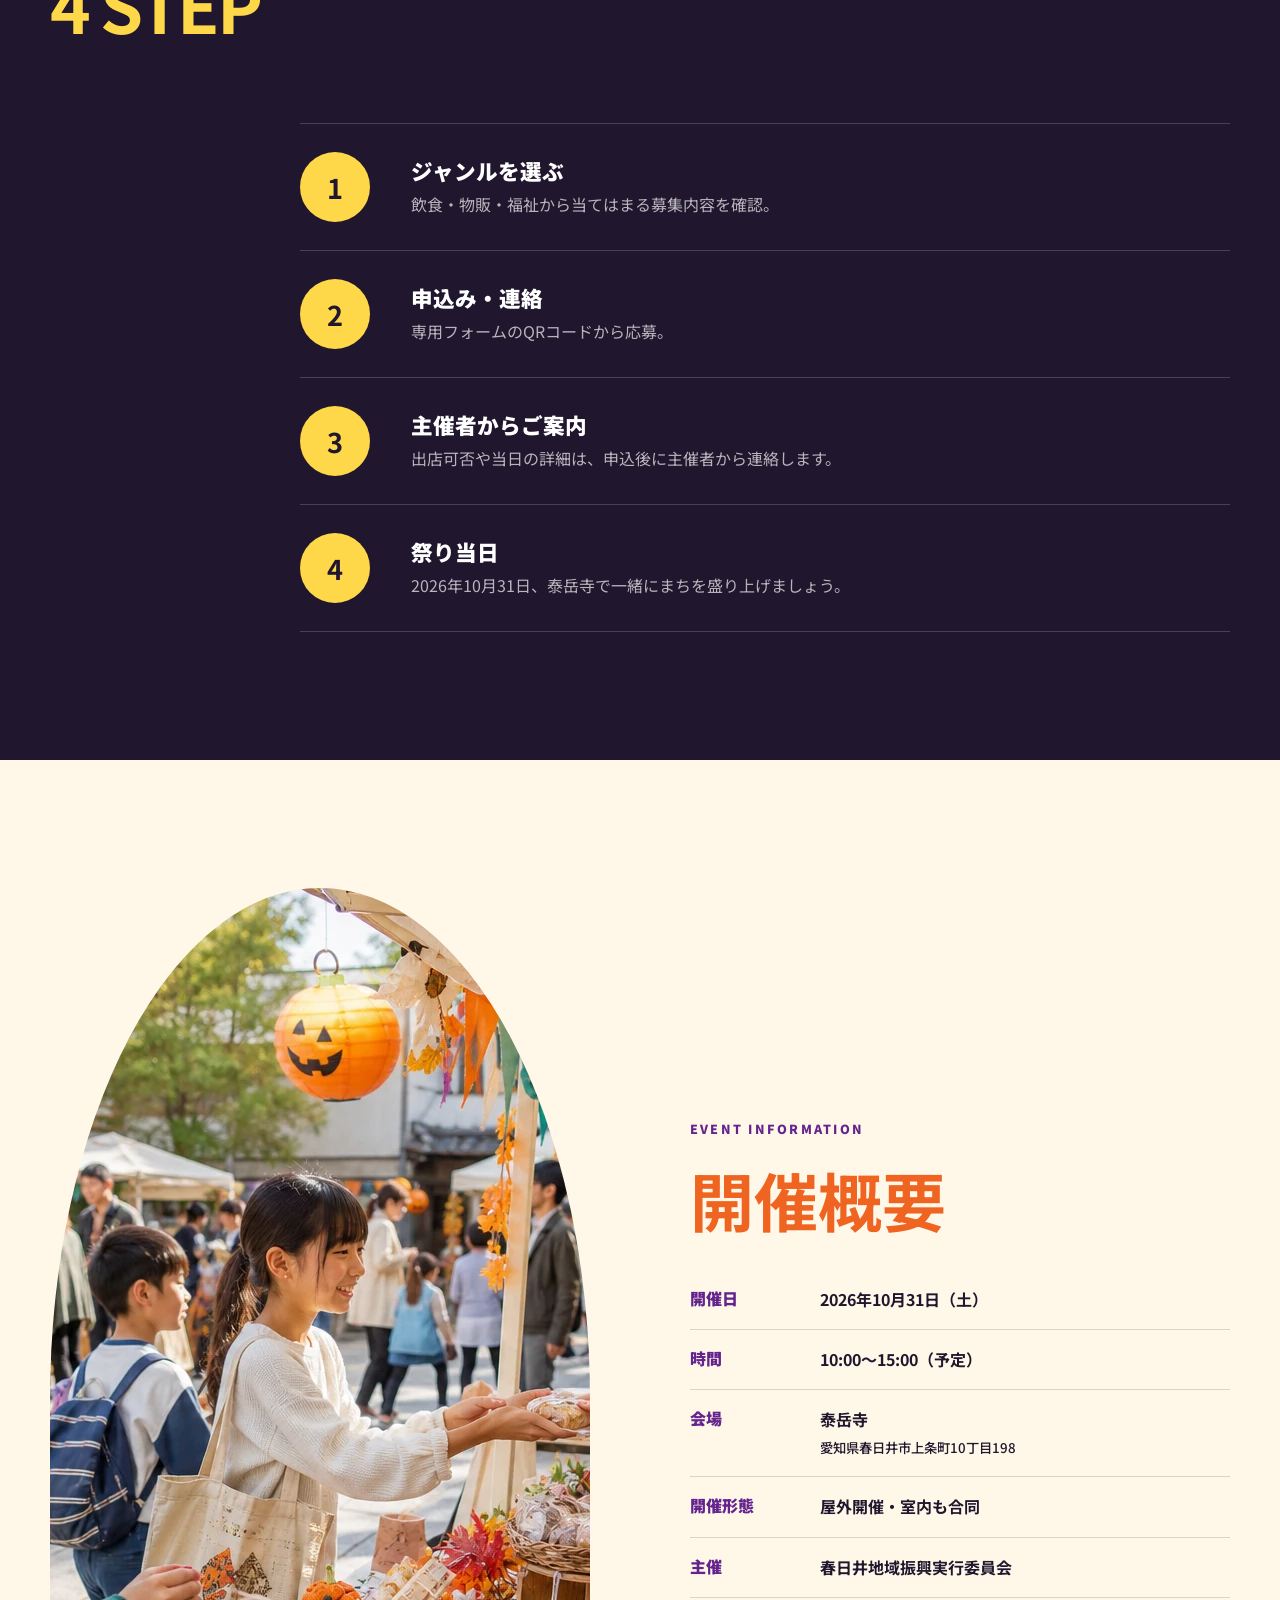
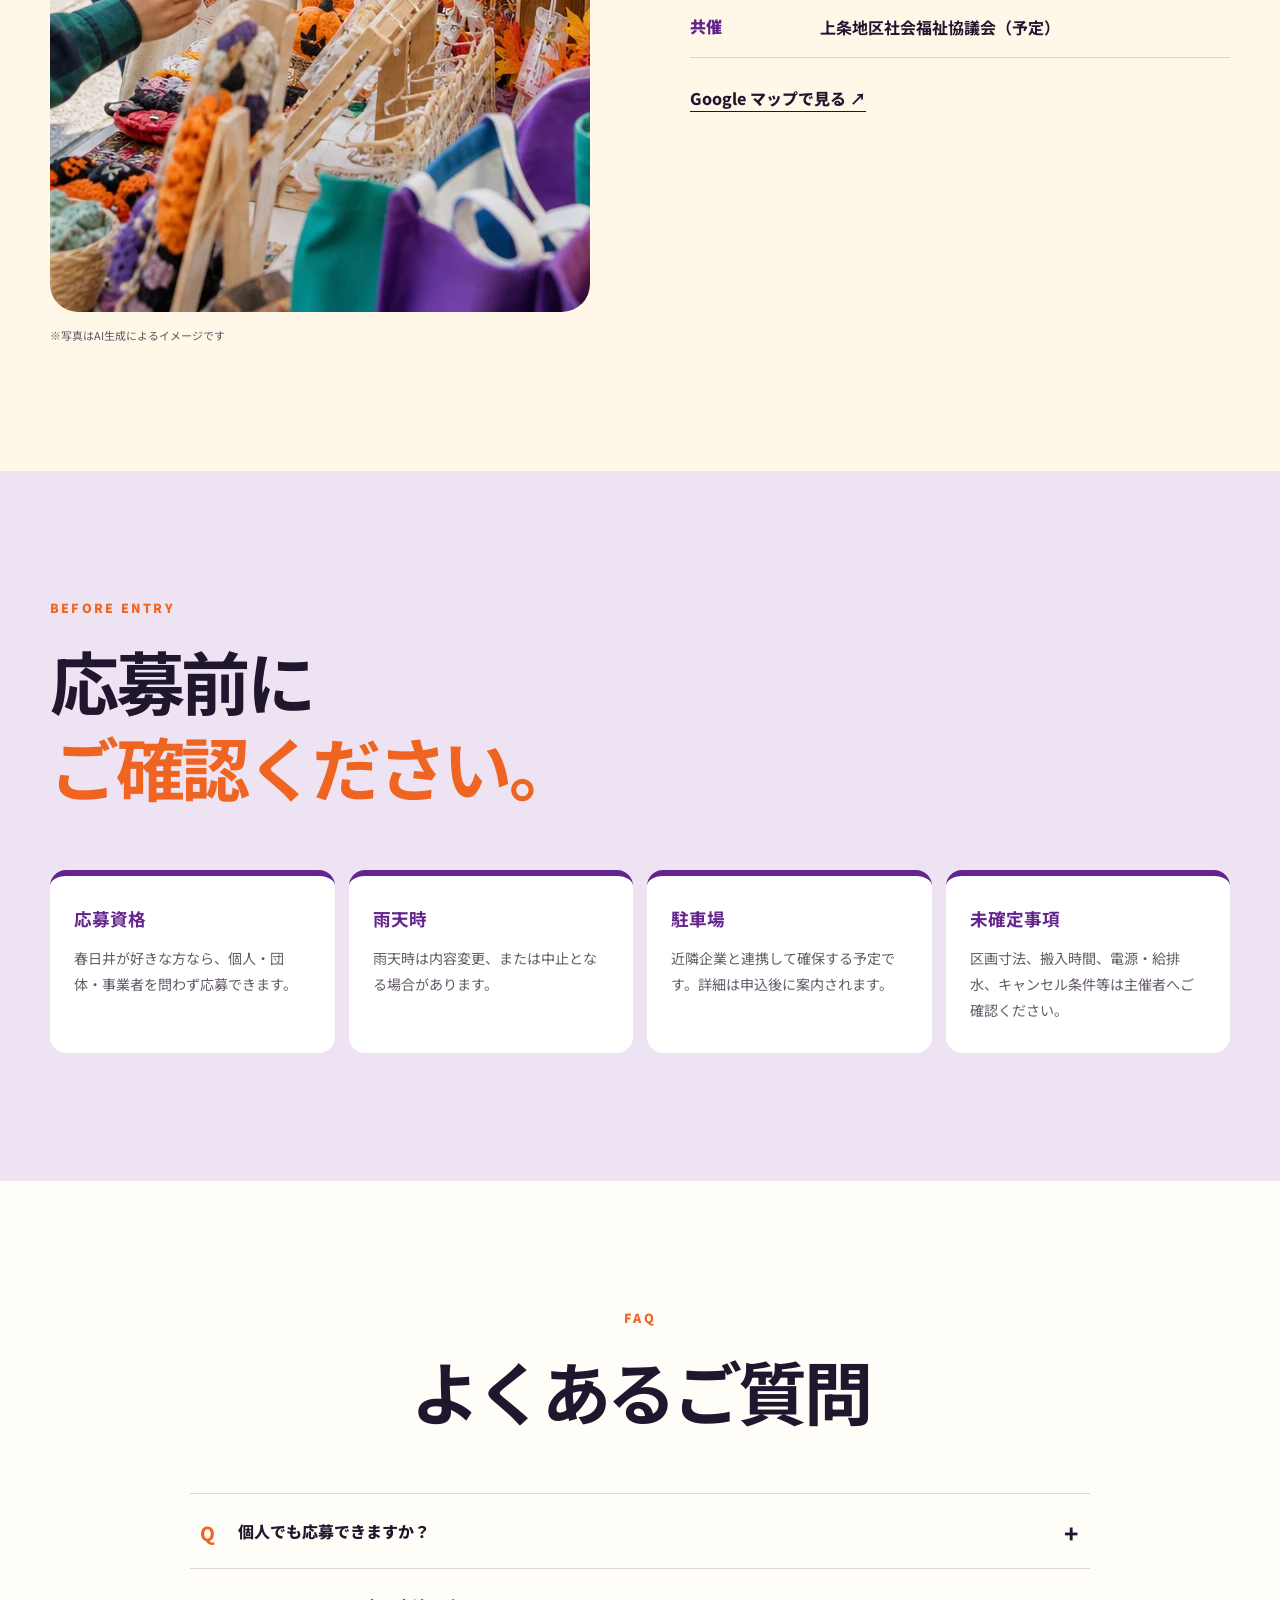
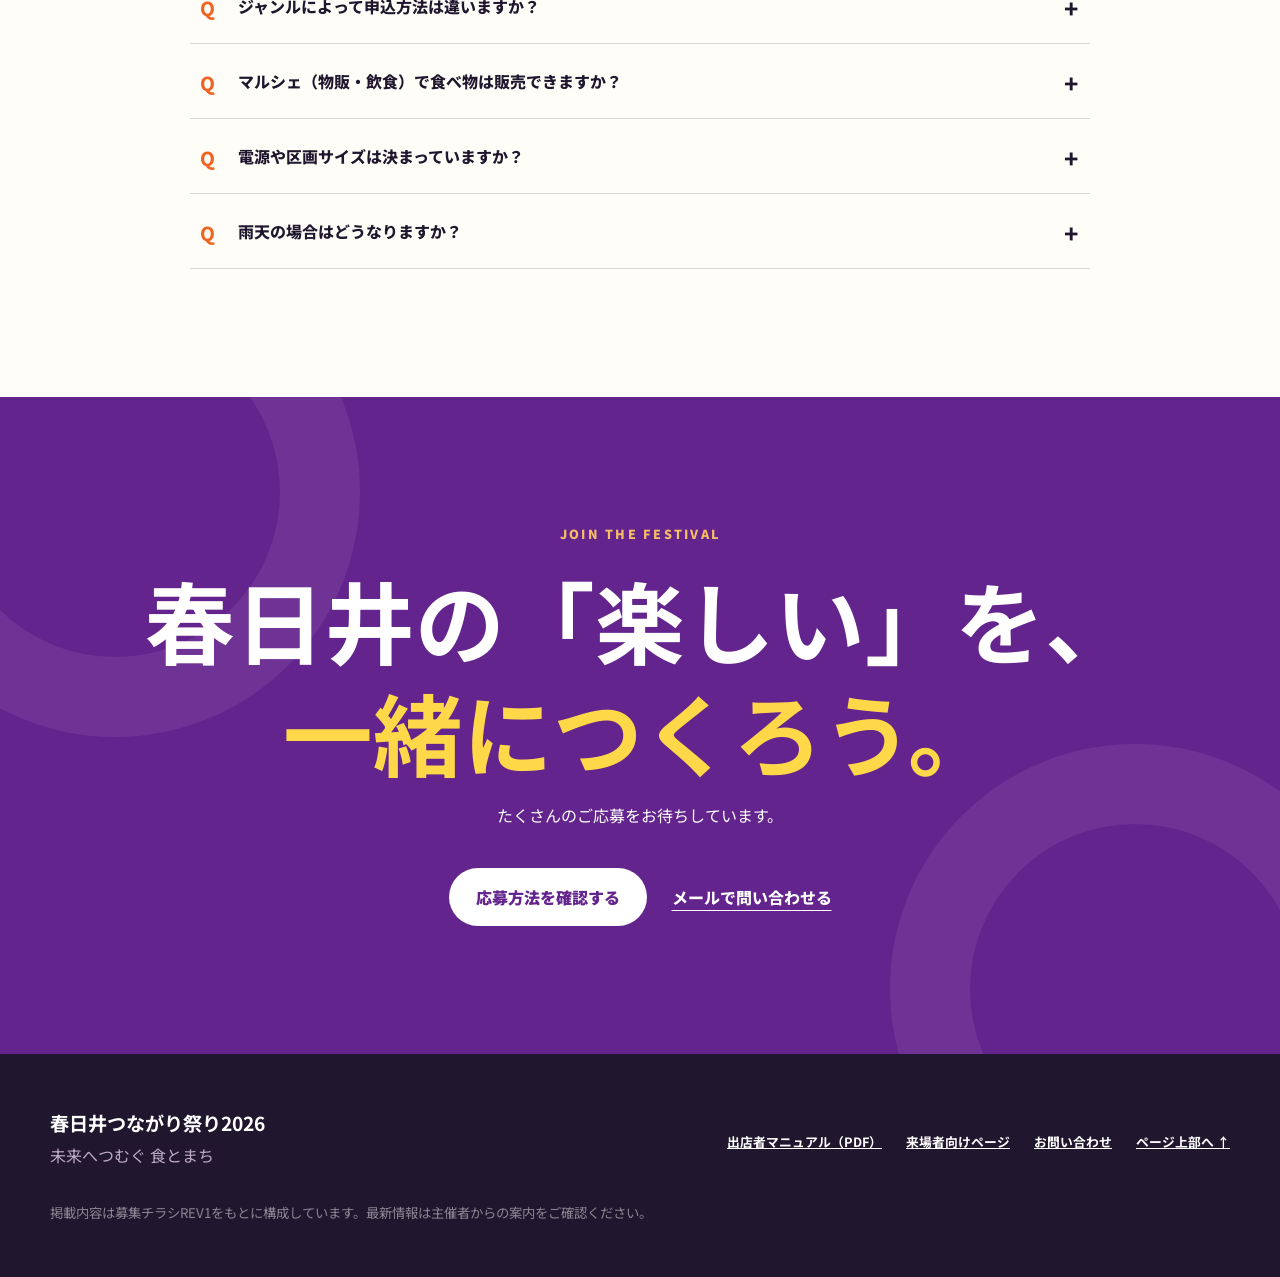
==== commit fd50f911: "exhibitor: マニュアルの会場配置図を最新版に（救護所・搬入ルート） Co-Authored-By: Claude Opus 5.5 <noreply@anthropic.com>" ====
--- a/exhibitor/index.html
+++ b/exhibitor/index.html
@@ -319,7 +319,7 @@
       <p>未来へつむぐ 食とまち</p>
     </div>
     <div class="footer-links">
-      <a href="assets/docs/kasugai-tsunagari-2026-exhibitor-manual.pdf?v=20261026c" target="_blank" rel="noopener">出店者マニュアル（PDF）</a>
+      <a href="assets/docs/kasugai-tsunagari-2026-exhibitor-manual.pdf?v=20261027" target="_blank" rel="noopener">出店者マニュアル（PDF）</a>
       <a href="../index.html">来場者向けページ</a>
       <a href="mailto:kasugaitunagari@gmail.com">お問い合わせ</a>
       <a href="#top">ページ上部へ ↑</a>
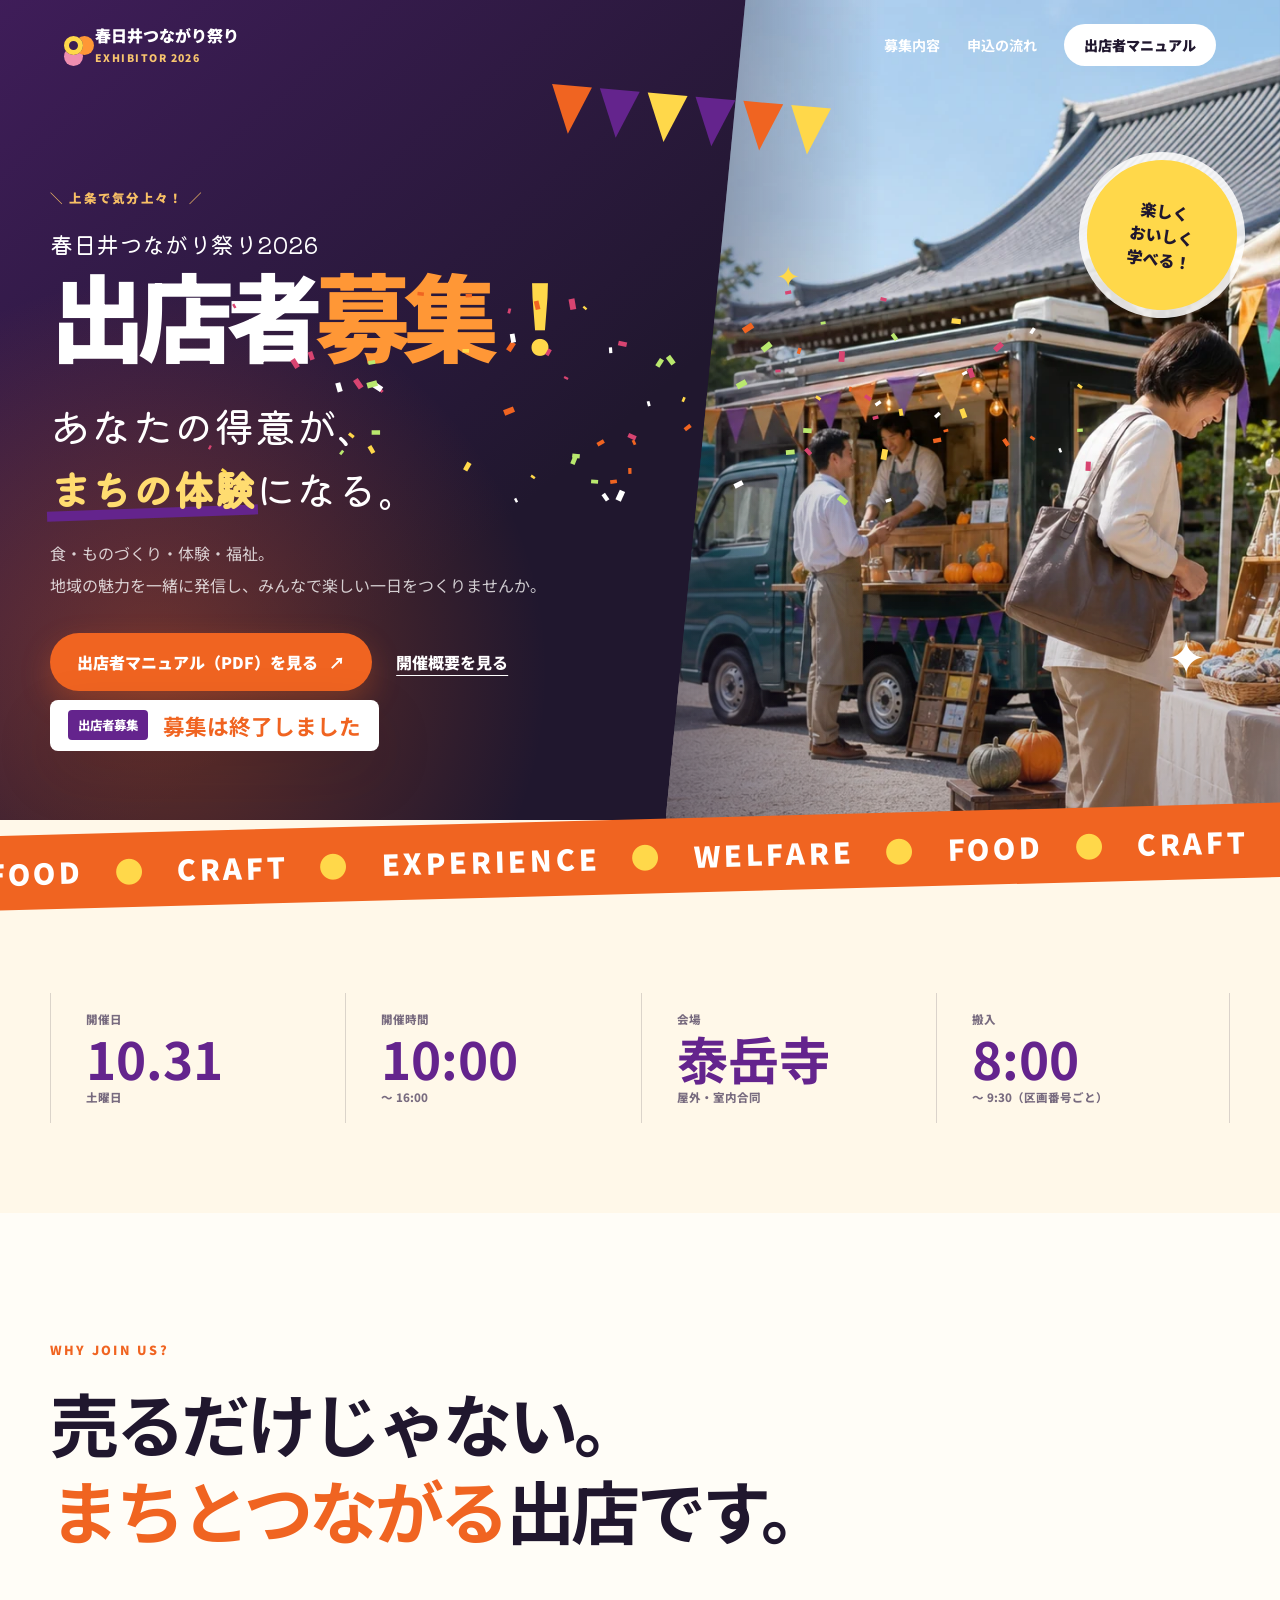
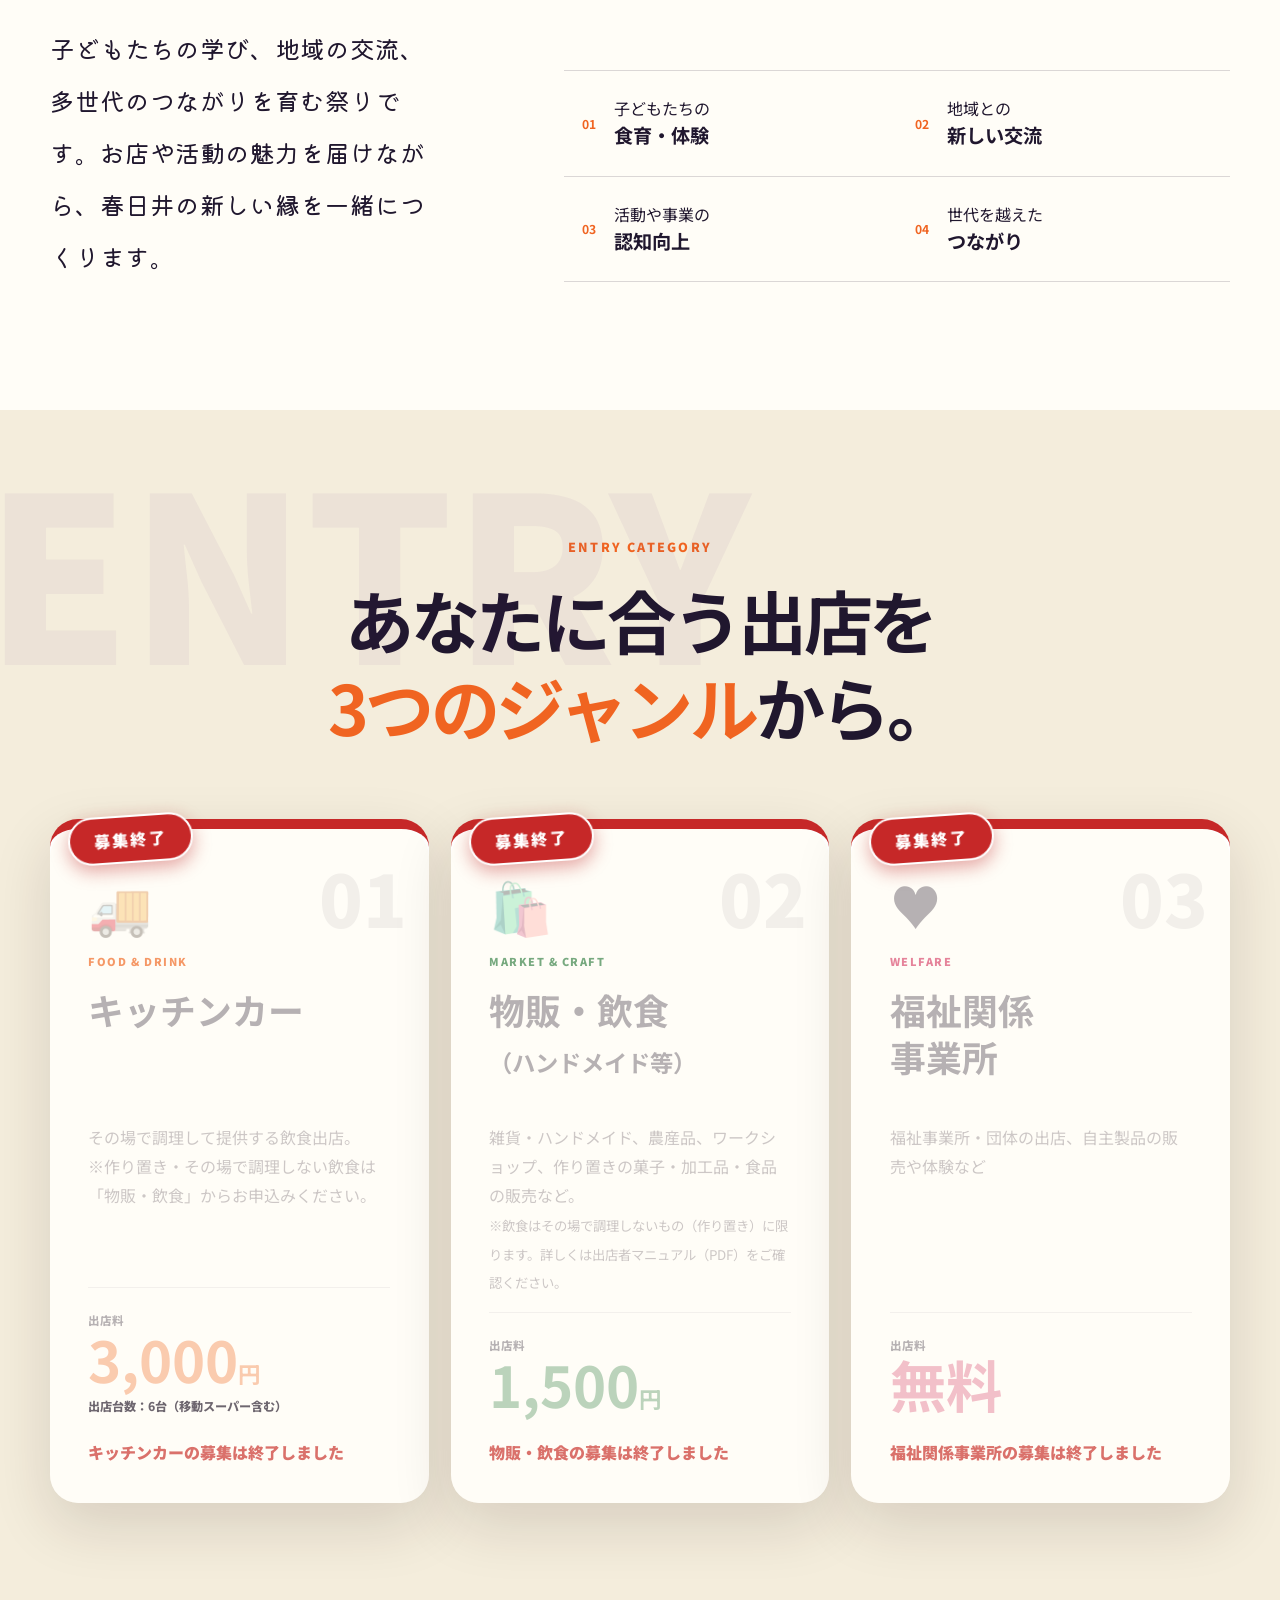
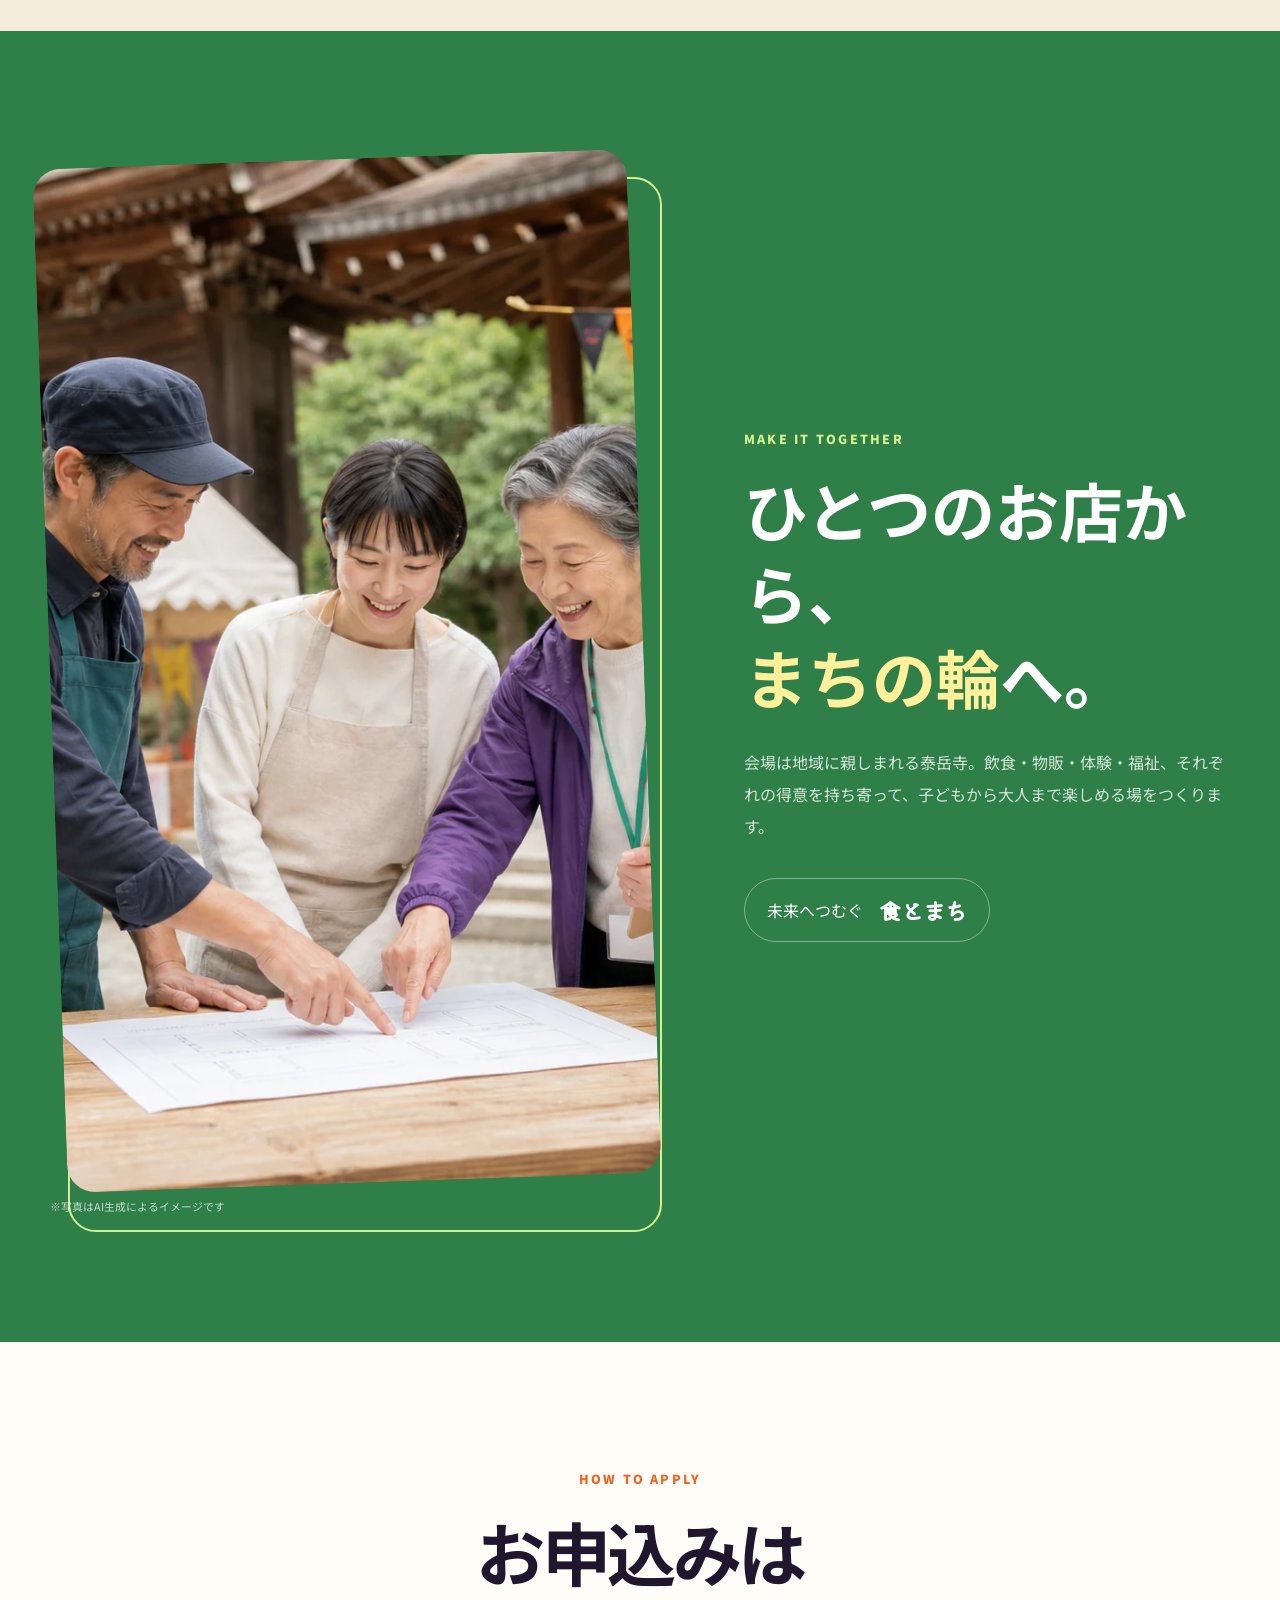
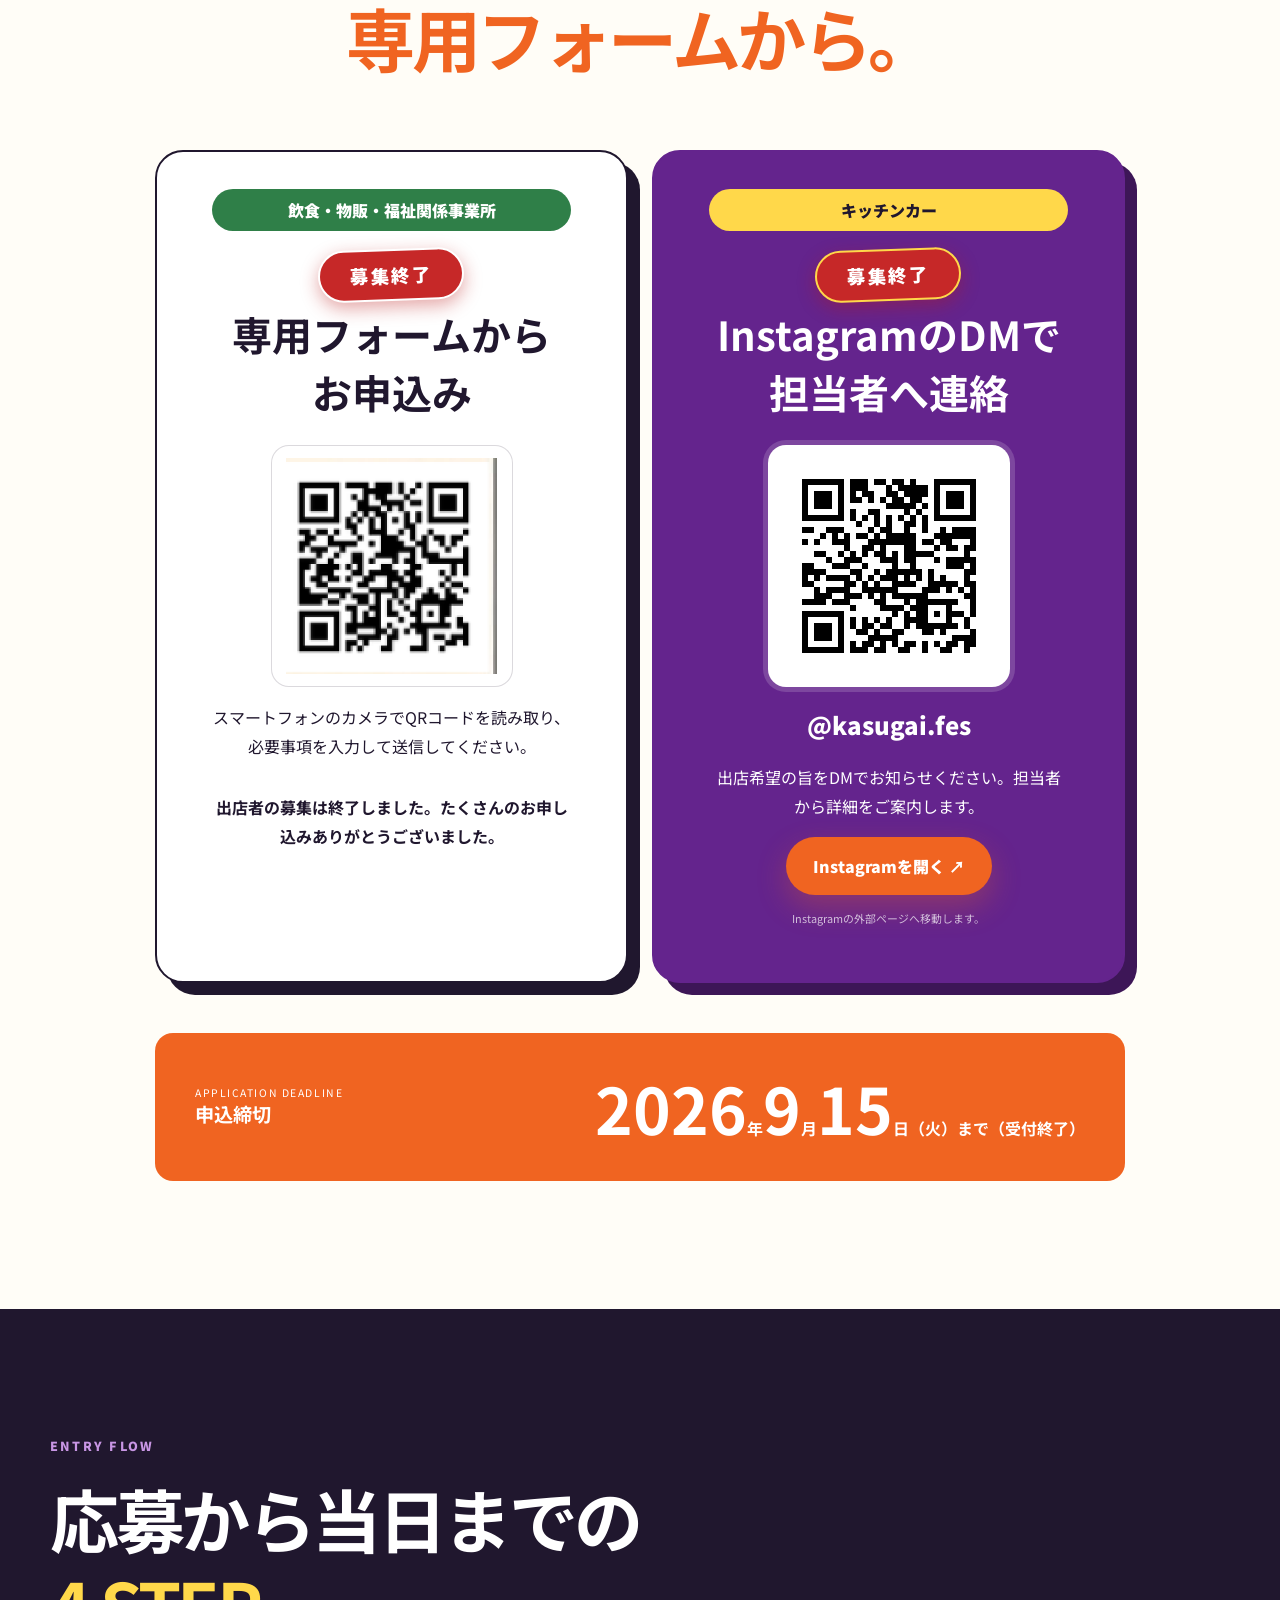
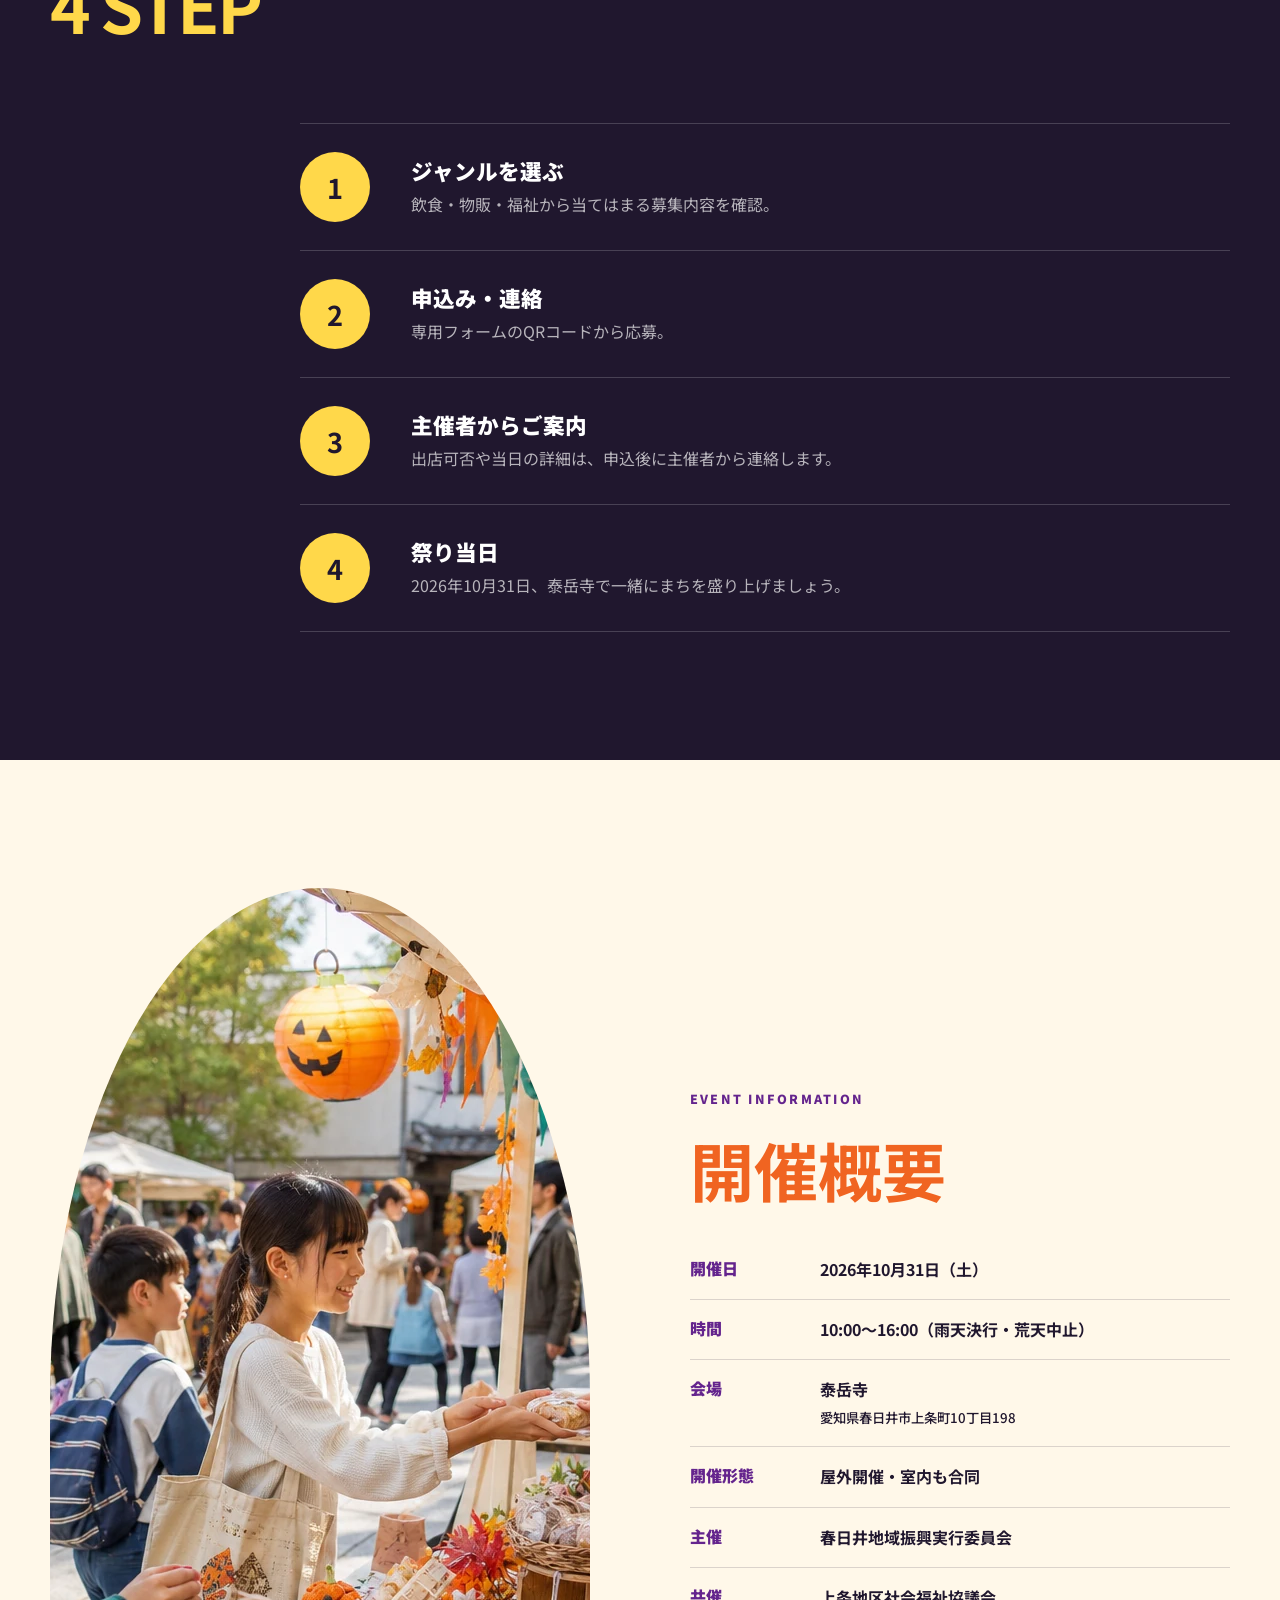
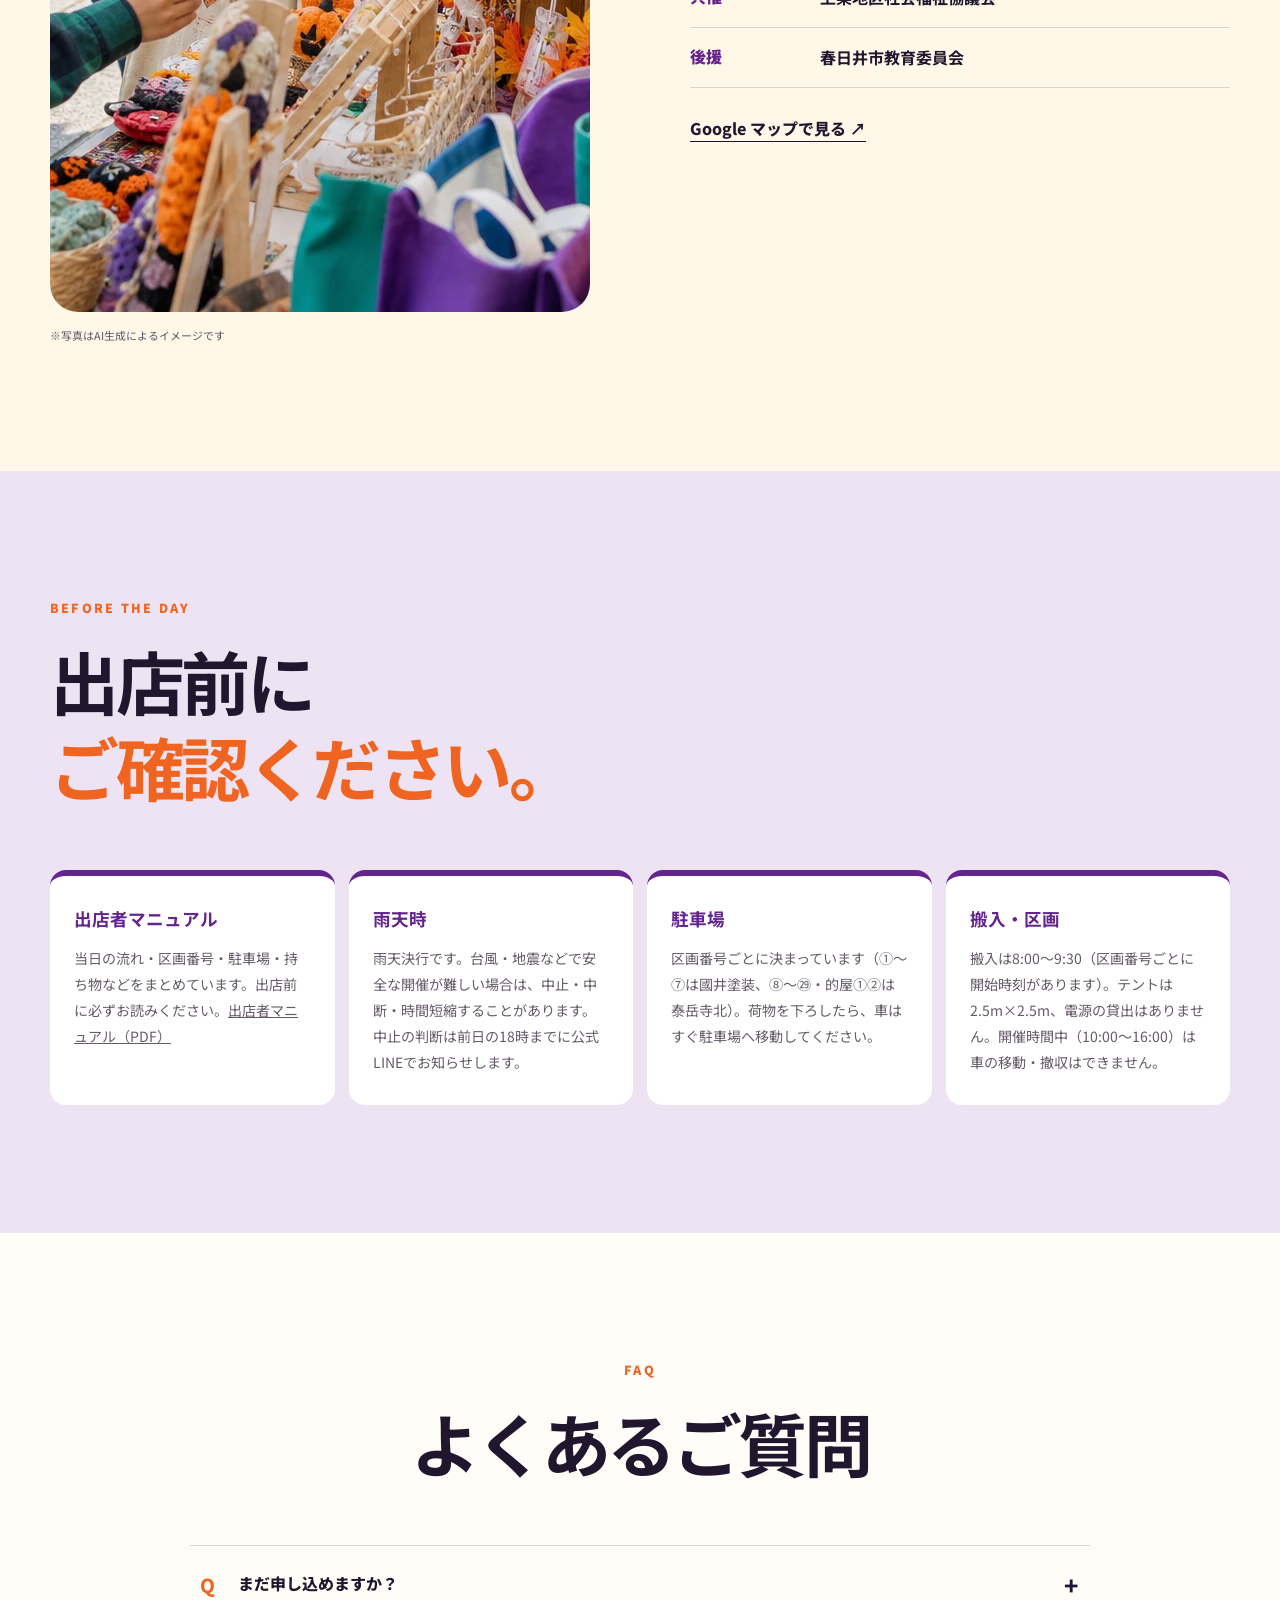
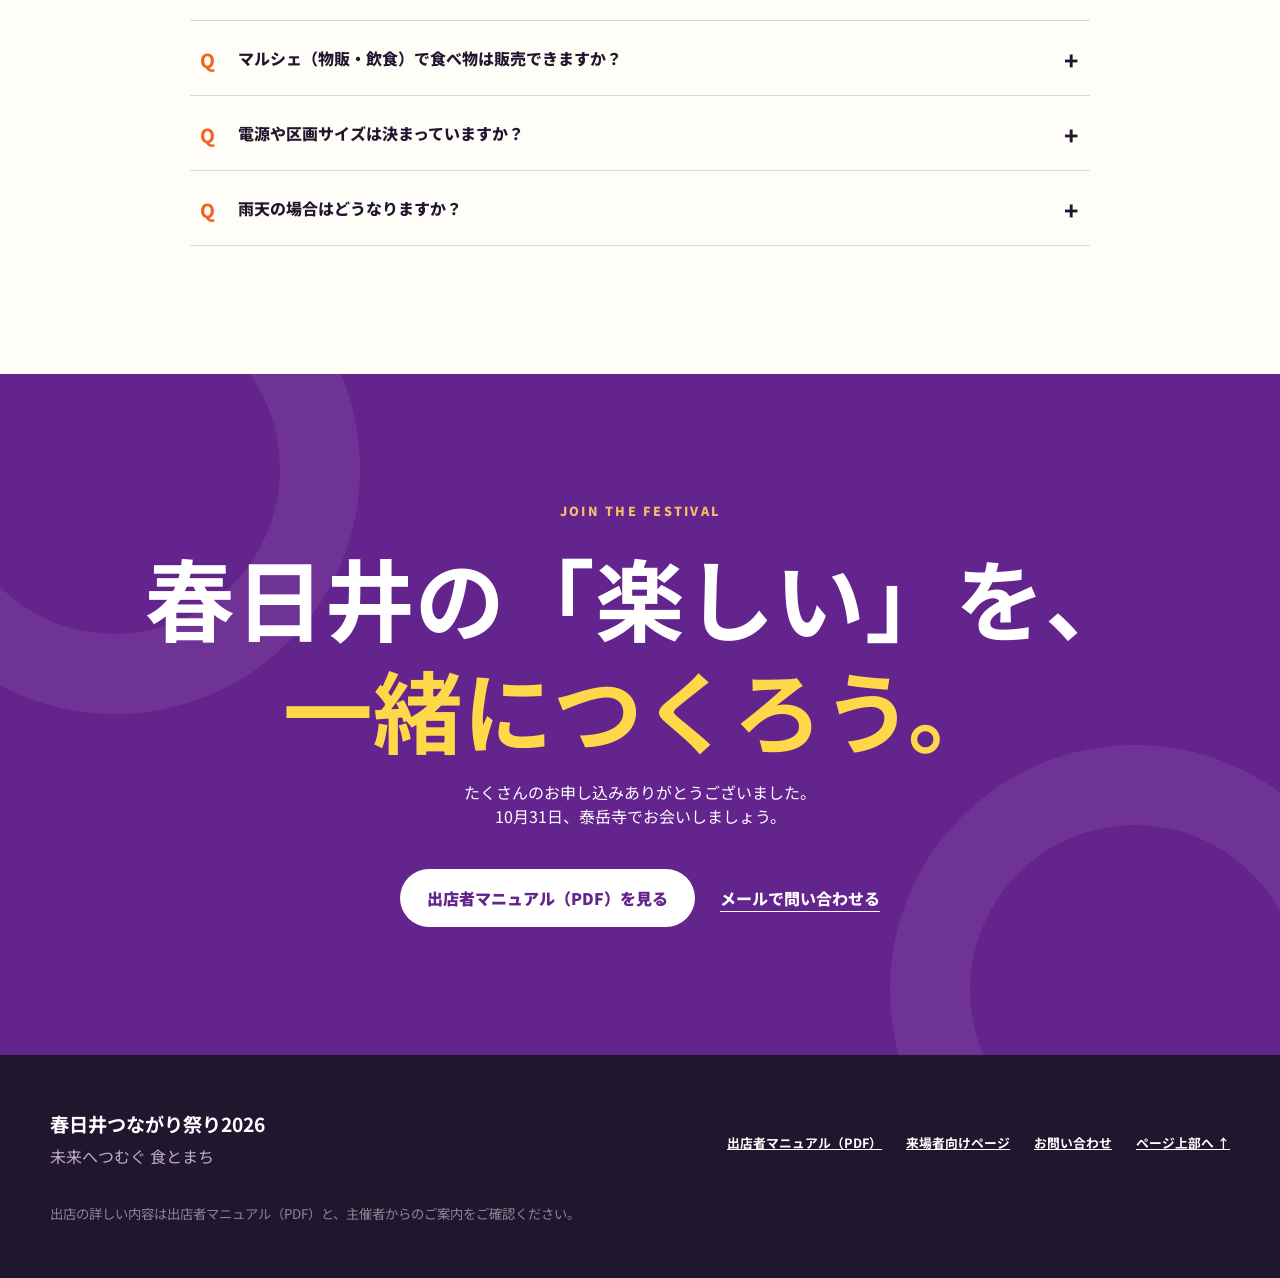
==== commit 06d19b39: "LP: 駐車場案内・雨天決行・ボランティア受付終了・タイムスケジュールを反映、出店者ページを募集終了後の内容に 来場者ページ - いちばん上に駐車場のお知らせ、ヒーローの下に「駐車場のご案内」（第1〜" ====
--- a/exhibitor/index.html
+++ b/exhibitor/index.html
@@ -14,7 +14,7 @@
   <meta name="twitter:card" content="summary_large_image">
   <meta name="theme-color" content="#f06421">
   <title>出店者募集｜春日井つながり祭り2026</title>
-  <link rel="stylesheet" href="styles.css?v=20260821-shop1">
+  <link rel="stylesheet" href="styles.css?v=20261028">
 </head>
 
 <body>
@@ -30,7 +30,7 @@
     <nav class="site-nav" aria-label="メインナビゲーション">
       <a href="#categories">募集内容</a>
       <a href="#flow">申込の流れ</a>
-      <a class="button button--small" href="#apply">応募方法</a>
+      <a class="button button--small" href="assets/docs/kasugai-tsunagari-2026-exhibitor-manual.pdf?v=20261027" target="_blank" rel="noopener">出店者マニュアル</a>
     </nav>
   </header>
 
@@ -45,11 +45,11 @@
         <p class="hero__lead reveal">あなたの得意が、<br><strong>まちの体験</strong>になる。</p>
         <p class="hero__body reveal">食・ものづくり・体験・福祉。<br>地域の魅力を一緒に発信し、みんなで楽しい一日をつくりませんか。</p>
         <div class="hero__actions reveal">
-          <a class="button button--primary" href="#categories">募集ジャンルを見る <span aria-hidden="true">↓</span></a>
+          <a class="button button--primary" href="assets/docs/kasugai-tsunagari-2026-exhibitor-manual.pdf?v=20261027" target="_blank" rel="noopener">出店者マニュアル（PDF）を見る <span aria-hidden="true">↗</span></a>
           <a class="text-link" href="#event">開催概要を見る</a>
         </div>
         <div class="deadline-chip reveal">
-          <span>応募締切</span><strong>2026.9.15 <small>火</small></strong>
+          <span>出店者募集</span><strong>募集は終了しました</strong>
         </div>
       </div>
       <div class="hero__visual" aria-hidden="true">
@@ -69,9 +69,9 @@
 
     <section class="quick-facts section-pad" aria-label="募集の要点">
       <div class="fact reveal"><span>開催日</span><strong>10.31</strong><small>土曜日</small></div>
-      <div class="fact reveal"><span>開催時間</span><strong>10:00</strong><small>〜 15:00（予定）</small></div>
+      <div class="fact reveal"><span>開催時間</span><strong>10:00</strong><small>〜 16:00</small></div>
       <div class="fact reveal"><span>会場</span><strong>泰岳寺</strong><small>屋外・室内合同</small></div>
-      <div class="fact reveal"><span>締切</span><strong data-days>--</strong><small data-days-label>日</small></div>
+      <div class="fact reveal"><span>搬入</span><strong>8:00</strong><small>〜 9:30（区画番号ごと）</small></div>
     </section>
 
     <section class="why section-pad" id="about">
@@ -104,26 +104,28 @@
           <h3>キッチンカー</h3>
           <p>その場で調理して提供する飲食出店。<br>※作り置き・その場で調理しない飲食は「物販・飲食」からお申込みください。</p>
           <div class="price"><span>出店料</span><strong>3,000<small>円</small></strong></div>
-          <p class="note">出店台数：5台まで</p>
+          <p class="note">出店台数：6台（移動スーパー含む）</p>
           <span class="card-link card-link--disabled">キッチンカーの募集は終了しました</span>
         </article>
-        <article class="category-card category-card--green tilt reveal">
+        <article class="category-card category-card--green tilt reveal is-closed">
           <p class="category-card__number">02</p>
+          <span class="closed-badge">募集終了</span>
           <div class="category-card__icon" aria-hidden="true">🛍️</div>
           <p class="category-card__label">MARKET &amp; CRAFT</p>
           <h3>物販・飲食<br><small>（ハンドメイド等）</small></h3>
-          <p>雑貨・ハンドメイド、農産品、ワークショップ、作り置きの菓子・加工品・食品の販売など。<br><small>※飲食はその場で調理しないもの（作り置き）に限ります。詳細は後日フッターの規約でご案内します。</small></p>
+          <p>雑貨・ハンドメイド、農産品、ワークショップ、作り置きの菓子・加工品・食品の販売など。<br><small>※飲食はその場で調理しないもの（作り置き）に限ります。詳しくは出店者マニュアル（PDF）をご確認ください。</small></p>
           <div class="price"><span>出店料</span><strong>1,500<small>円</small></strong></div>
-          <a class="card-link" href="#apply-form">専用フォームで申込む →</a>
-        </article>
-        <article class="category-card category-card--pink tilt reveal">
+          <span class="card-link card-link--disabled">物販・飲食の募集は終了しました</span>
+        </article>
+        <article class="category-card category-card--pink tilt reveal is-closed">
           <p class="category-card__number">03</p>
+          <span class="closed-badge">募集終了</span>
           <div class="category-card__icon" aria-hidden="true">♥</div>
           <p class="category-card__label">WELFARE</p>
           <h3>福祉関係<br>事業所</h3>
           <p>福祉事業所・団体の出店、自主製品の販売や体験など</p>
           <div class="price"><span>出店料</span><strong>無料</strong></div>
-          <a class="card-link" href="#apply-form">専用フォームで申込む →</a>
+          <span class="card-link card-link--disabled">福祉関係事業所の募集は終了しました</span>
         </article>
       </div>
     </section>
@@ -148,17 +150,16 @@
         <h2>お申込みは<br><span>専用フォームから。</span></h2>
       </div>
       <div class="apply-grid">
-        <article class="apply-card apply-card--form reveal" id="apply-form">
+        <article class="apply-card apply-card--form is-closed reveal" id="apply-form">
           <p class="apply-card__tag">飲食・物販・福祉関係事業所</p>
+          <span class="closed-badge">募集終了</span>
           <h3>専用フォームから<br>お申込み</h3>
           <div class="qr-wrap">
             <img src="assets/images/application-qr.png" alt="飲食・物販・福祉関係事業所向け申込フォームのQRコード" width="476" height="476"
               loading="lazy">
           </div>
           <p>スマートフォンのカメラでQRコードを読み取り、必要事項を入力して送信してください。</p>
-          <a href="https://l.instagram.com/?u=https%3A%2F%2Fdocs.google.com%2Fforms%2Fd%2Fe%2F1FAIpQLSdt5sMWnWJQUaiJqOzjt3n4o0WF81SBGVs9UF7kKxyaVw1YXw%2Fviewform%3Futm_source%3Dig%26utm_medium%3Dsocial%26utm_content%3Dlink_in_bio&e=AUB19vnR-gebamKBD8zfOXzXoQrvXLhCTYUMEkVfzHd6fqbN2Eq9wuY0PNOEwn533nyhBmcLZNsv3ll0GCLRZa0psqqvCOHEdrH00-m-_wVZu9ru7J7JNILCYSOUX5oUGnwp85qIvSP0Lf4I_47F6cw" class="button button--dark" target="_blank" rel="noopener noreferrer">
-            お申し込みはこちら
-          </a>
+          <p><strong>出店者の募集は終了しました。たくさんのお申し込みありがとうございました。</strong></p>
         </article>
         <article class="apply-card apply-card--dm is-closed reveal" id="apply-food">
           <p class="apply-card__tag">キッチンカー</p>
@@ -177,7 +178,7 @@
       </div>
       <div class="deadline-panel reveal">
         <div><span>APPLICATION DEADLINE</span><strong>申込締切</strong></div>
-        <p><b>2026</b><em>年</em><b>9</b><em>月</em><b>15</b><em>日（火）まで</em></p>
+        <p><b>2026</b><em>年</em><b>9</b><em>月</em><b>15</b><em>日（火）まで（受付終了）</em></p>
       </div>
     </section>
 
@@ -226,7 +227,7 @@
           </div>
           <div>
             <dt>時間</dt>
-            <dd>10:00〜15:00（予定）</dd>
+            <dd>10:00〜16:00（雨天決行・荒天中止）</dd>
           </div>
           <div>
             <dt>会場</dt>
@@ -242,7 +243,11 @@
           </div>
           <div>
             <dt>共催</dt>
-            <dd>上条地区社会福祉協議会（予定）</dd>
+            <dd>上条地区社会福祉協議会</dd>
+          </div>
+          <div>
+            <dt>後援</dt>
+            <dd>春日井市教育委員会</dd>
           </div>
         </dl>
         <a class="text-link"
@@ -253,21 +258,21 @@
 
     <section class="notes section-pad">
       <div class="section-heading reveal">
-        <p class="eyebrow">BEFORE ENTRY</p>
-        <h2>応募前に<br><span>ご確認ください。</span></h2>
+        <p class="eyebrow">BEFORE THE DAY</p>
+        <h2>出店前に<br><span>ご確認ください。</span></h2>
       </div>
       <div class="note-grid">
-        <article class="reveal"><b>応募資格</b>
-          <p>春日井が好きな方なら、個人・団体・事業者を問わず応募できます。</p>
+        <article class="reveal"><b>出店者マニュアル</b>
+          <p>当日の流れ・区画番号・駐車場・持ち物などをまとめています。出店前に必ずお読みください。<a href="assets/docs/kasugai-tsunagari-2026-exhibitor-manual.pdf?v=20261027" target="_blank" rel="noopener">出店者マニュアル（PDF）</a></p>
         </article>
         <article class="reveal"><b>雨天時</b>
-          <p>雨天時は内容変更、または中止となる場合があります。</p>
+          <p>雨天決行です。台風・地震などで安全な開催が難しい場合は、中止・中断・時間短縮することがあります。中止の判断は前日の18時までに公式LINEでお知らせします。</p>
         </article>
         <article class="reveal"><b>駐車場</b>
-          <p>近隣企業と連携して確保する予定です。詳細は申込後に案内されます。</p>
-        </article>
-        <article class="reveal"><b>未確定事項</b>
-          <p>区画寸法、搬入時間、電源・給排水、キャンセル条件等は主催者へご確認ください。</p>
+          <p>区画番号ごとに決まっています（①〜⑦は國井塗装、⑧〜㉙・的屋①②は泰岳寺北）。荷物を下ろしたら、車はすぐ駐車場へ移動してください。</p>
+        </article>
+        <article class="reveal"><b>搬入・区画</b>
+          <p>搬入は8:00〜9:30（区画番号ごとに開始時刻があります）。テントは2.5m×2.5m、電源の貸出はありません。開催時間中（10:00〜16:00）は車の移動・撤収はできません。</p>
         </article>
       </div>
     </section>
@@ -279,24 +284,20 @@
       </div>
       <div class="faq-list">
         <details class="reveal">
-          <summary>個人でも応募できますか？</summary>
-          <p>はい。春日井が好きな方であれば、個人・団体・事業者を問わず応募できます。</p>
-        </details>
-        <details class="reveal">
-          <summary>ジャンルによって申込方法は違いますか？</summary>
-          <p>いいえ。飲食・物販・福祉関係事業所は、すべて専用フォームのQRコードからお申込みください。※キッチンカーの募集は終了しました。</p>
+          <summary>まだ申し込めますか？</summary>
+          <p>出店者の募集は終了しました。たくさんのお申し込みありがとうございました。</p>
         </details>
         <details class="reveal">
           <summary>マルシェ（物販・飲食）で食べ物は販売できますか？</summary>
-          <p>その場で調理しない作り置きの菓子・加工品・食品であれば販売できます。その場で調理して提供する飲食はキッチンカー枠のみ（現在は募集終了）です。詳細な条件は後日フッターに掲載する規約でご案内します。</p>
+          <p>その場で調理しない作り置きの菓子・加工品・食品であれば販売できます。その場で調理して提供する飲食はキッチンカー枠のみ（現在は募集終了）です。詳しい条件は出店者マニュアル（PDF）の「6 飲食を販売する方へ」をご確認ください。</p>
         </details>
         <details class="reveal">
           <summary>電源や区画サイズは決まっていますか？</summary>
-          <p>元資料には記載がありません。申込後の案内、または事務局への問い合わせでご確認ください。</p>
+          <p>テントは2.5m×2.5mです。電源の貸出はありませんので、必要な方はポータブル電源などをご用意ください。</p>
         </details>
         <details class="reveal">
           <summary>雨天の場合はどうなりますか？</summary>
-          <p>内容変更、または中止となる場合があります。最新情報は主催者からの案内をご確認ください。</p>
+          <p>雨天決行です。雨対策（テントの横幕・商品の防水など）をお願いします。台風・地震などで安全な開催が難しい場合は、主催者の判断で中止・中断・時間短縮することがあり、その判断は前日の18時までに公式LINEでお知らせします。</p>
         </details>
       </div>
     </section>
@@ -304,9 +305,9 @@
     <section class="final-cta section-pad">
       <p class="eyebrow reveal">JOIN THE FESTIVAL</p>
       <h2 class="reveal">春日井の「楽しい」を、<br><span>一緒につくろう。</span></h2>
-      <p class="reveal">たくさんのご応募をお待ちしています。</p>
+      <p class="reveal">たくさんのお申し込みありがとうございました。<br>10月31日、泰岳寺でお会いしましょう。</p>
       <div class="final-cta__buttons reveal">
-        <a class="button button--light" href="#apply">応募方法を確認する</a>
+        <a class="button button--light" href="assets/docs/kasugai-tsunagari-2026-exhibitor-manual.pdf?v=20261027" target="_blank" rel="noopener">出店者マニュアル（PDF）を見る</a>
         <a class="text-link text-link--light" href="mailto:kasugaitunagari@gmail.com">メールで問い合わせる</a>
       </div>
       <div class="confetti-zone" aria-hidden="true"></div>
@@ -324,7 +325,7 @@
       <a href="mailto:kasugaitunagari@gmail.com">お問い合わせ</a>
       <a href="#top">ページ上部へ ↑</a>
     </div>
-    <small>掲載内容は募集チラシREV1をもとに構成しています。最新情報は主催者からの案内をご確認ください。</small>
+    <small>出店の詳しい内容は出店者マニュアル（PDF）と、主催者からのご案内をご確認ください。</small>
   </footer>
 
   <dialog class="modal" data-modal aria-labelledby="modal-title">
@@ -333,7 +334,6 @@
     <h2 id="modal-title">飲食・物販・福祉関係事業所の方</h2>
     <img src="assets/images/application-qr.png" alt="申込フォームのQRコード" width="476" height="476">
     <p>このQRコードをスマートフォンで読み取って、専用フォームからお申込みください。</p>
-    <p class="modal__note">元チラシには直接URLの記載がないため、リンク先を推測せずQRを掲載しています。</p>
     <button class="button button--dark" type="button" data-modal-close>確認しました</button>
   </dialog>
 
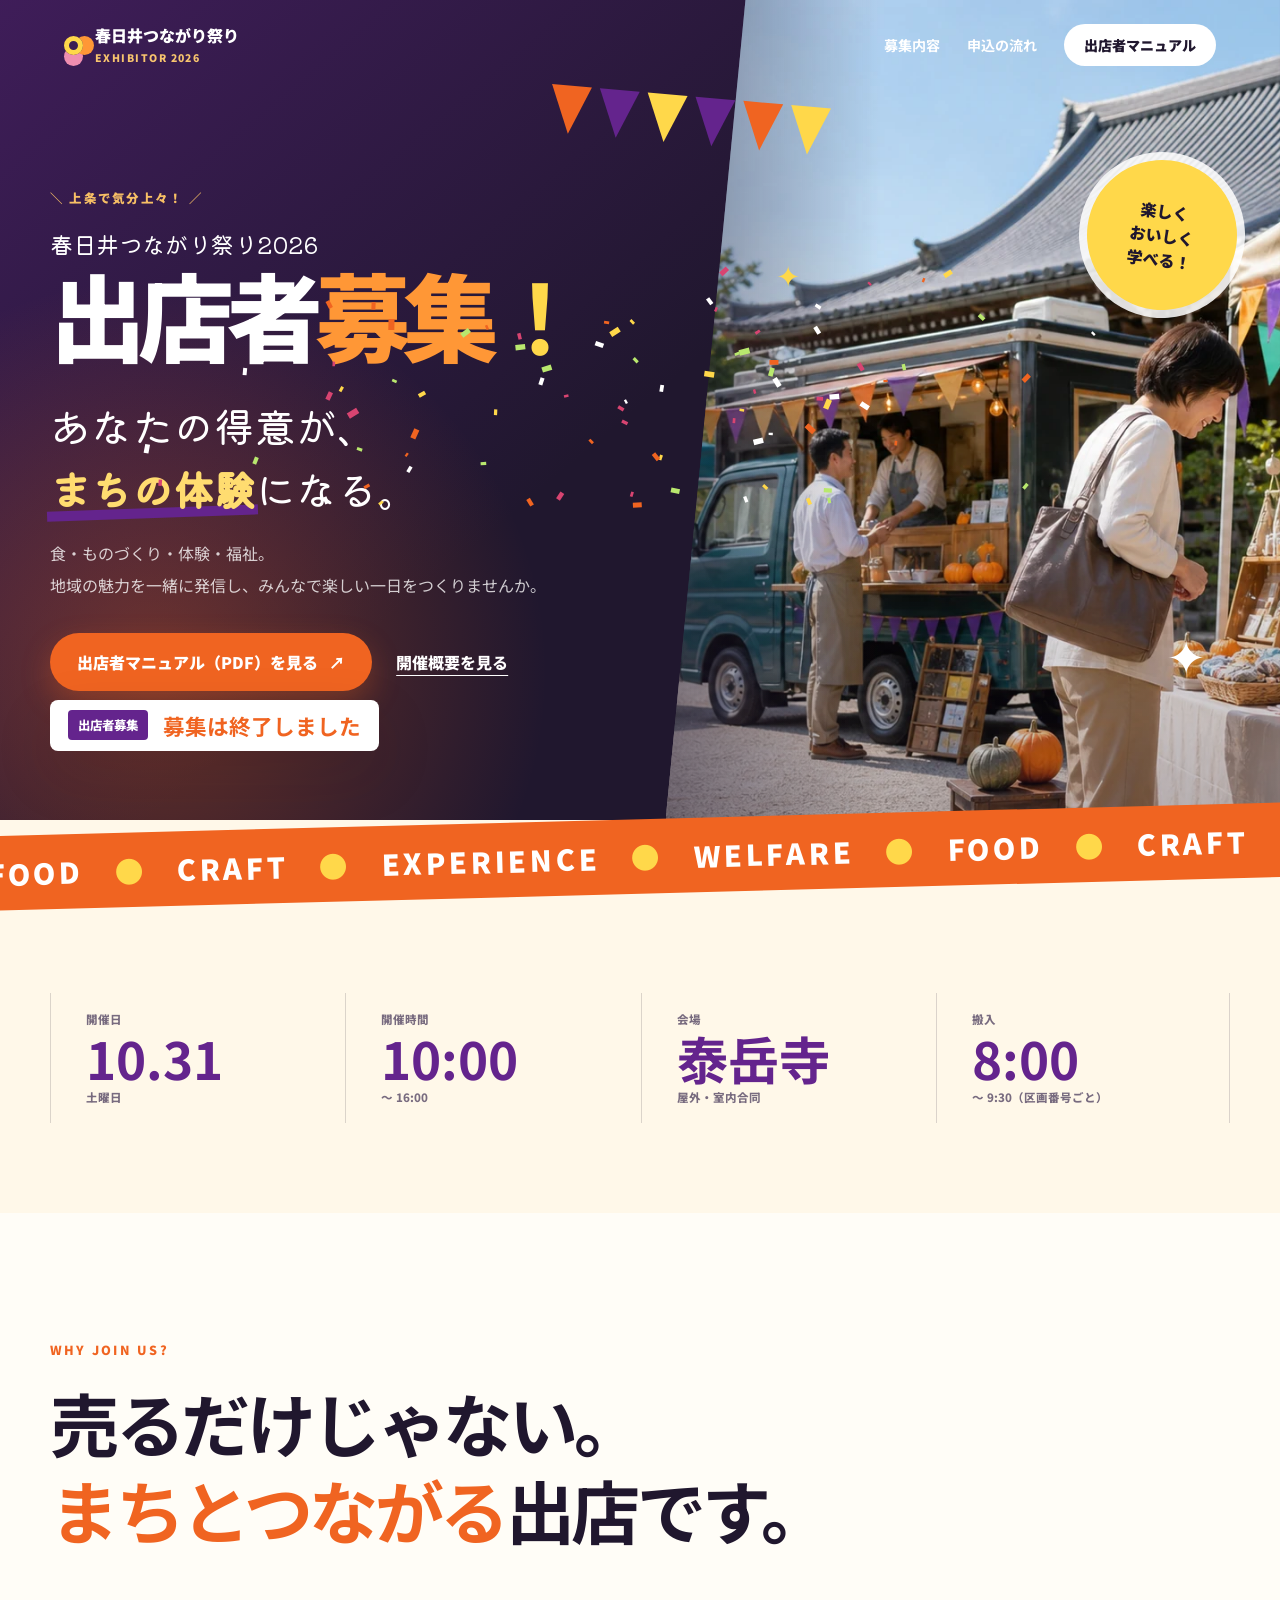
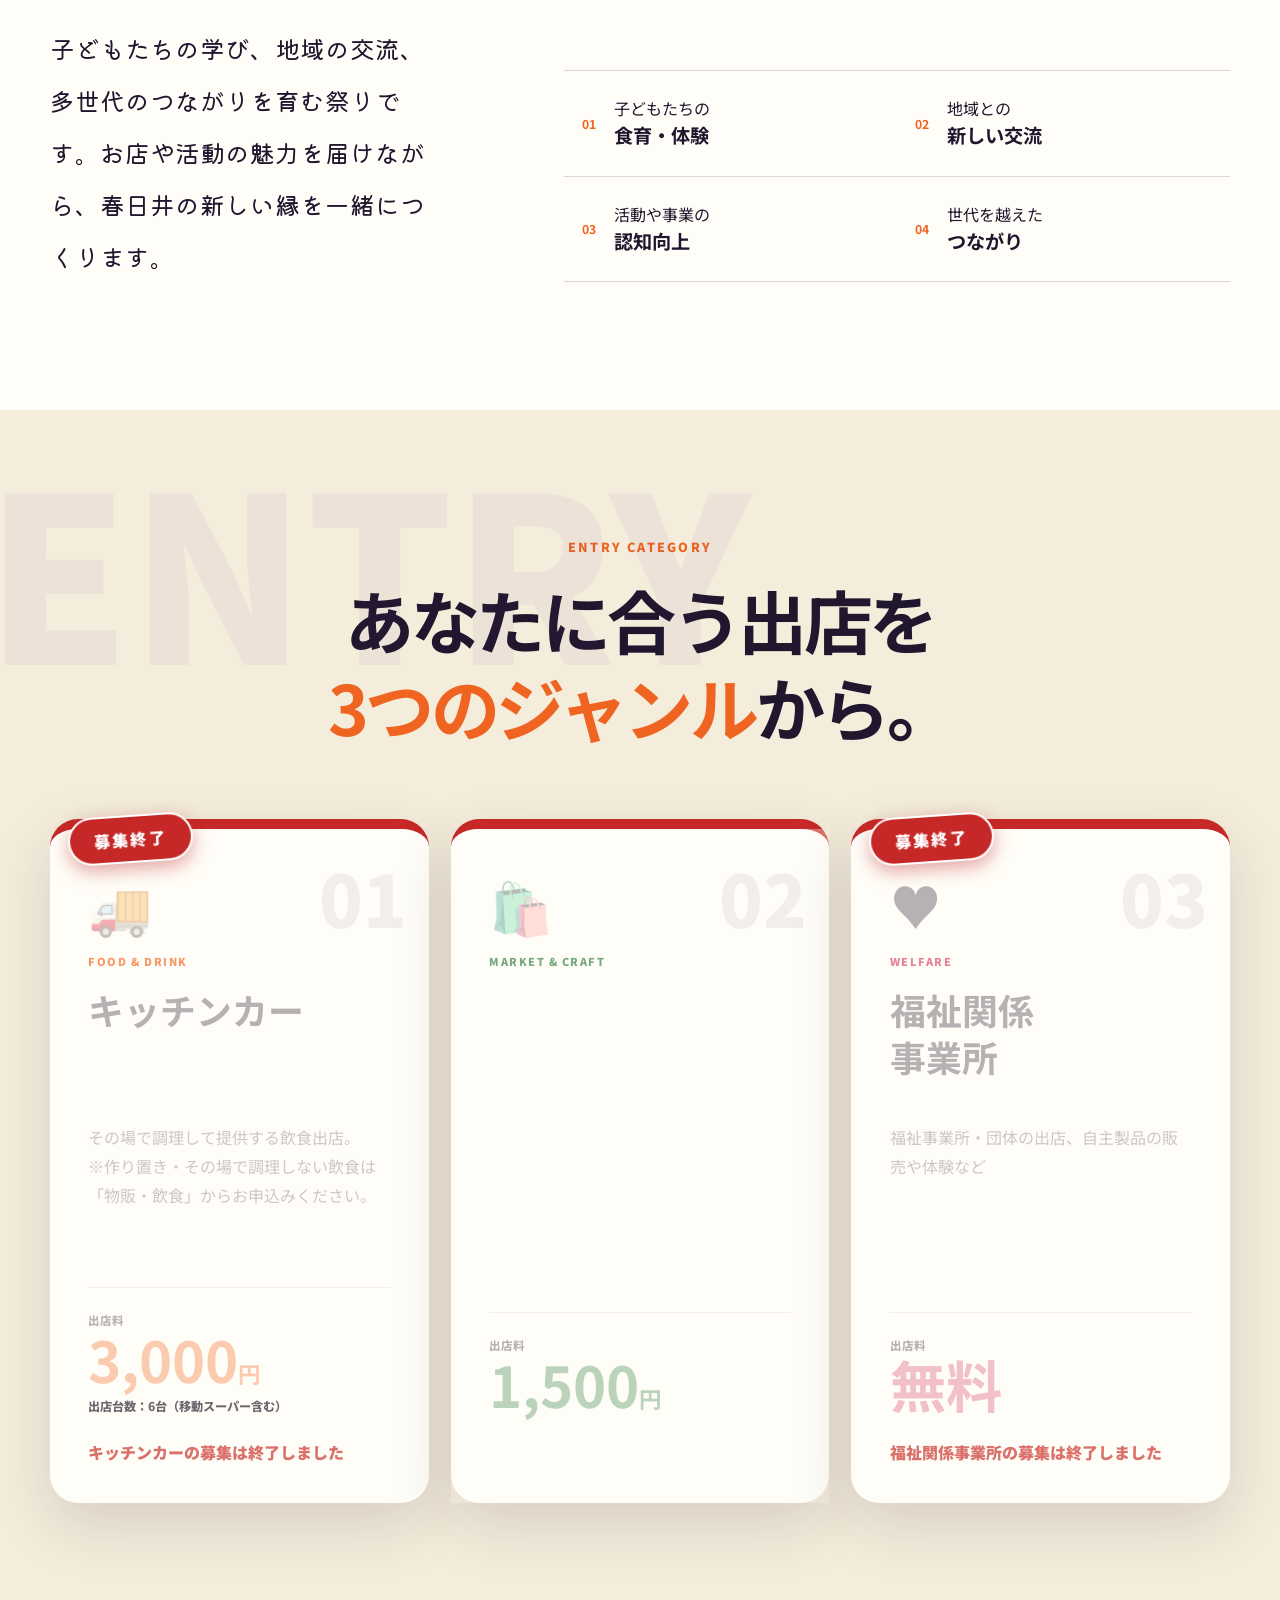
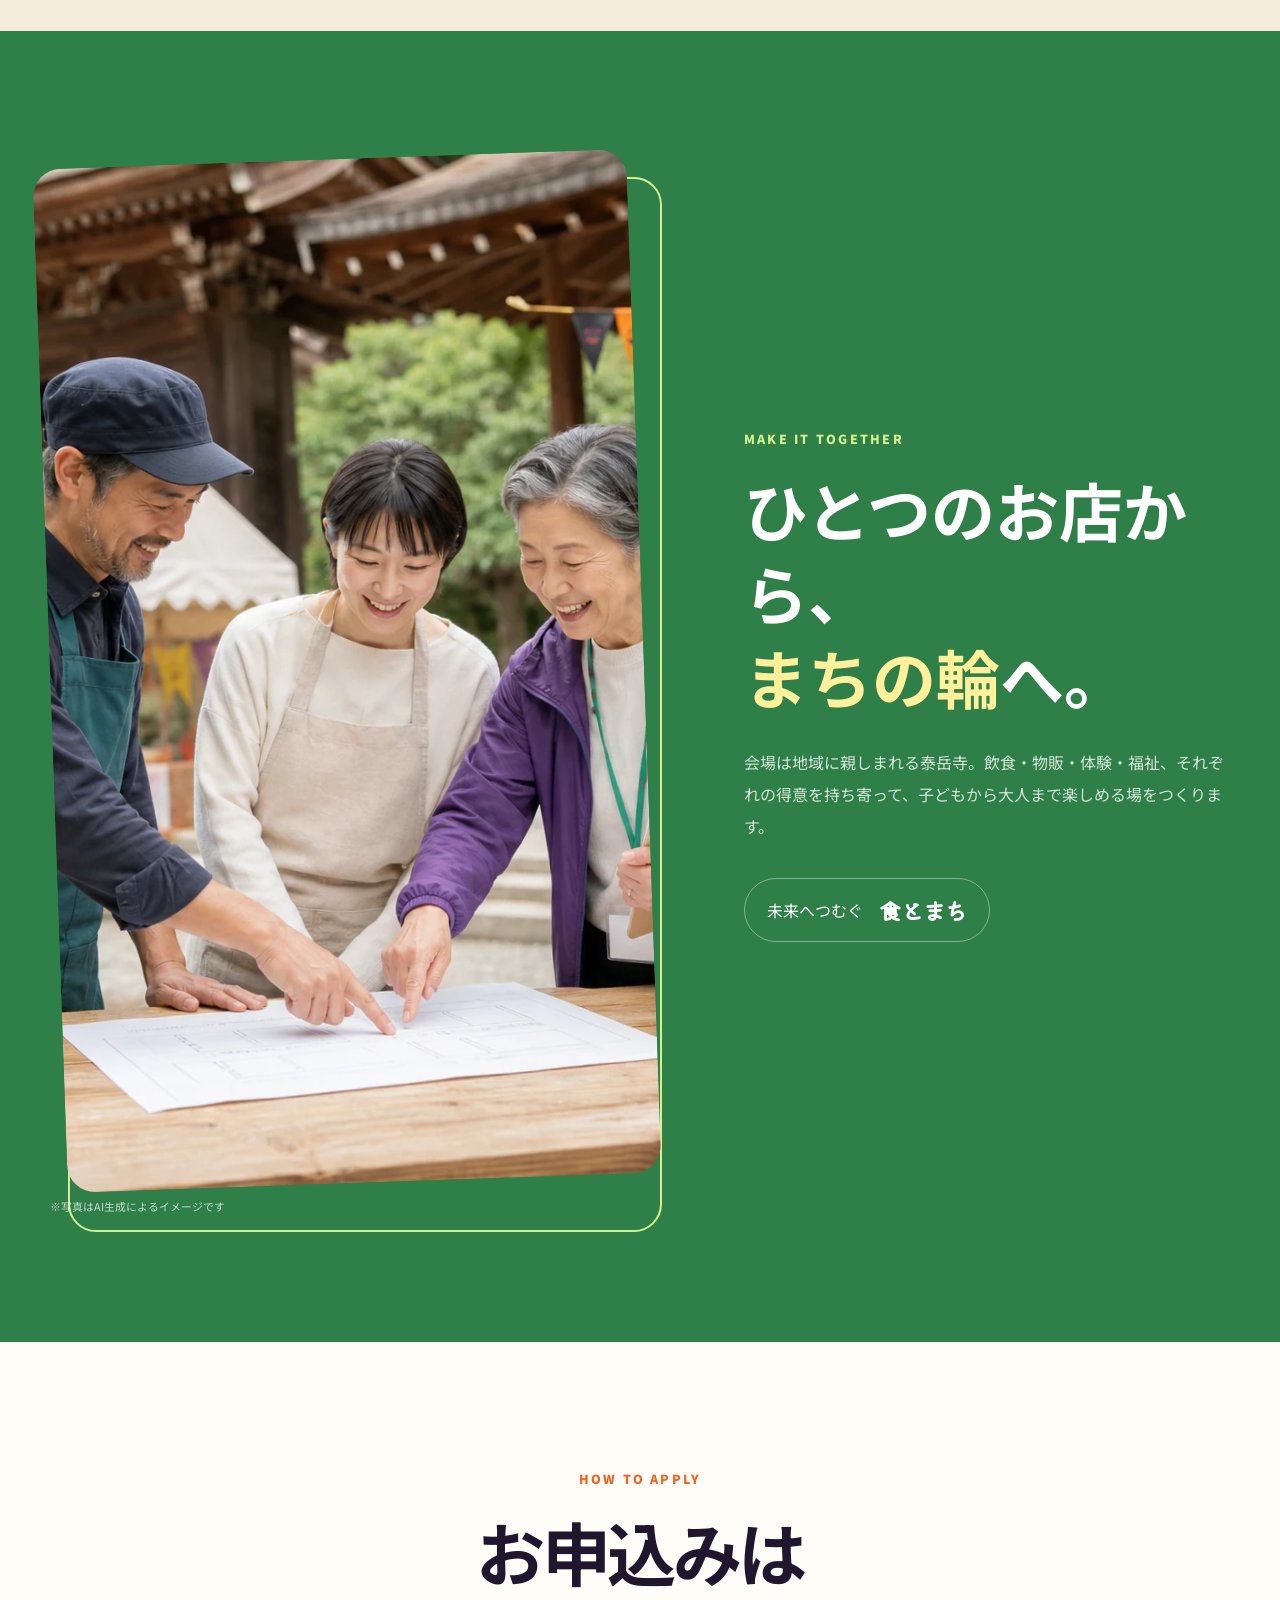
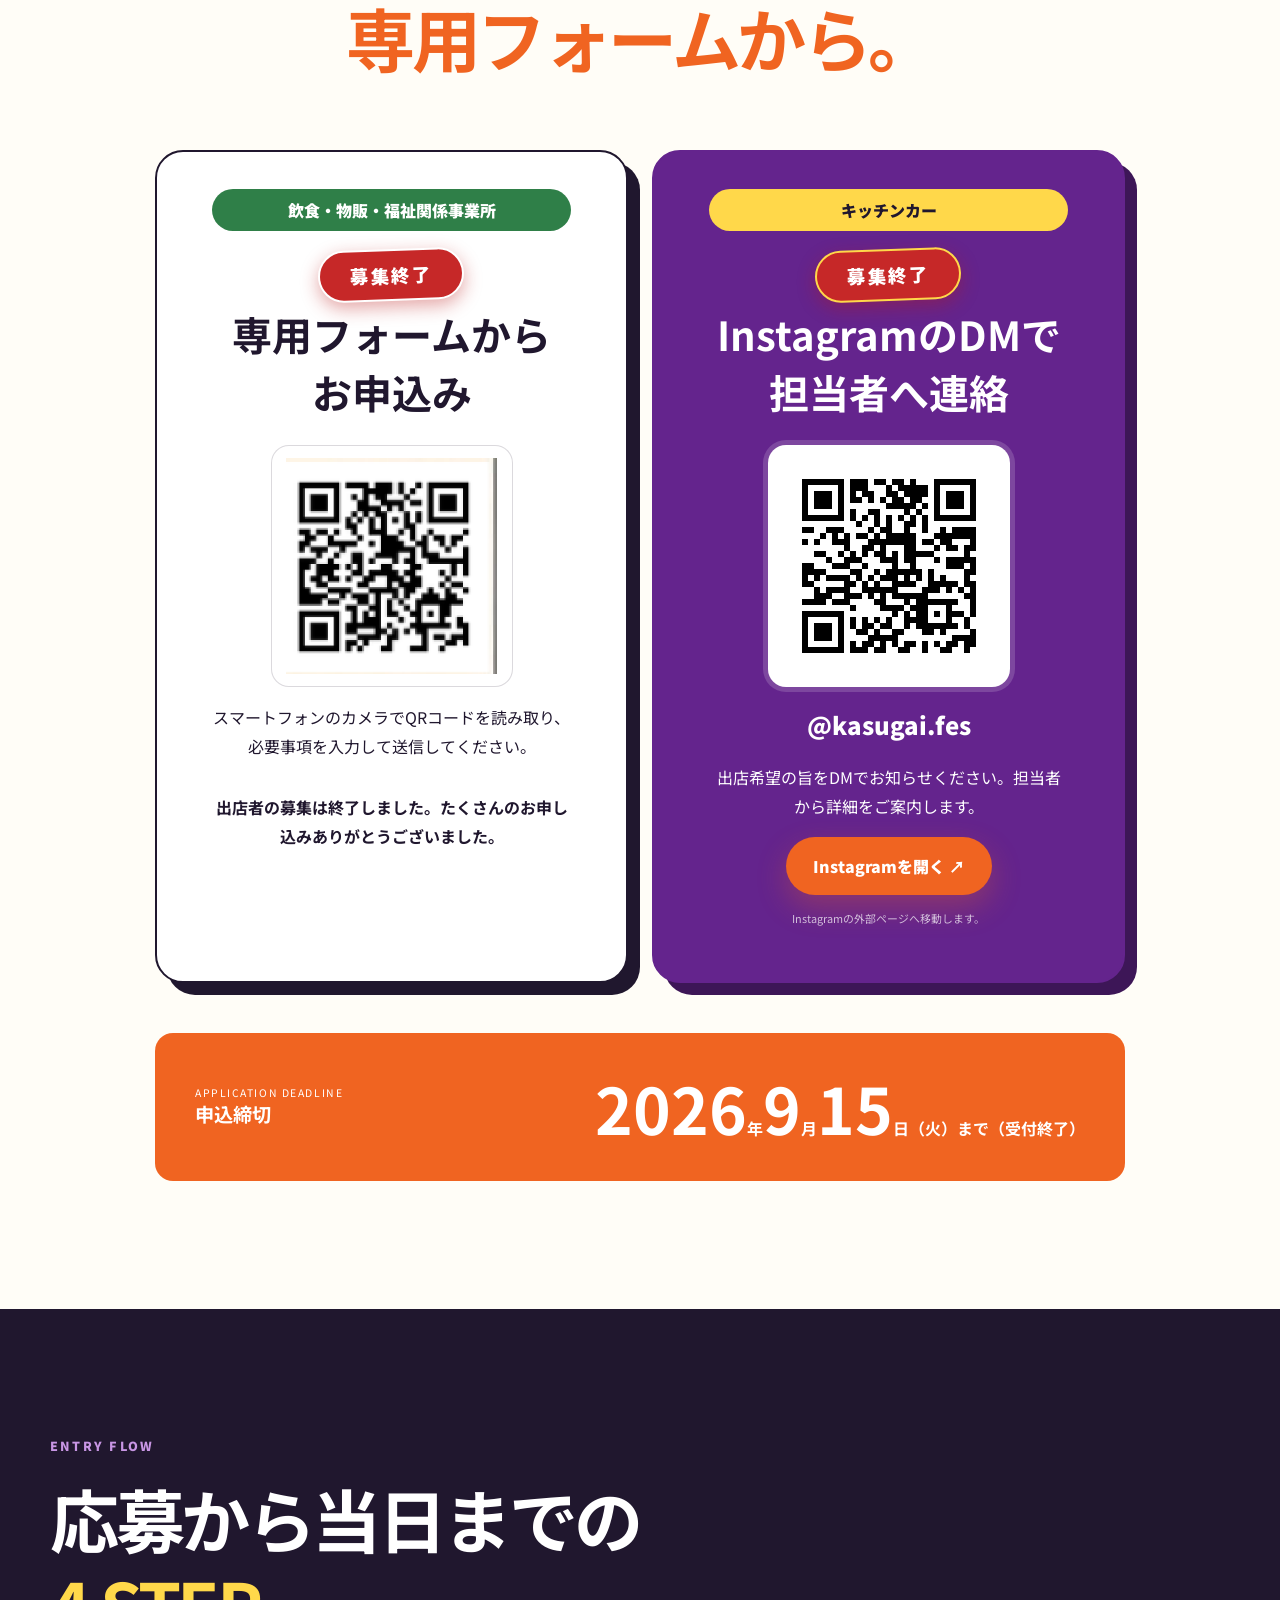
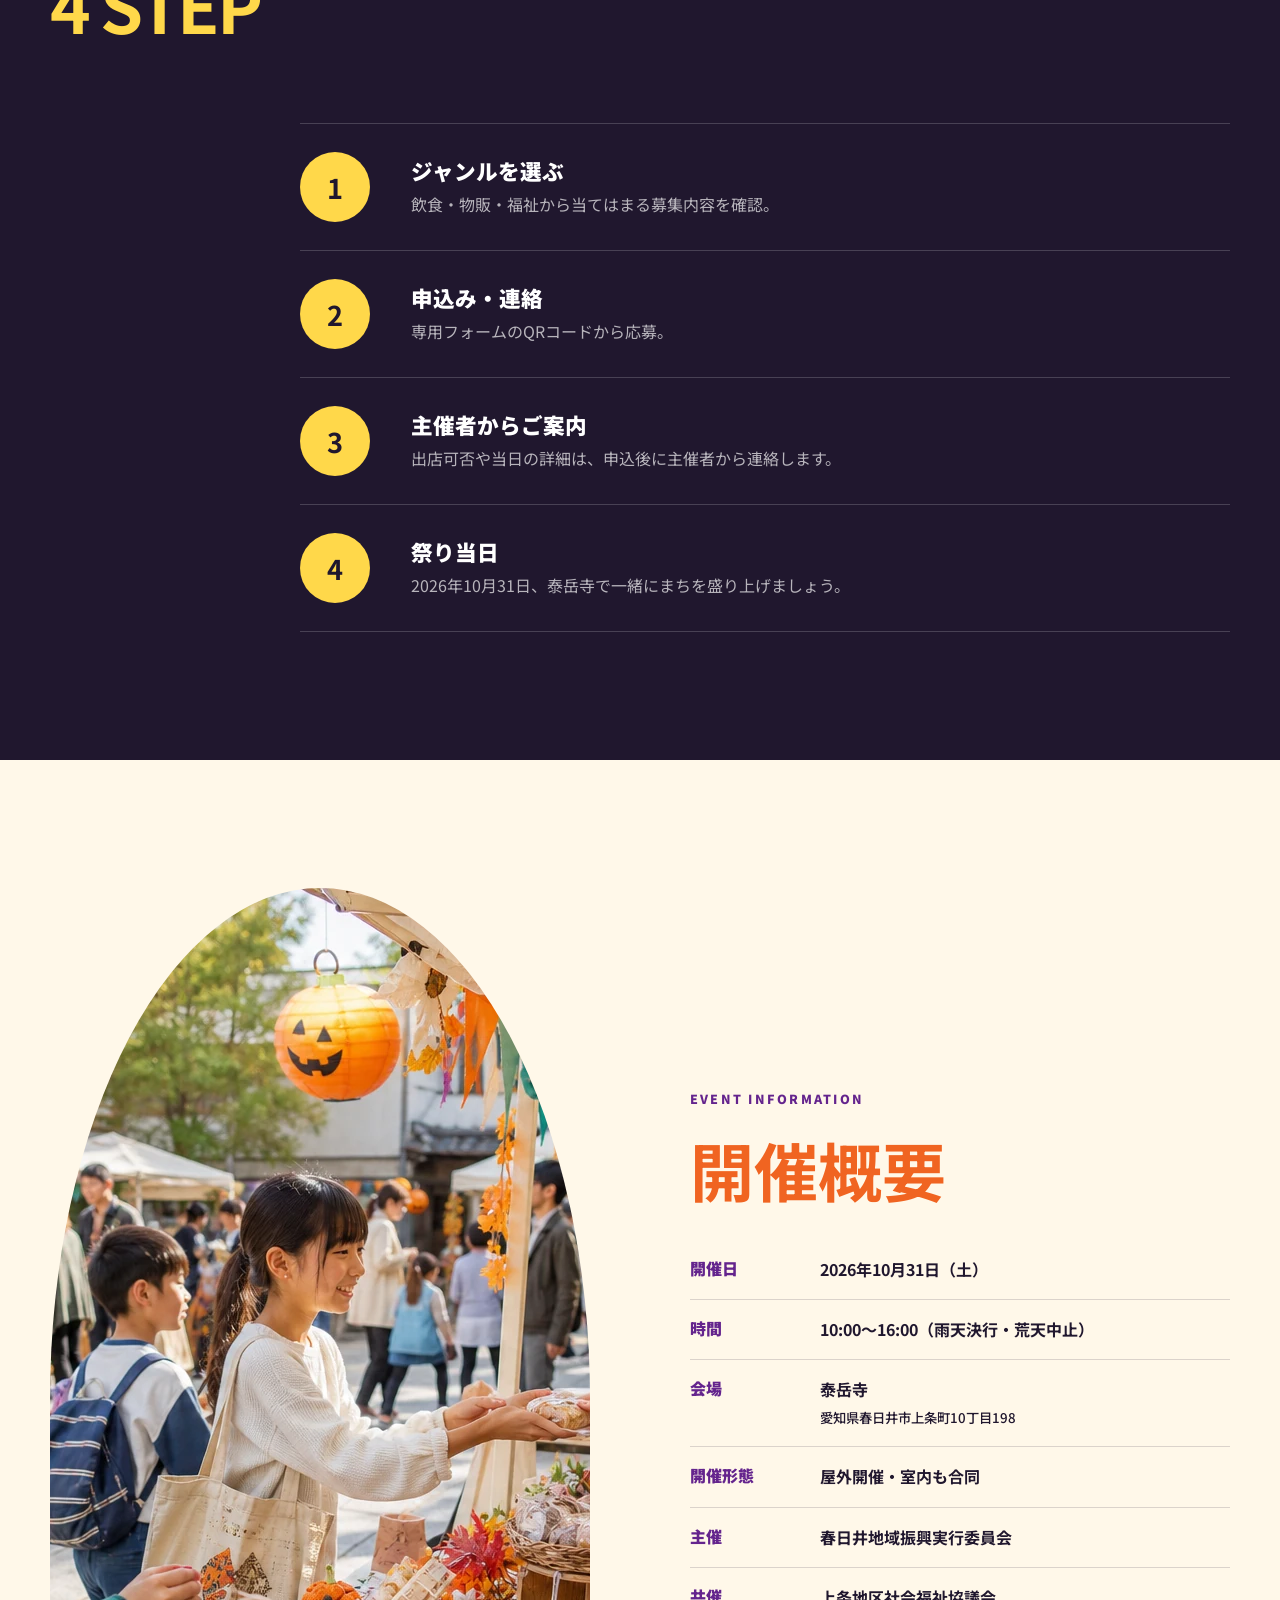
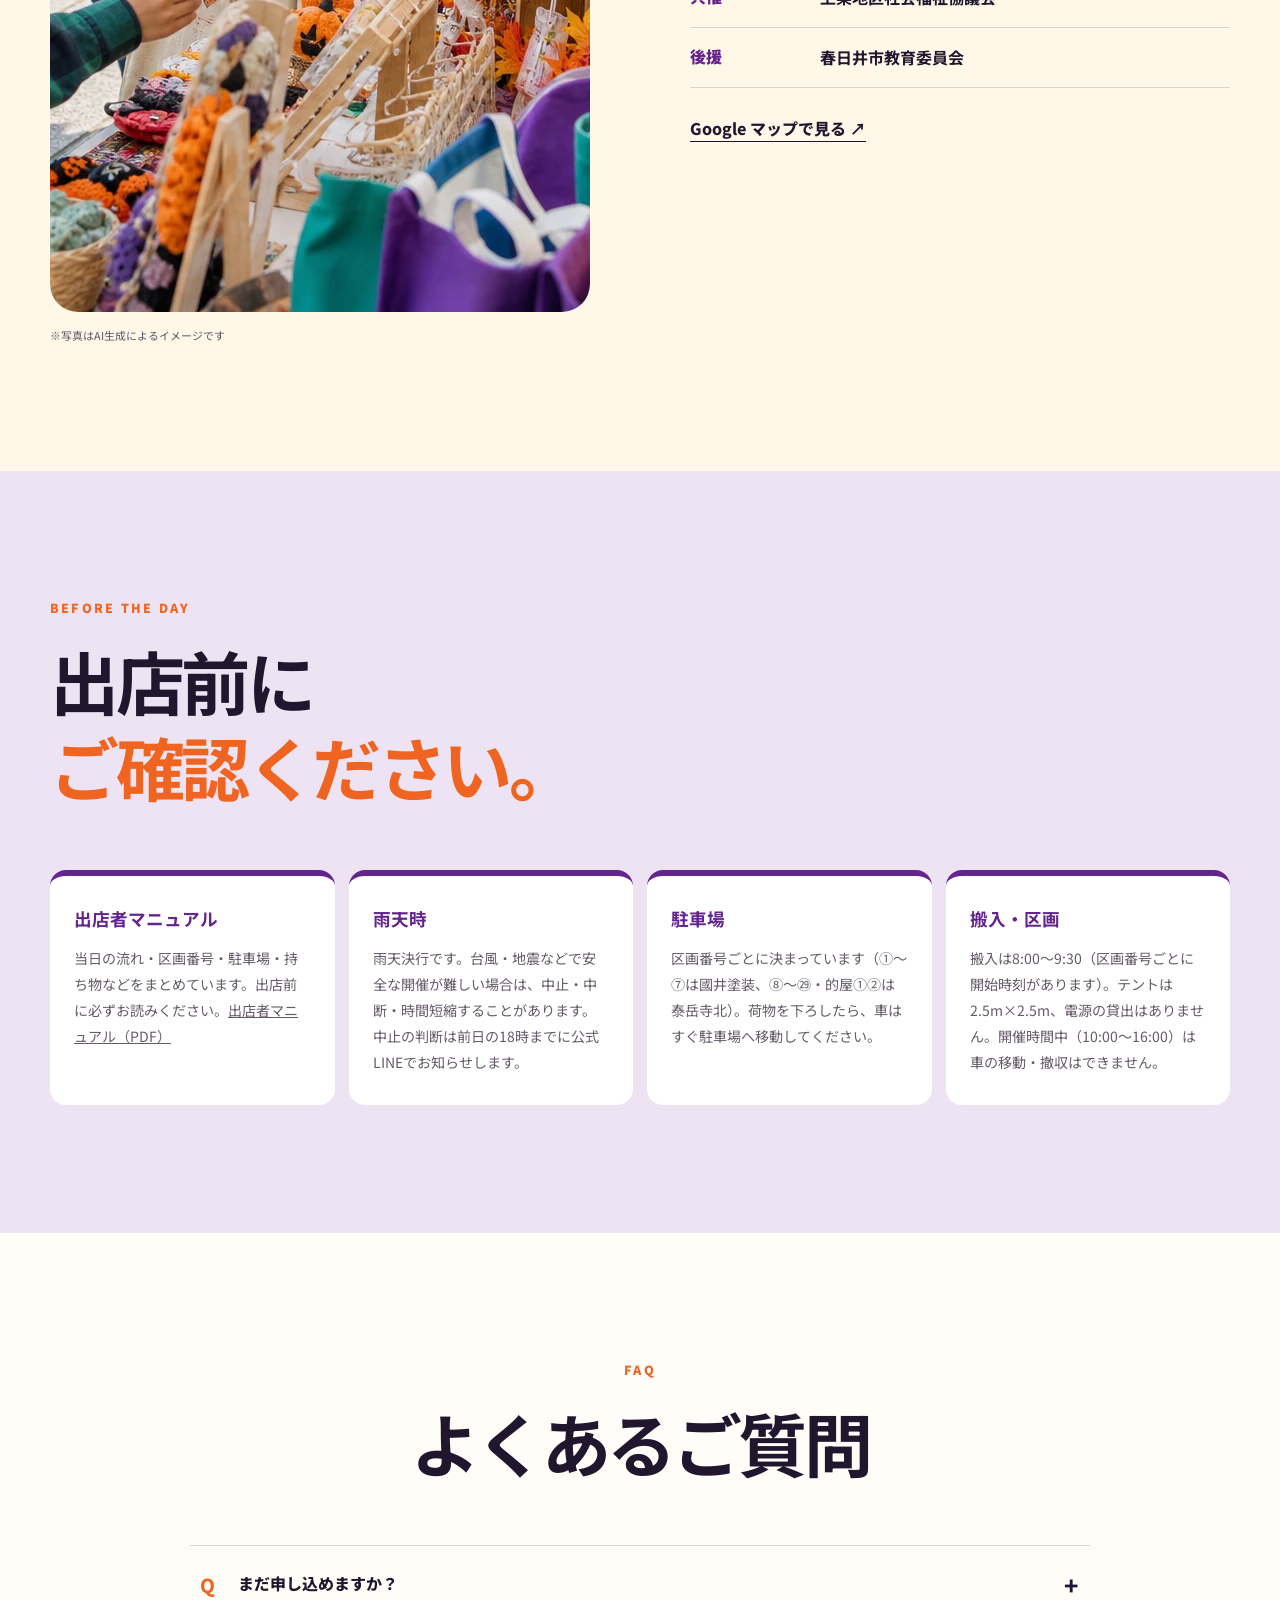
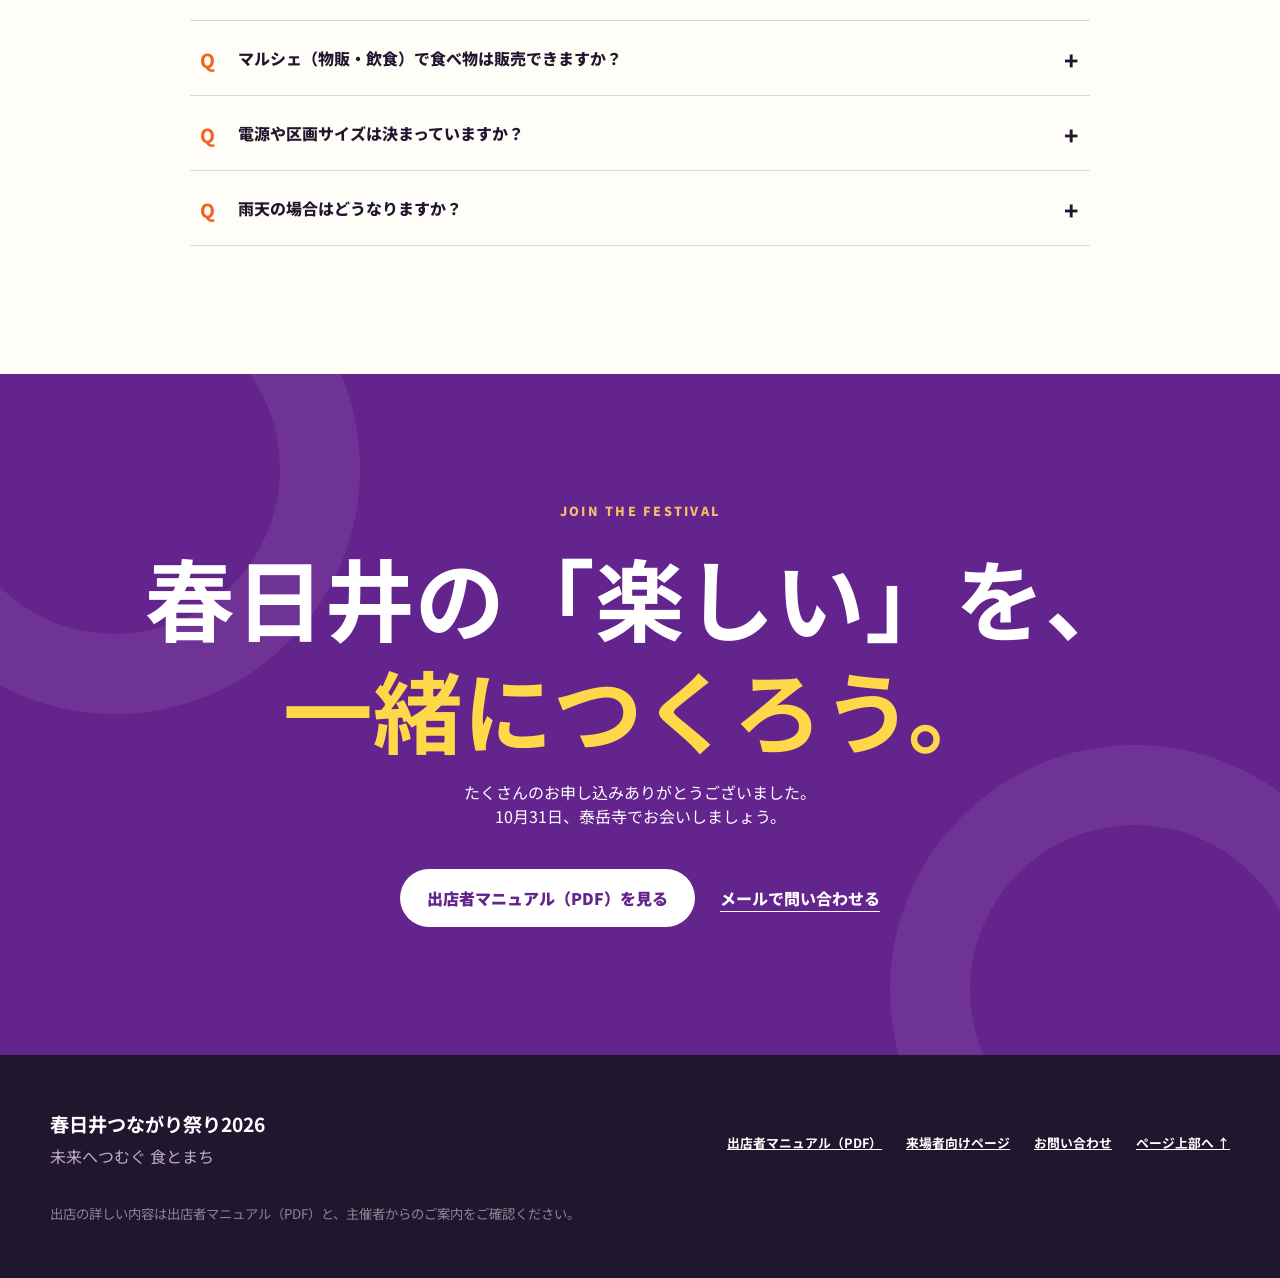
==== commit 34201d2e: "来場者LP: 駐車場案内・タイムスケジュール・ボランティア受付終了のデザインを刷新／マニュアルの配置図から「来場者駐車場」を削除 - 駐車場：イラスト（Codexで生成）入りの見出し、番号つきカード、" ====
--- a/exhibitor/index.html
+++ b/exhibitor/index.html
@@ -30,7 +30,7 @@
     <nav class="site-nav" aria-label="メインナビゲーション">
       <a href="#categories">募集内容</a>
       <a href="#flow">申込の流れ</a>
-      <a class="button button--small" href="assets/docs/kasugai-tsunagari-2026-exhibitor-manual.pdf?v=20261027" target="_blank" rel="noopener">出店者マニュアル</a>
+      <a class="button button--small" href="assets/docs/kasugai-tsunagari-2026-exhibitor-manual.pdf?v=20261028" target="_blank" rel="noopener">出店者マニュアル</a>
     </nav>
   </header>
 
@@ -45,7 +45,7 @@
         <p class="hero__lead reveal">あなたの得意が、<br><strong>まちの体験</strong>になる。</p>
         <p class="hero__body reveal">食・ものづくり・体験・福祉。<br>地域の魅力を一緒に発信し、みんなで楽しい一日をつくりませんか。</p>
         <div class="hero__actions reveal">
-          <a class="button button--primary" href="assets/docs/kasugai-tsunagari-2026-exhibitor-manual.pdf?v=20261027" target="_blank" rel="noopener">出店者マニュアル（PDF）を見る <span aria-hidden="true">↗</span></a>
+          <a class="button button--primary" href="assets/docs/kasugai-tsunagari-2026-exhibitor-manual.pdf?v=20261028" target="_blank" rel="noopener">出店者マニュアル（PDF）を見る <span aria-hidden="true">↗</span></a>
           <a class="text-link" href="#event">開催概要を見る</a>
         </div>
         <div class="deadline-chip reveal">
@@ -263,7 +263,7 @@
       </div>
       <div class="note-grid">
         <article class="reveal"><b>出店者マニュアル</b>
-          <p>当日の流れ・区画番号・駐車場・持ち物などをまとめています。出店前に必ずお読みください。<a href="assets/docs/kasugai-tsunagari-2026-exhibitor-manual.pdf?v=20261027" target="_blank" rel="noopener">出店者マニュアル（PDF）</a></p>
+          <p>当日の流れ・区画番号・駐車場・持ち物などをまとめています。出店前に必ずお読みください。<a href="assets/docs/kasugai-tsunagari-2026-exhibitor-manual.pdf?v=20261028" target="_blank" rel="noopener">出店者マニュアル（PDF）</a></p>
         </article>
         <article class="reveal"><b>雨天時</b>
           <p>雨天決行です。台風・地震などで安全な開催が難しい場合は、中止・中断・時間短縮することがあります。中止の判断は前日の18時までに公式LINEでお知らせします。</p>
@@ -307,7 +307,7 @@
       <h2 class="reveal">春日井の「楽しい」を、<br><span>一緒につくろう。</span></h2>
       <p class="reveal">たくさんのお申し込みありがとうございました。<br>10月31日、泰岳寺でお会いしましょう。</p>
       <div class="final-cta__buttons reveal">
-        <a class="button button--light" href="assets/docs/kasugai-tsunagari-2026-exhibitor-manual.pdf?v=20261027" target="_blank" rel="noopener">出店者マニュアル（PDF）を見る</a>
+        <a class="button button--light" href="assets/docs/kasugai-tsunagari-2026-exhibitor-manual.pdf?v=20261028" target="_blank" rel="noopener">出店者マニュアル（PDF）を見る</a>
         <a class="text-link text-link--light" href="mailto:kasugaitunagari@gmail.com">メールで問い合わせる</a>
       </div>
       <div class="confetti-zone" aria-hidden="true"></div>
@@ -320,7 +320,7 @@
       <p>未来へつむぐ 食とまち</p>
     </div>
     <div class="footer-links">
-      <a href="assets/docs/kasugai-tsunagari-2026-exhibitor-manual.pdf?v=20261027" target="_blank" rel="noopener">出店者マニュアル（PDF）</a>
+      <a href="assets/docs/kasugai-tsunagari-2026-exhibitor-manual.pdf?v=20261028" target="_blank" rel="noopener">出店者マニュアル（PDF）</a>
       <a href="../index.html">来場者向けページ</a>
       <a href="mailto:kasugaitunagari@gmail.com">お問い合わせ</a>
       <a href="#top">ページ上部へ ↑</a>
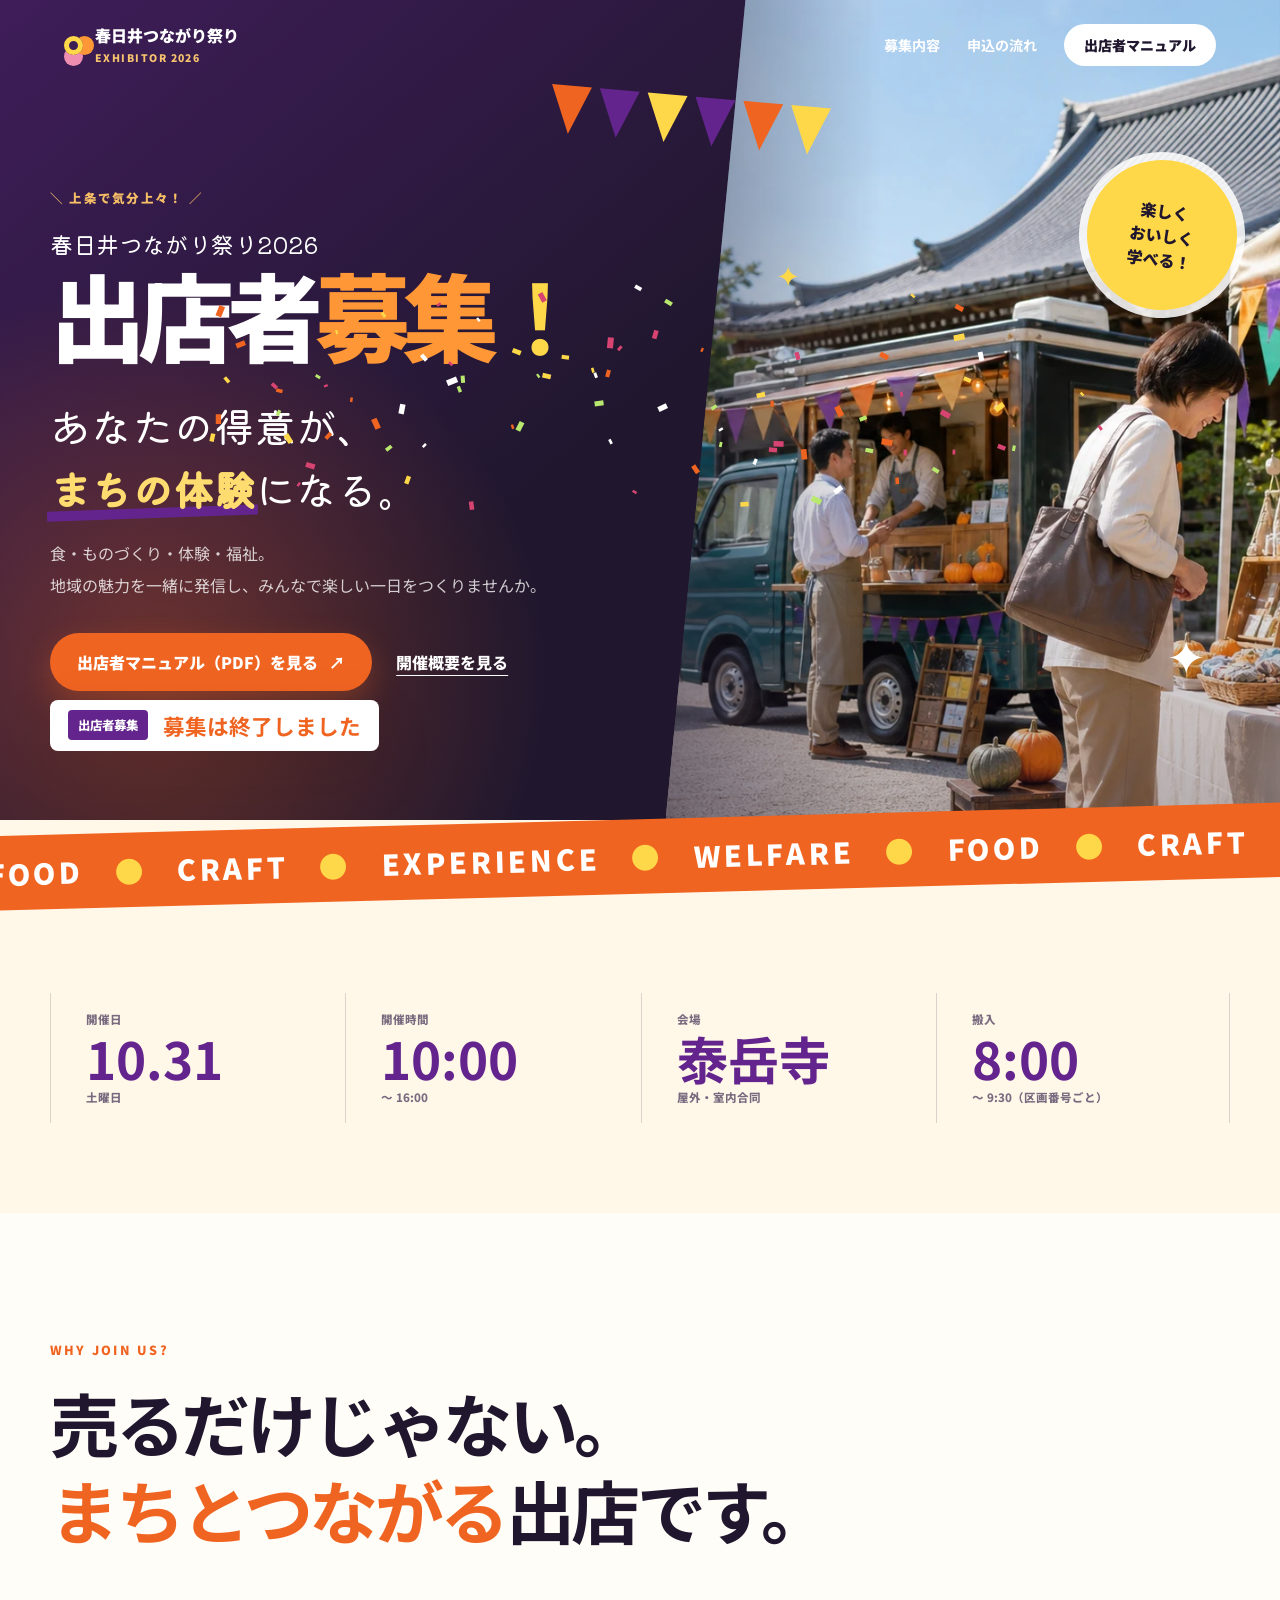
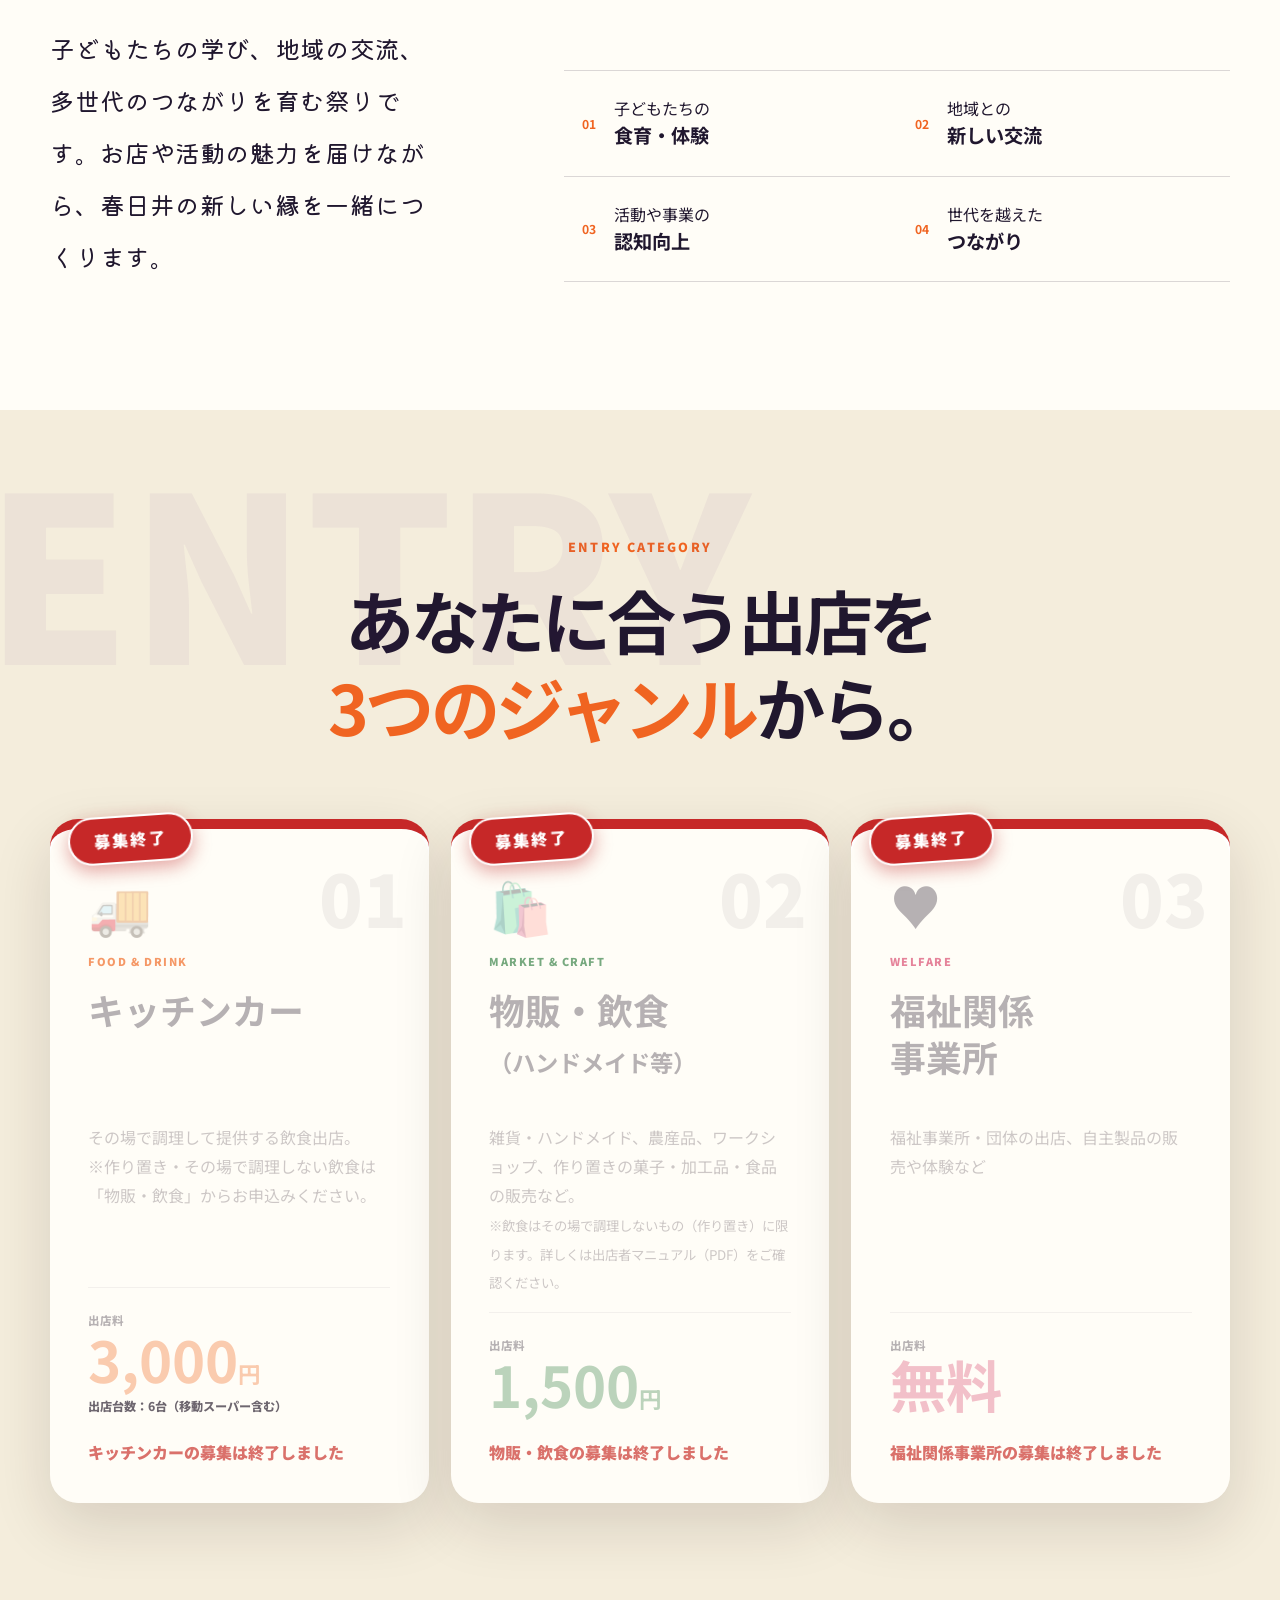
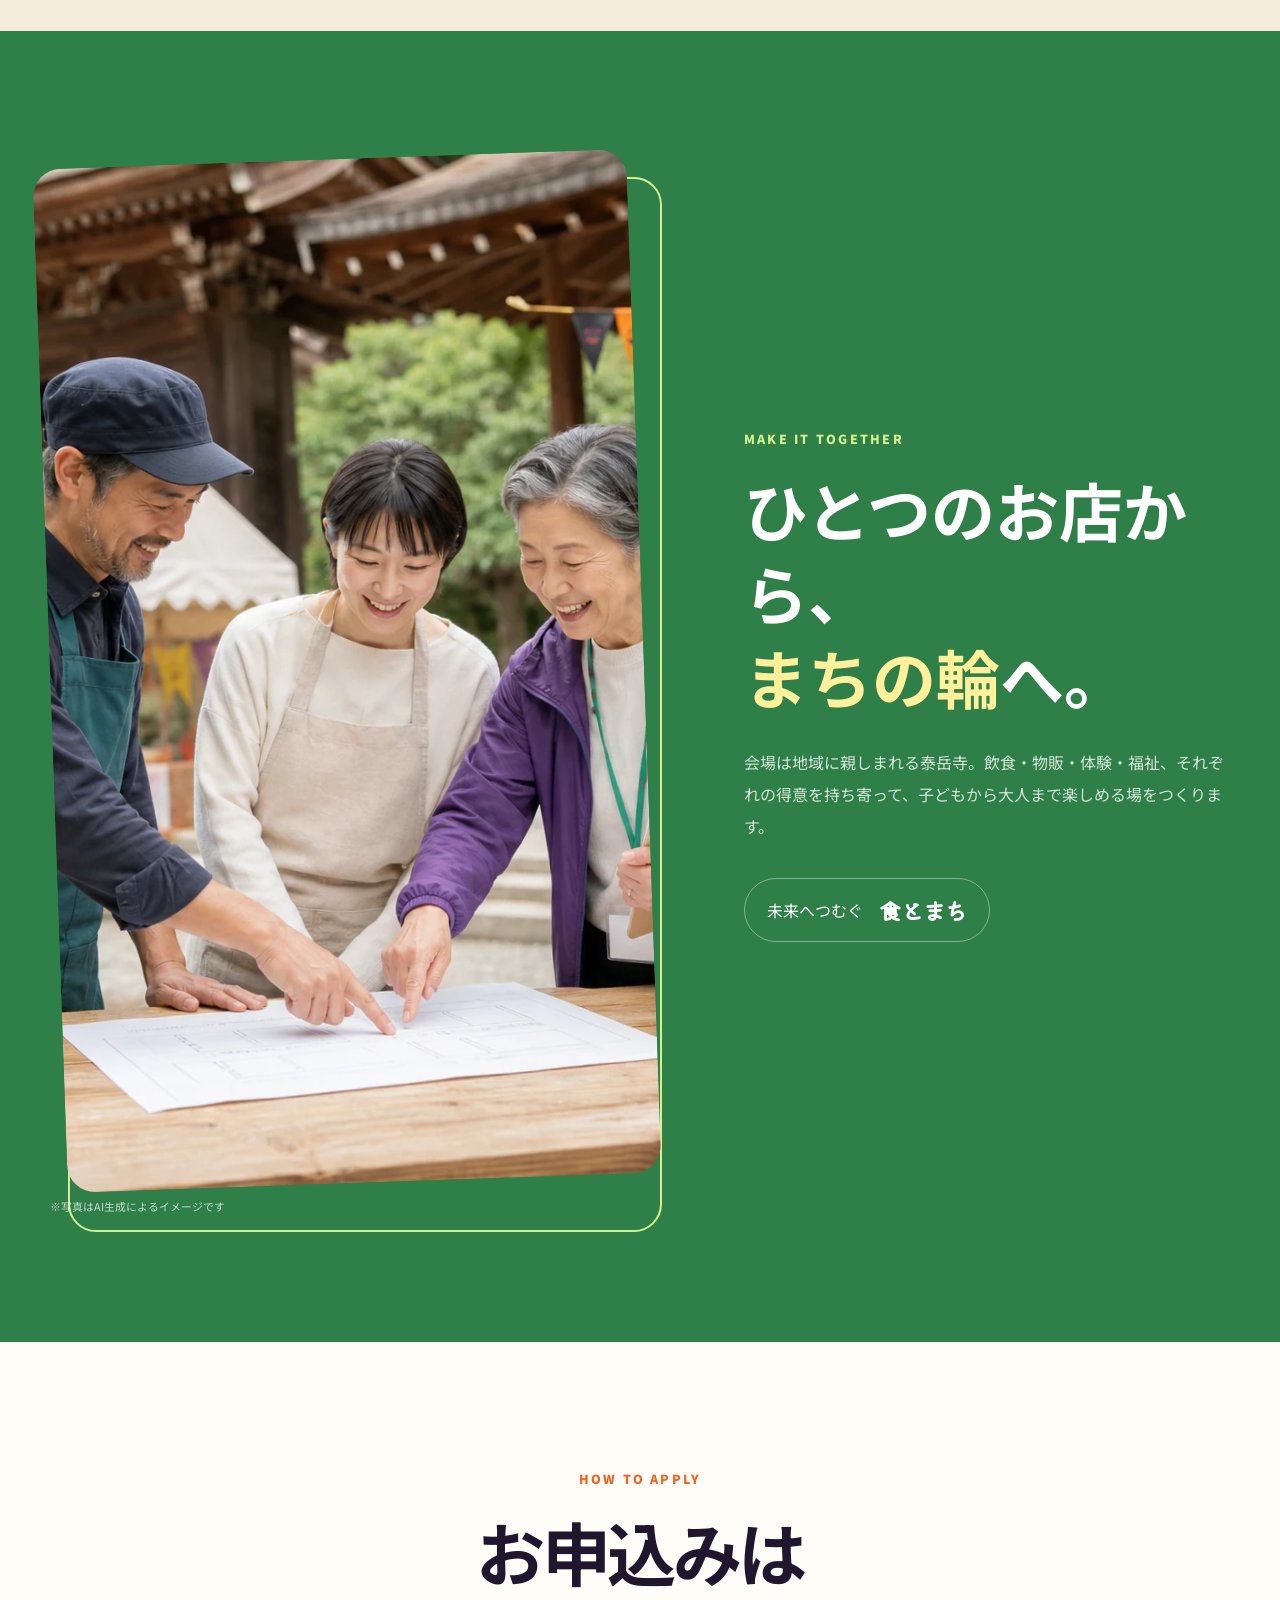
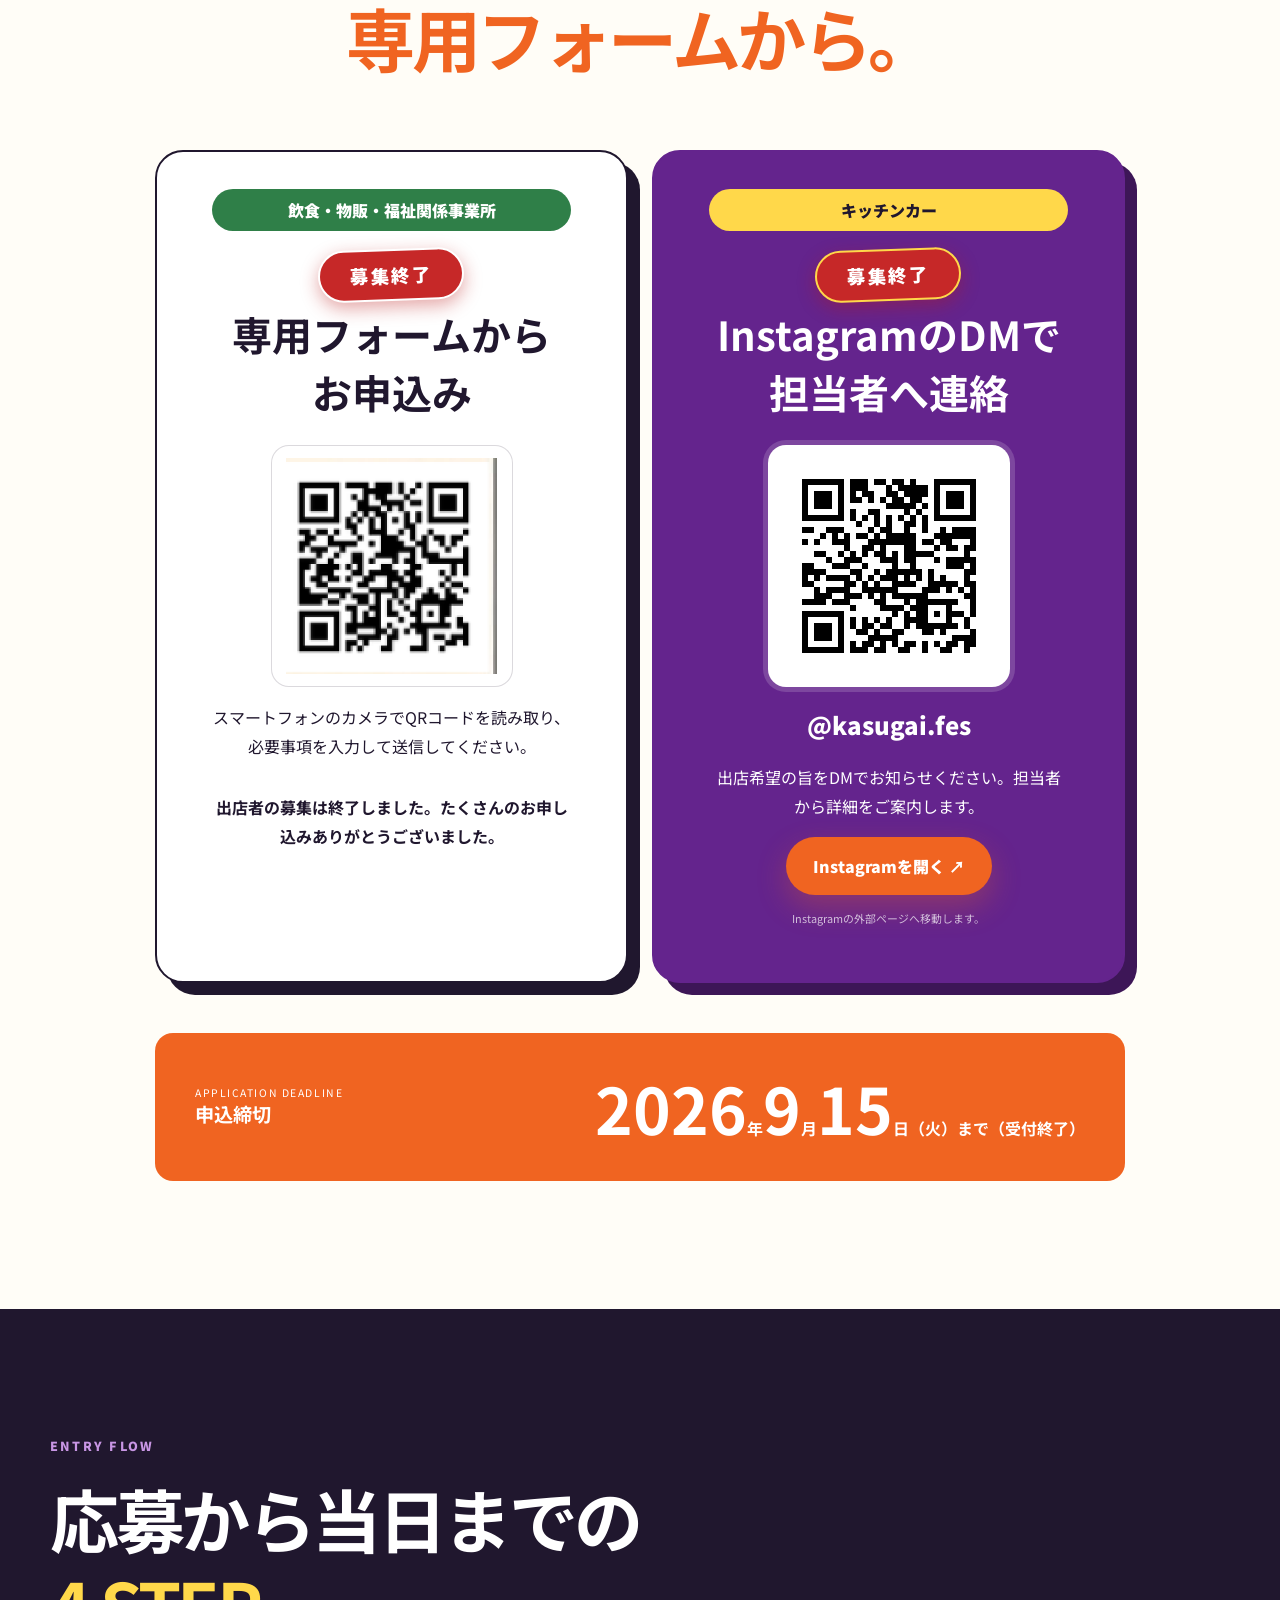
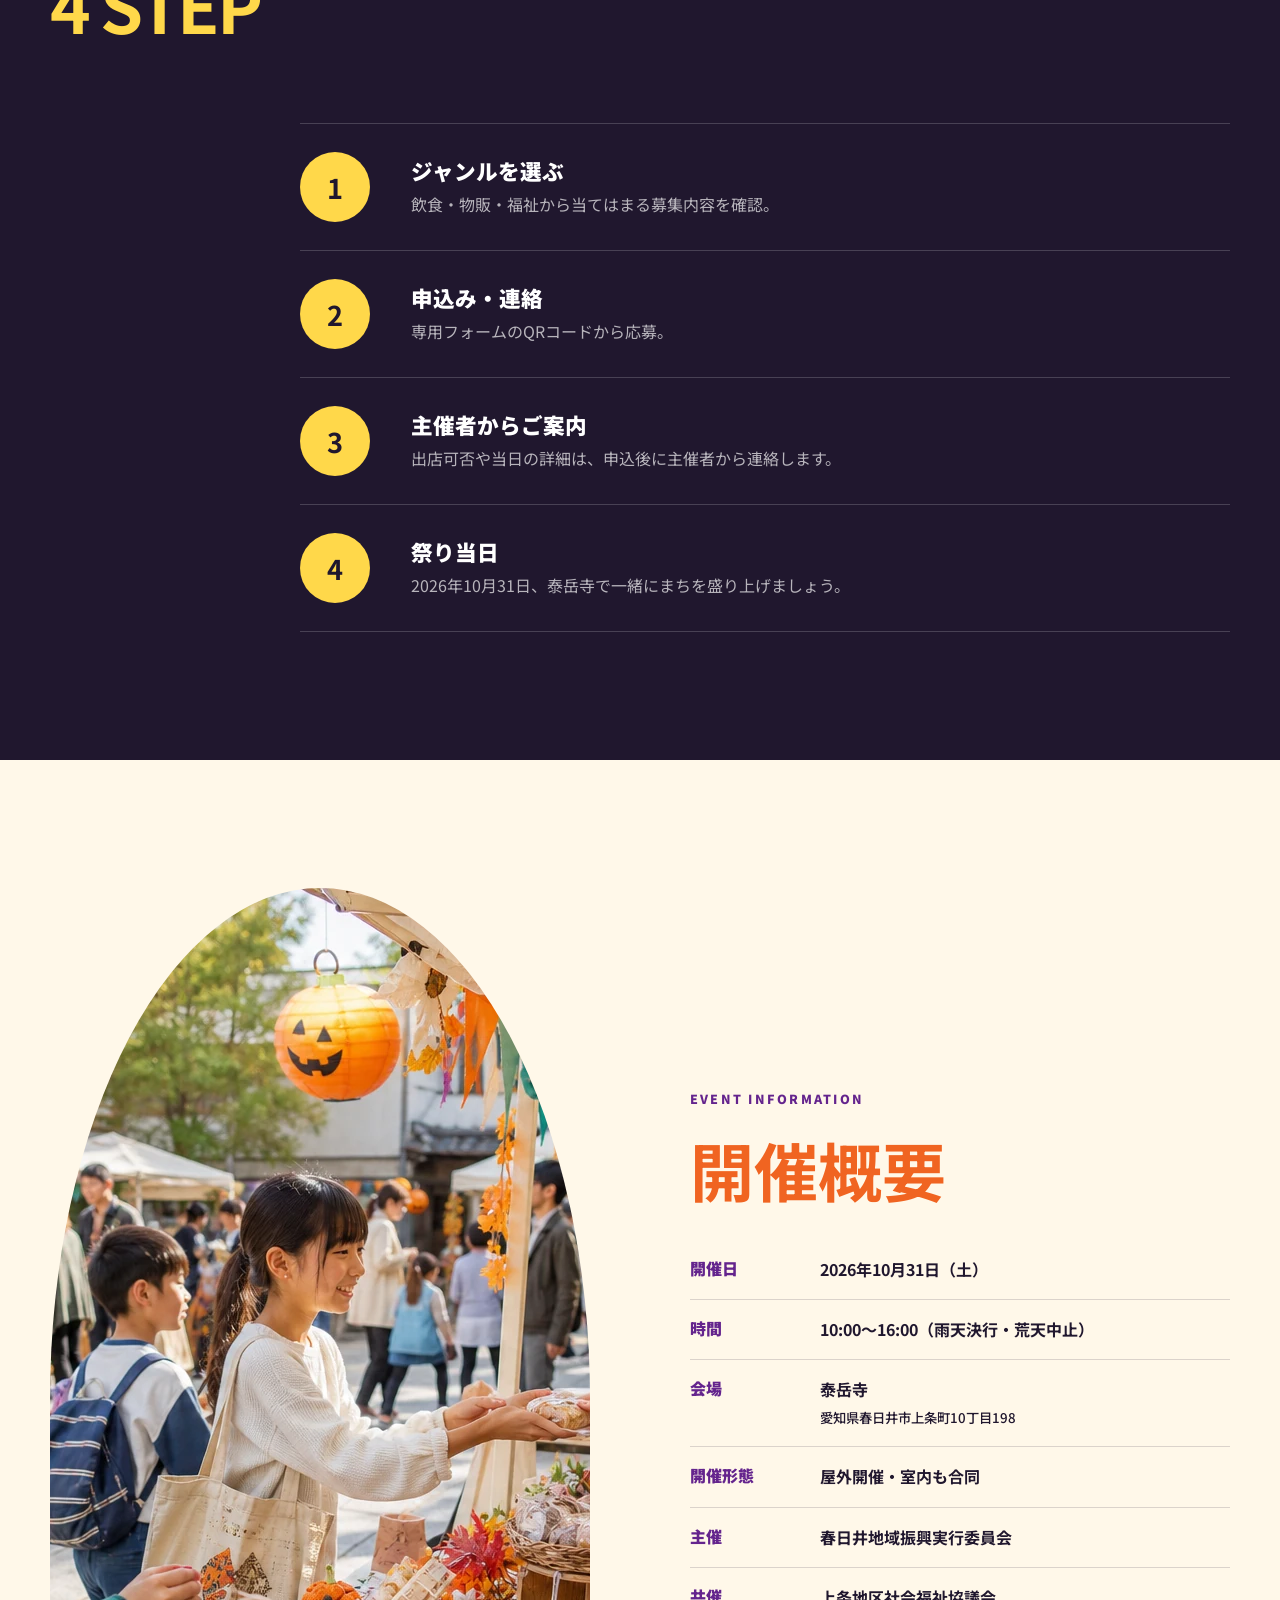
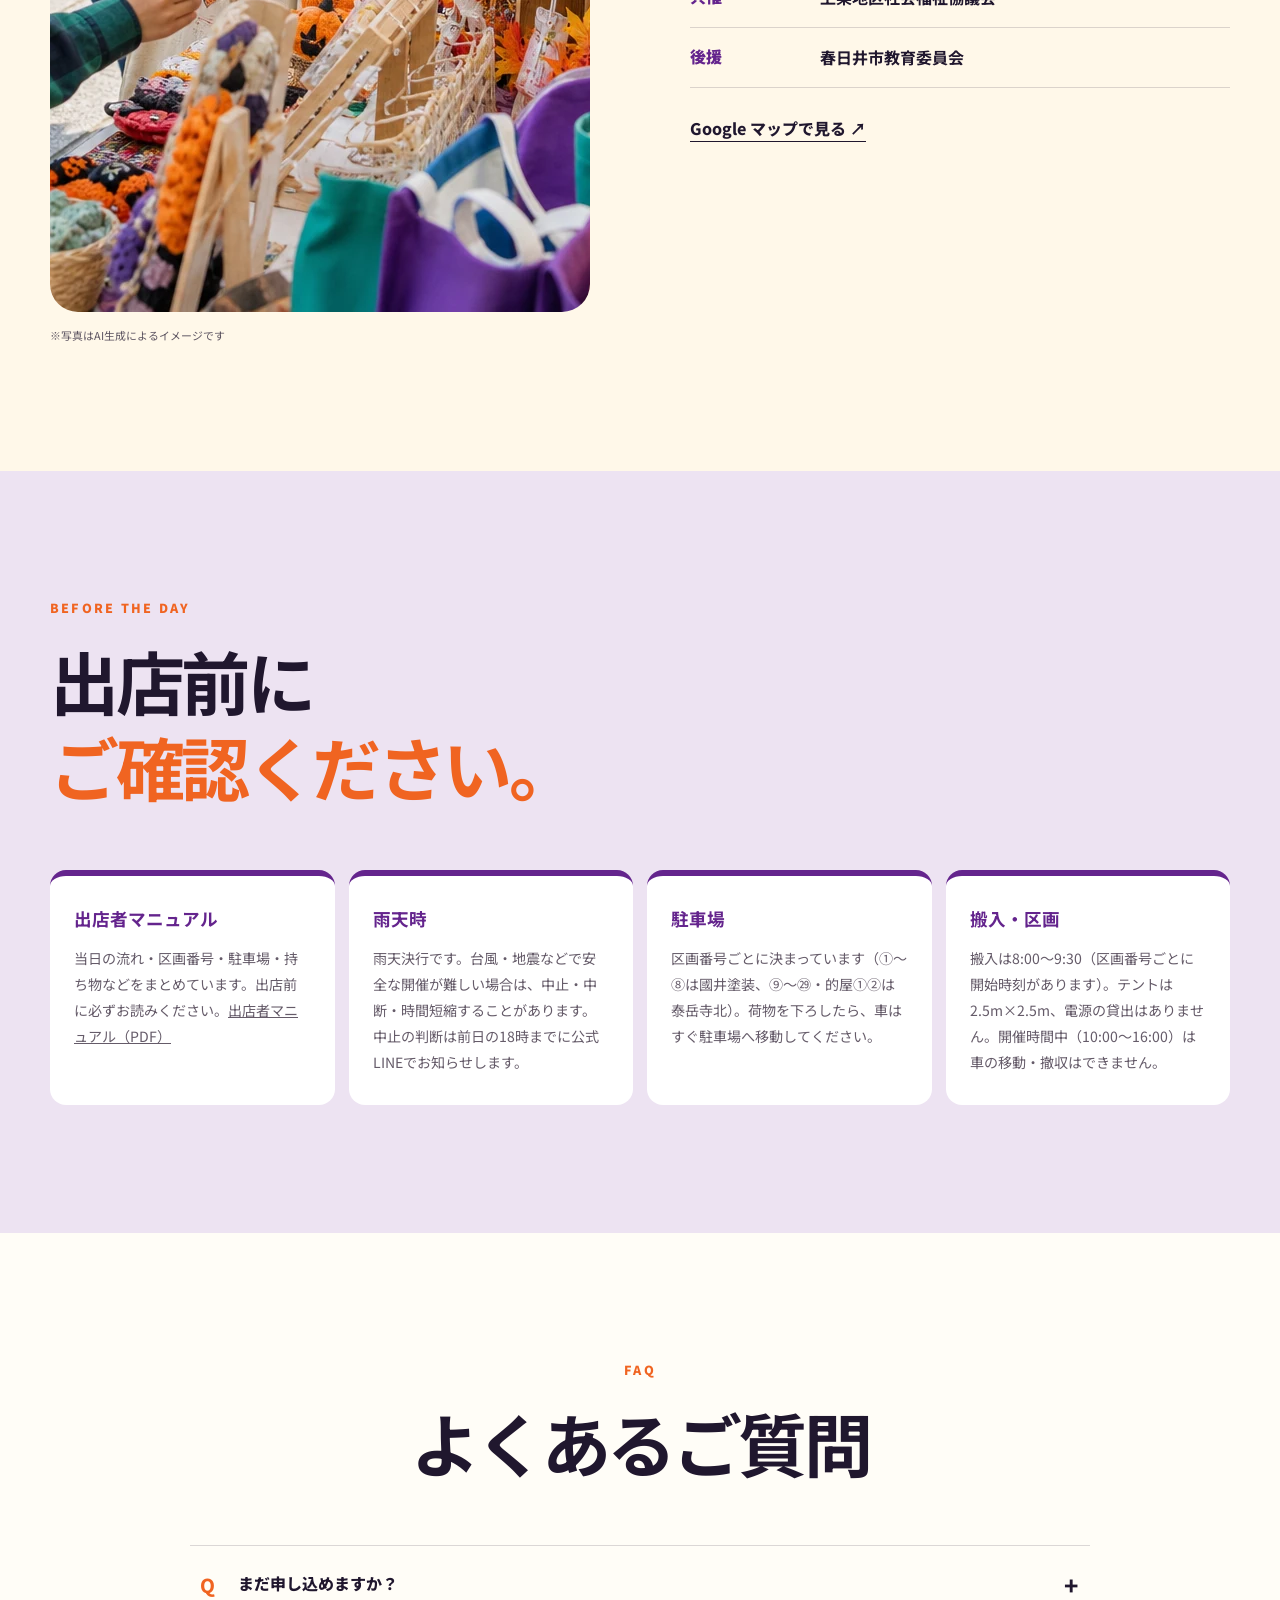
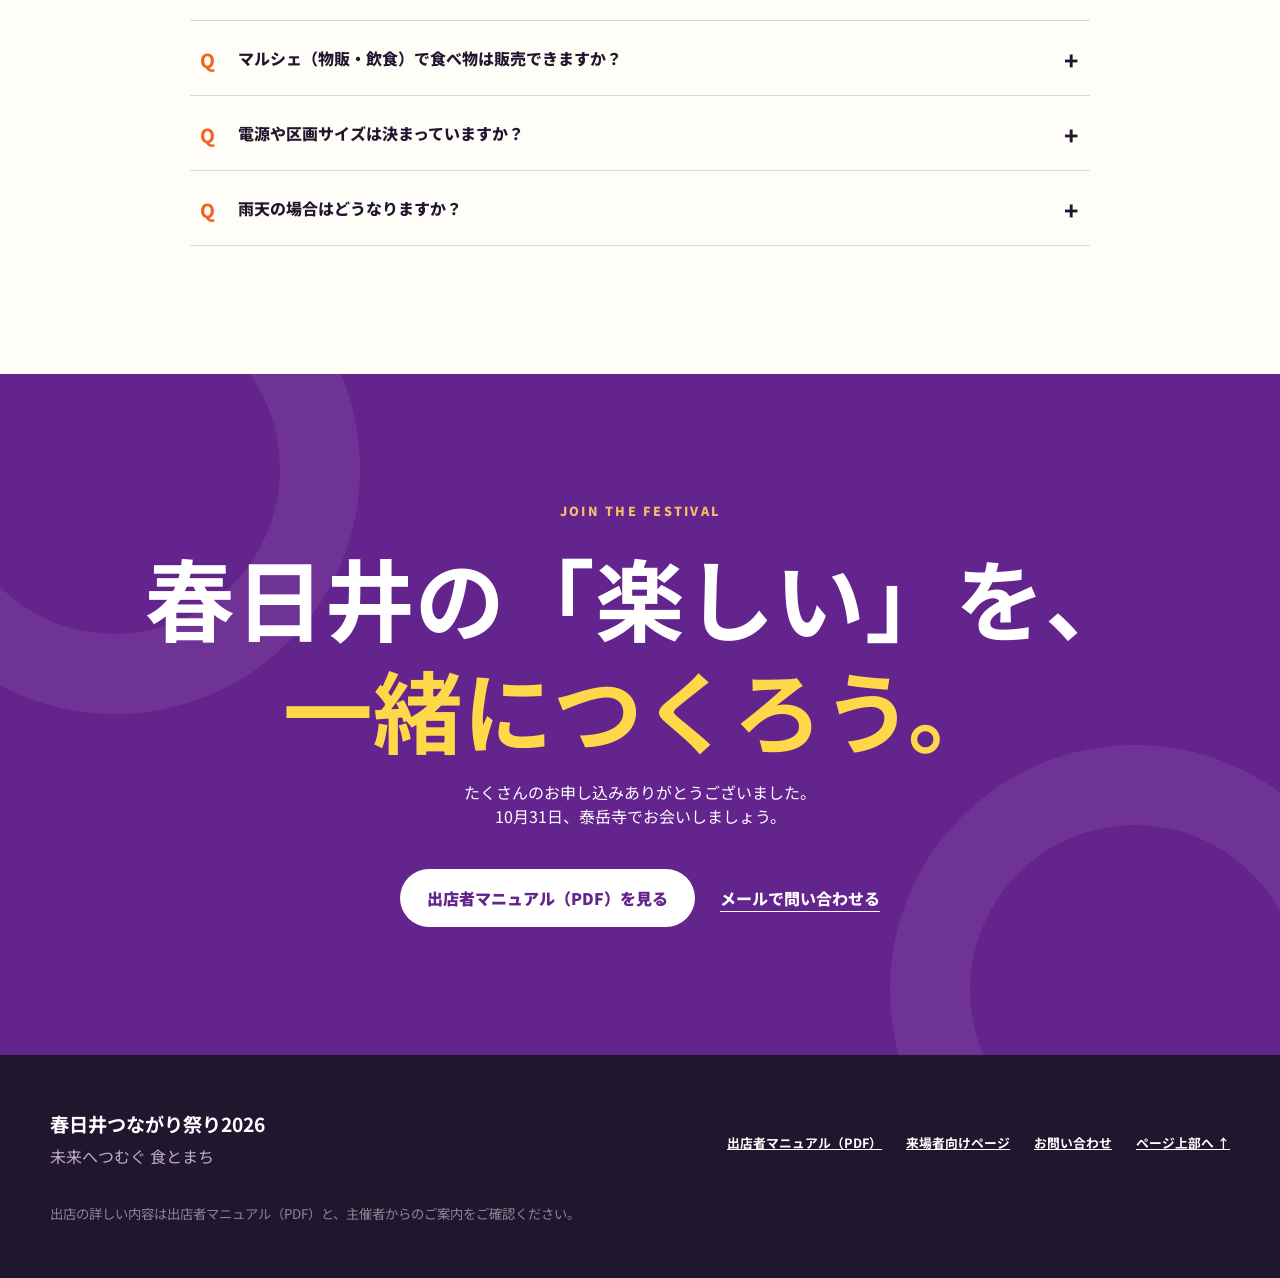
==== commit 4eea54cb: "出店者LP: マニュアルの駐車場割り振りを最新に（⑧を國井塗装へ） - 番号一覧のコピー（10/29）に合わせ、①〜⑧が國井塗装、⑨〜㉙・的屋①②が泰岳寺北 - マニュアルの割り振り一覧・説明文・駐車" ====
--- a/exhibitor/index.html
+++ b/exhibitor/index.html
@@ -30,7 +30,7 @@
     <nav class="site-nav" aria-label="メインナビゲーション">
       <a href="#categories">募集内容</a>
       <a href="#flow">申込の流れ</a>
-      <a class="button button--small" href="assets/docs/kasugai-tsunagari-2026-exhibitor-manual.pdf?v=20261028" target="_blank" rel="noopener">出店者マニュアル</a>
+      <a class="button button--small" href="assets/docs/kasugai-tsunagari-2026-exhibitor-manual.pdf?v=20261029" target="_blank" rel="noopener">出店者マニュアル</a>
     </nav>
   </header>
 
@@ -45,7 +45,7 @@
         <p class="hero__lead reveal">あなたの得意が、<br><strong>まちの体験</strong>になる。</p>
         <p class="hero__body reveal">食・ものづくり・体験・福祉。<br>地域の魅力を一緒に発信し、みんなで楽しい一日をつくりませんか。</p>
         <div class="hero__actions reveal">
-          <a class="button button--primary" href="assets/docs/kasugai-tsunagari-2026-exhibitor-manual.pdf?v=20261028" target="_blank" rel="noopener">出店者マニュアル（PDF）を見る <span aria-hidden="true">↗</span></a>
+          <a class="button button--primary" href="assets/docs/kasugai-tsunagari-2026-exhibitor-manual.pdf?v=20261029" target="_blank" rel="noopener">出店者マニュアル（PDF）を見る <span aria-hidden="true">↗</span></a>
           <a class="text-link" href="#event">開催概要を見る</a>
         </div>
         <div class="deadline-chip reveal">
@@ -263,13 +263,13 @@
       </div>
       <div class="note-grid">
         <article class="reveal"><b>出店者マニュアル</b>
-          <p>当日の流れ・区画番号・駐車場・持ち物などをまとめています。出店前に必ずお読みください。<a href="assets/docs/kasugai-tsunagari-2026-exhibitor-manual.pdf?v=20261028" target="_blank" rel="noopener">出店者マニュアル（PDF）</a></p>
+          <p>当日の流れ・区画番号・駐車場・持ち物などをまとめています。出店前に必ずお読みください。<a href="assets/docs/kasugai-tsunagari-2026-exhibitor-manual.pdf?v=20261029" target="_blank" rel="noopener">出店者マニュアル（PDF）</a></p>
         </article>
         <article class="reveal"><b>雨天時</b>
           <p>雨天決行です。台風・地震などで安全な開催が難しい場合は、中止・中断・時間短縮することがあります。中止の判断は前日の18時までに公式LINEでお知らせします。</p>
         </article>
         <article class="reveal"><b>駐車場</b>
-          <p>区画番号ごとに決まっています（①〜⑦は國井塗装、⑧〜㉙・的屋①②は泰岳寺北）。荷物を下ろしたら、車はすぐ駐車場へ移動してください。</p>
+          <p>区画番号ごとに決まっています（①〜⑧は國井塗装、⑨〜㉙・的屋①②は泰岳寺北）。荷物を下ろしたら、車はすぐ駐車場へ移動してください。</p>
         </article>
         <article class="reveal"><b>搬入・区画</b>
           <p>搬入は8:00〜9:30（区画番号ごとに開始時刻があります）。テントは2.5m×2.5m、電源の貸出はありません。開催時間中（10:00〜16:00）は車の移動・撤収はできません。</p>
@@ -307,7 +307,7 @@
       <h2 class="reveal">春日井の「楽しい」を、<br><span>一緒につくろう。</span></h2>
       <p class="reveal">たくさんのお申し込みありがとうございました。<br>10月31日、泰岳寺でお会いしましょう。</p>
       <div class="final-cta__buttons reveal">
-        <a class="button button--light" href="assets/docs/kasugai-tsunagari-2026-exhibitor-manual.pdf?v=20261028" target="_blank" rel="noopener">出店者マニュアル（PDF）を見る</a>
+        <a class="button button--light" href="assets/docs/kasugai-tsunagari-2026-exhibitor-manual.pdf?v=20261029" target="_blank" rel="noopener">出店者マニュアル（PDF）を見る</a>
         <a class="text-link text-link--light" href="mailto:kasugaitunagari@gmail.com">メールで問い合わせる</a>
       </div>
       <div class="confetti-zone" aria-hidden="true"></div>
@@ -320,7 +320,7 @@
       <p>未来へつむぐ 食とまち</p>
     </div>
     <div class="footer-links">
-      <a href="assets/docs/kasugai-tsunagari-2026-exhibitor-manual.pdf?v=20261028" target="_blank" rel="noopener">出店者マニュアル（PDF）</a>
+      <a href="assets/docs/kasugai-tsunagari-2026-exhibitor-manual.pdf?v=20261029" target="_blank" rel="noopener">出店者マニュアル（PDF）</a>
       <a href="../index.html">来場者向けページ</a>
       <a href="mailto:kasugaitunagari@gmail.com">お問い合わせ</a>
       <a href="#top">ページ上部へ ↑</a>
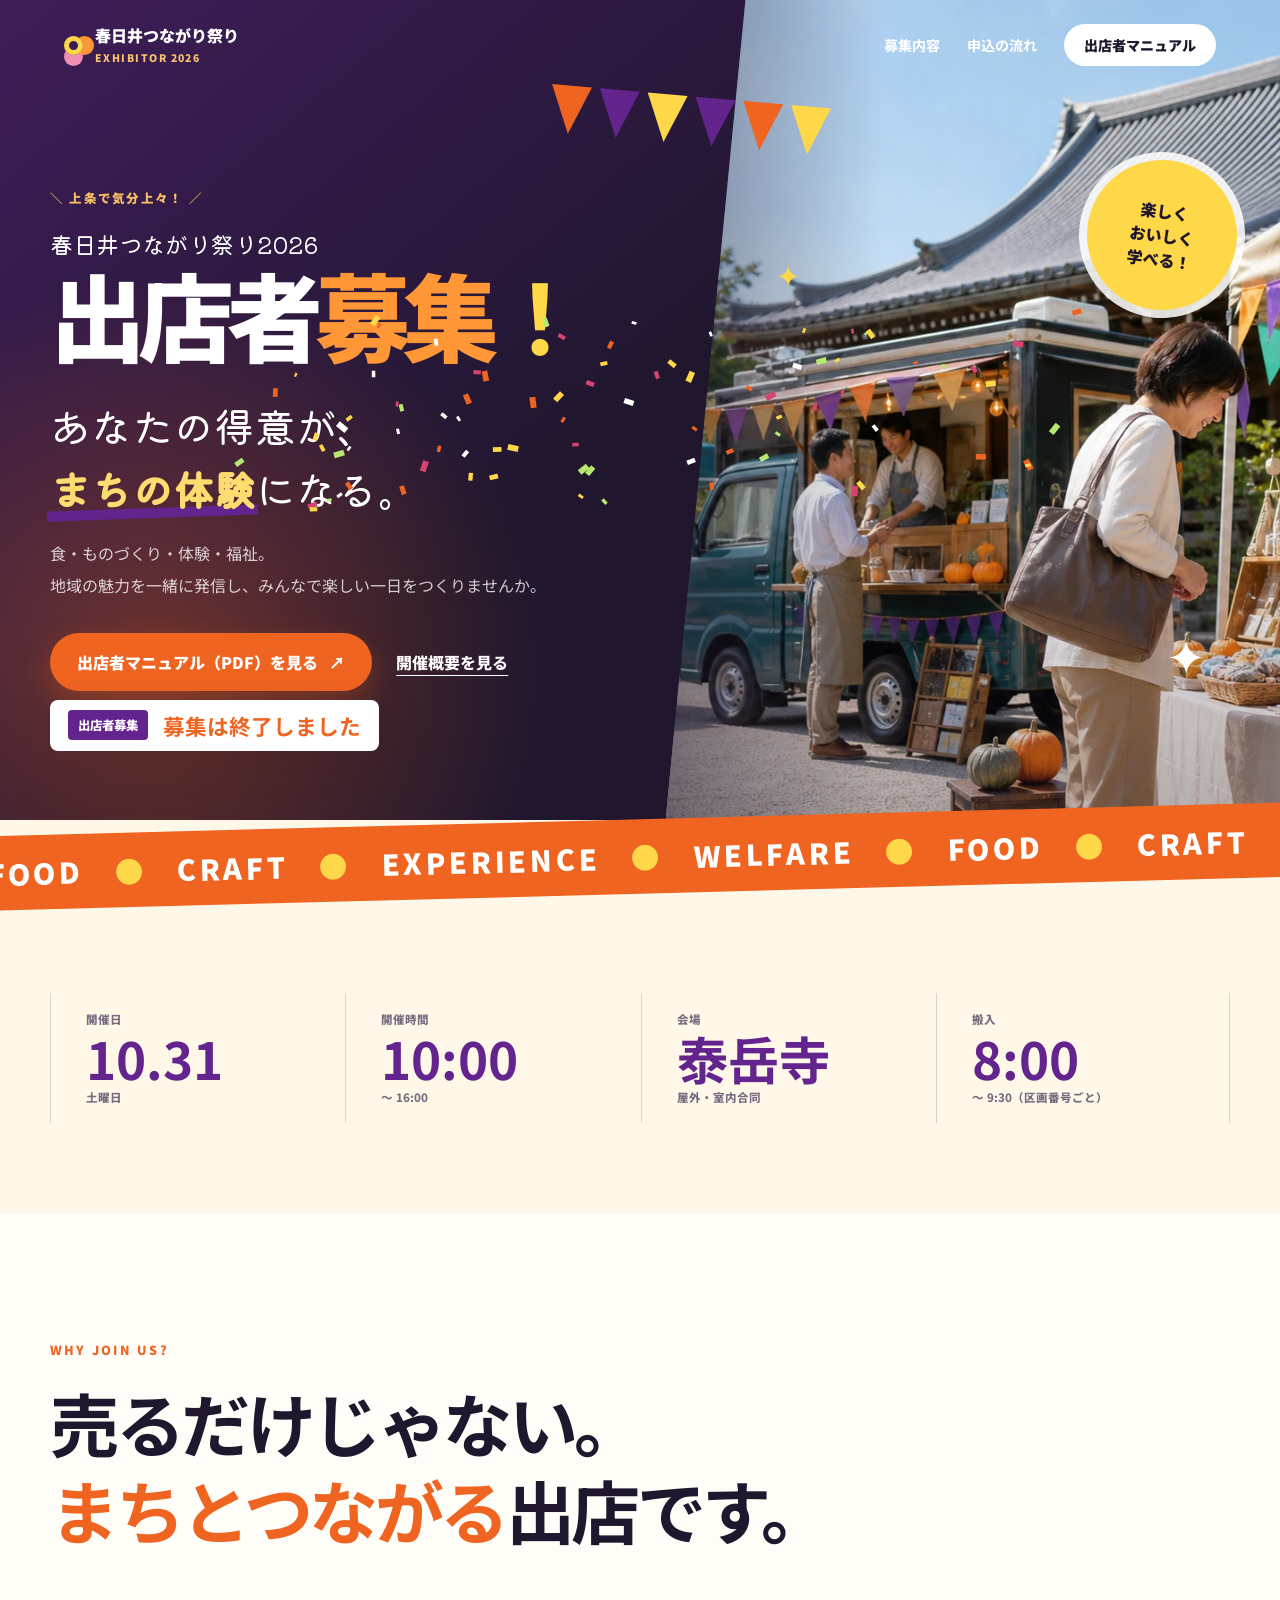
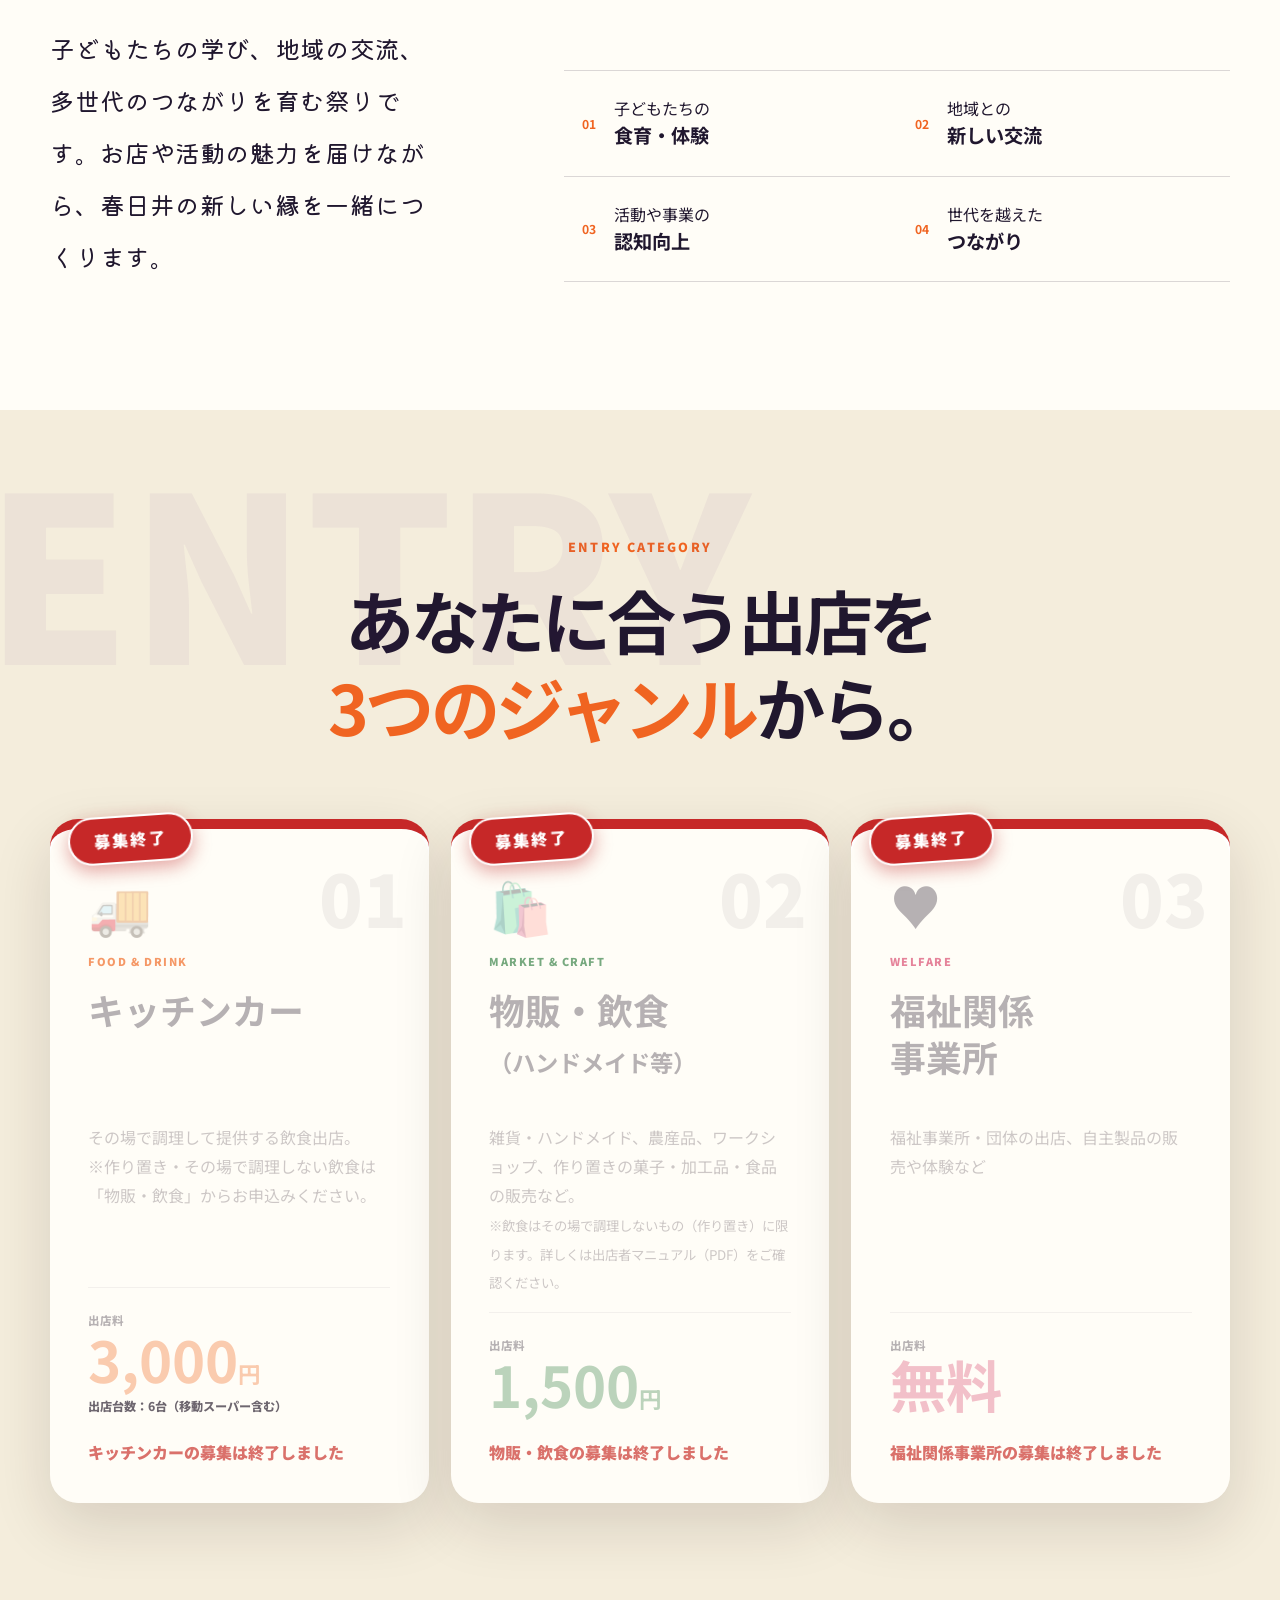
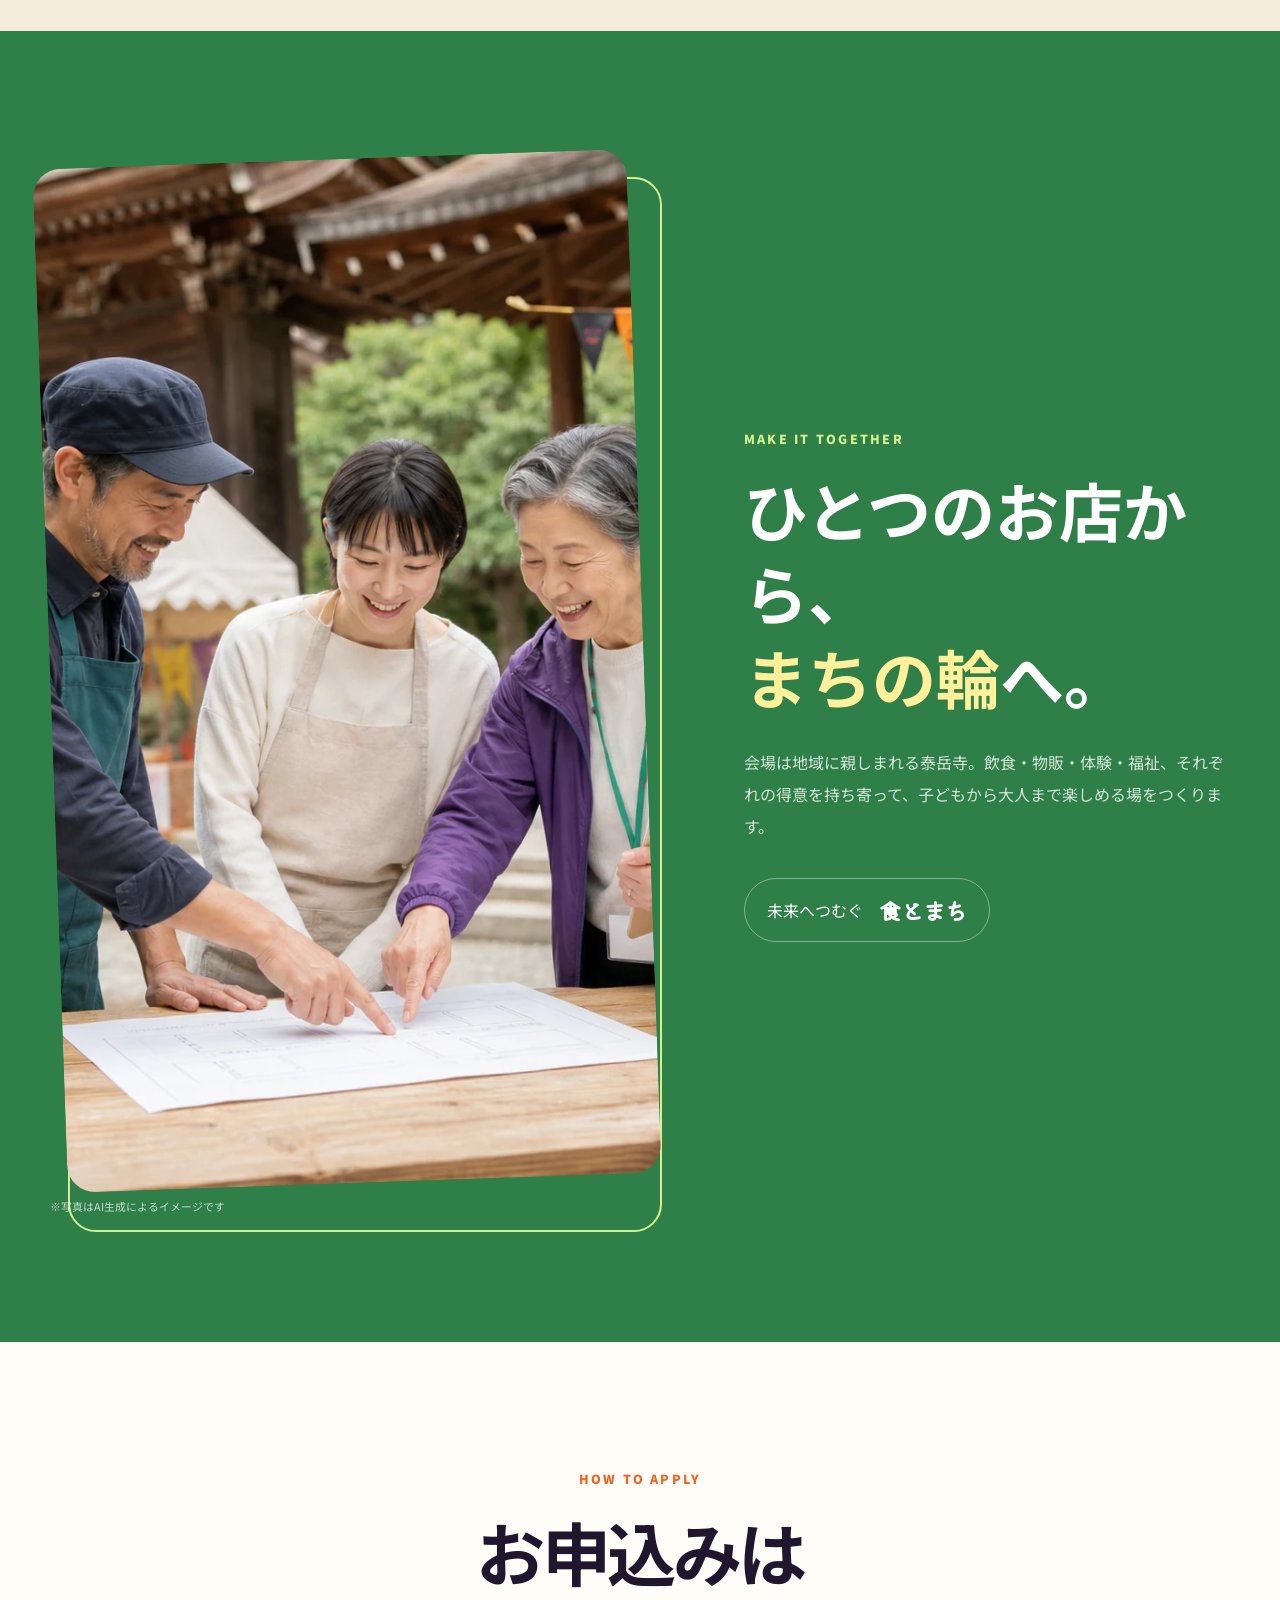
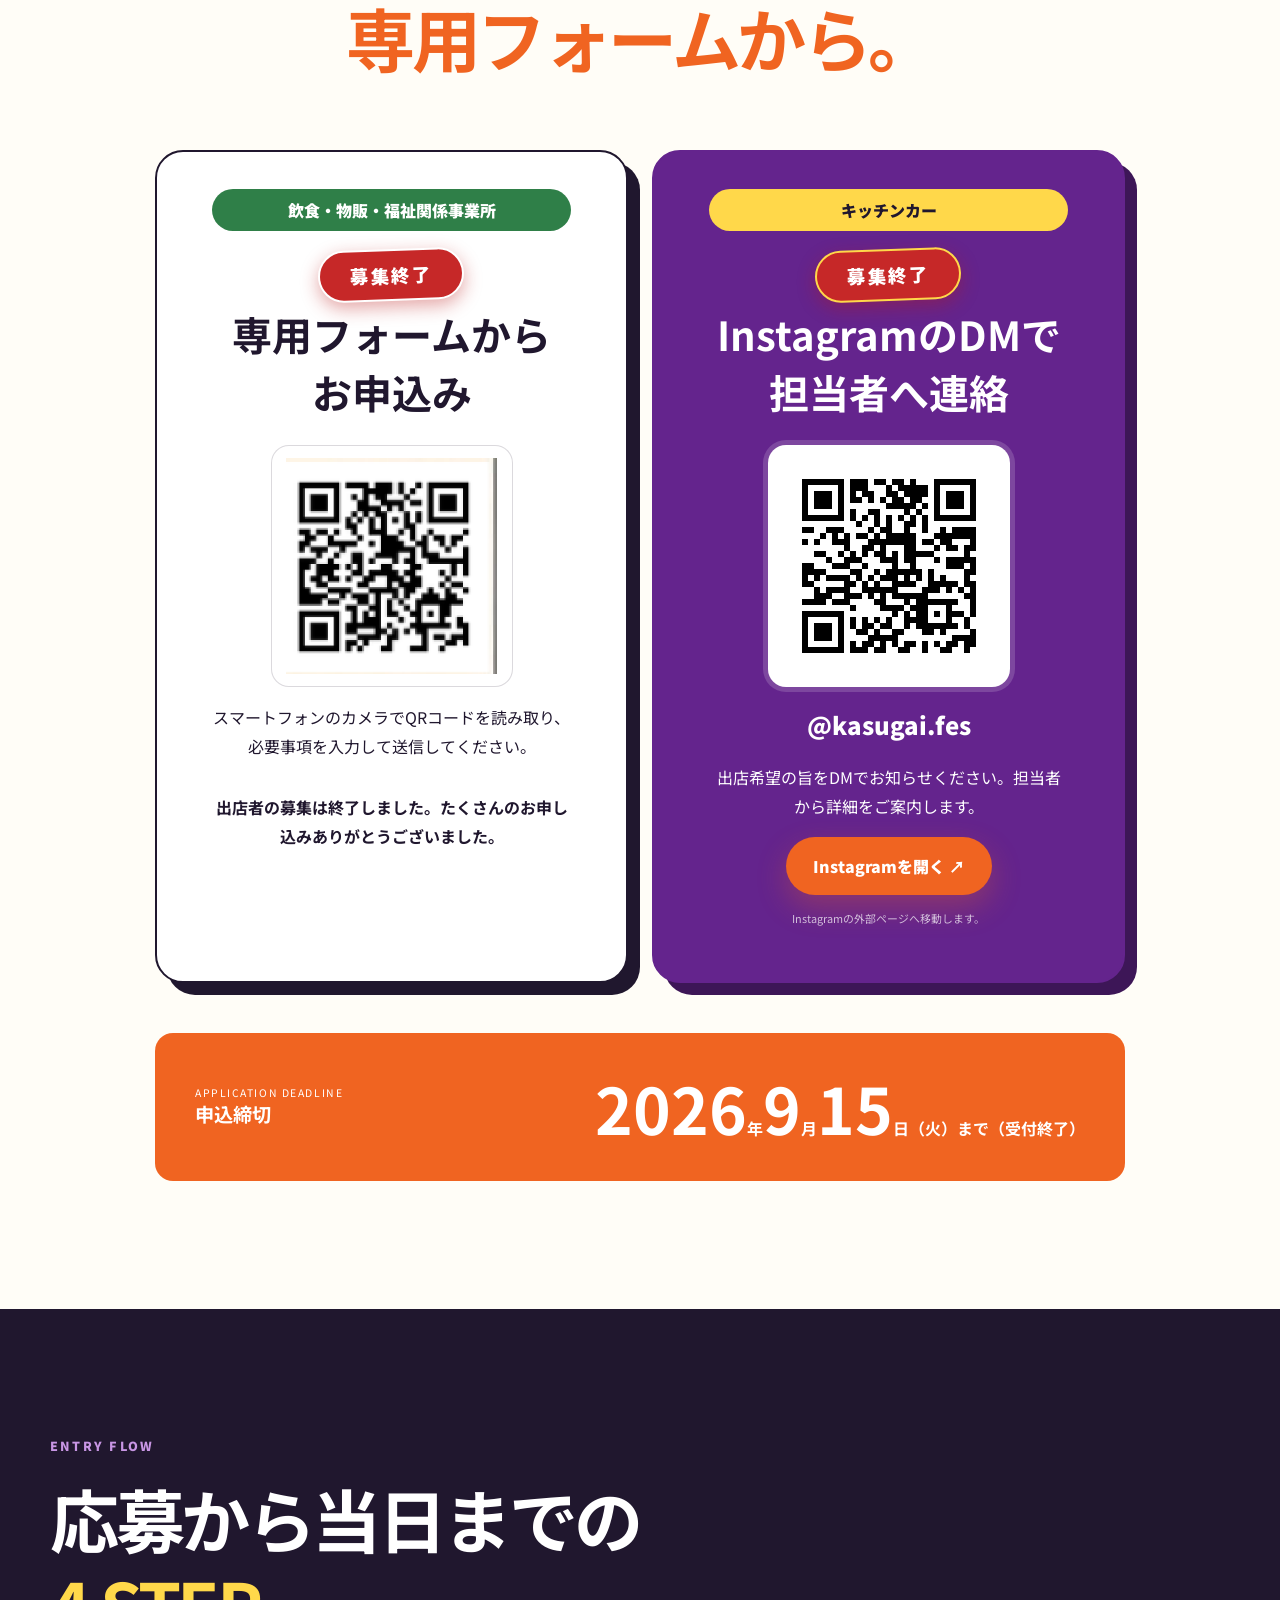
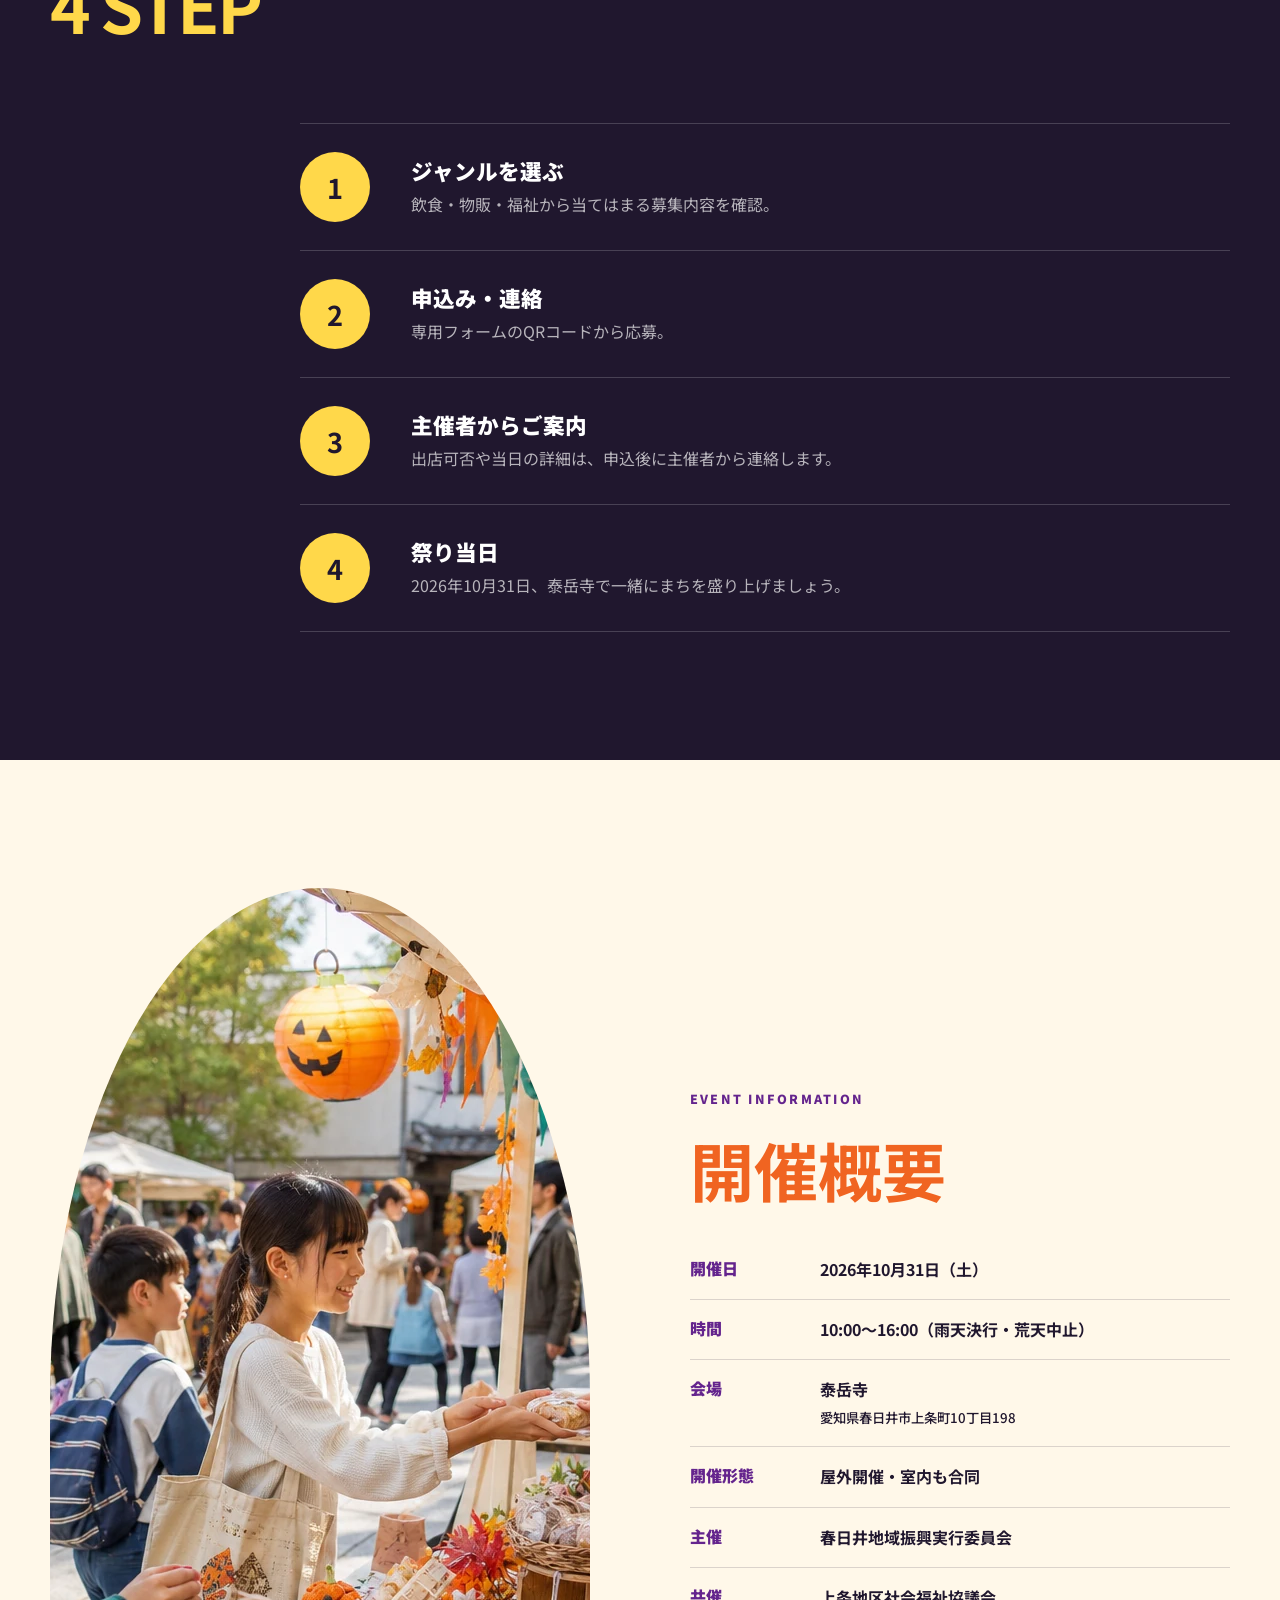
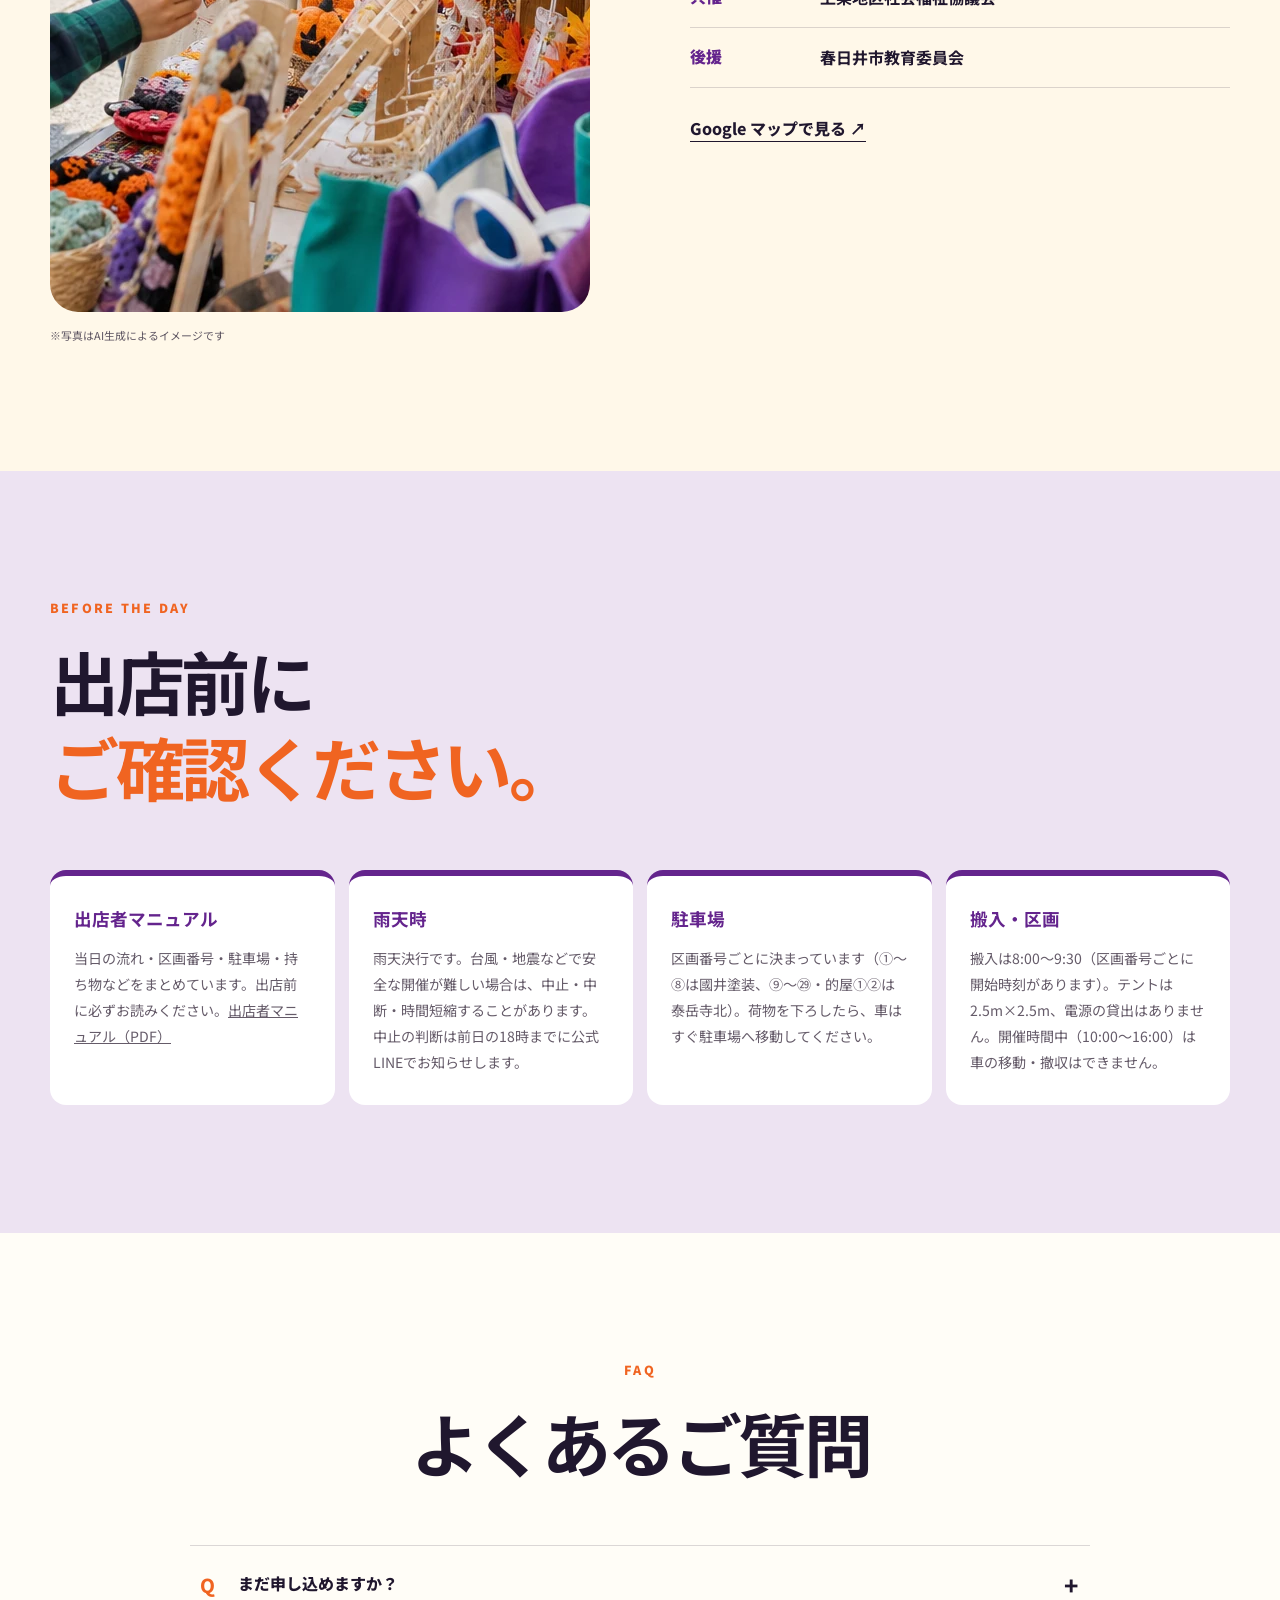
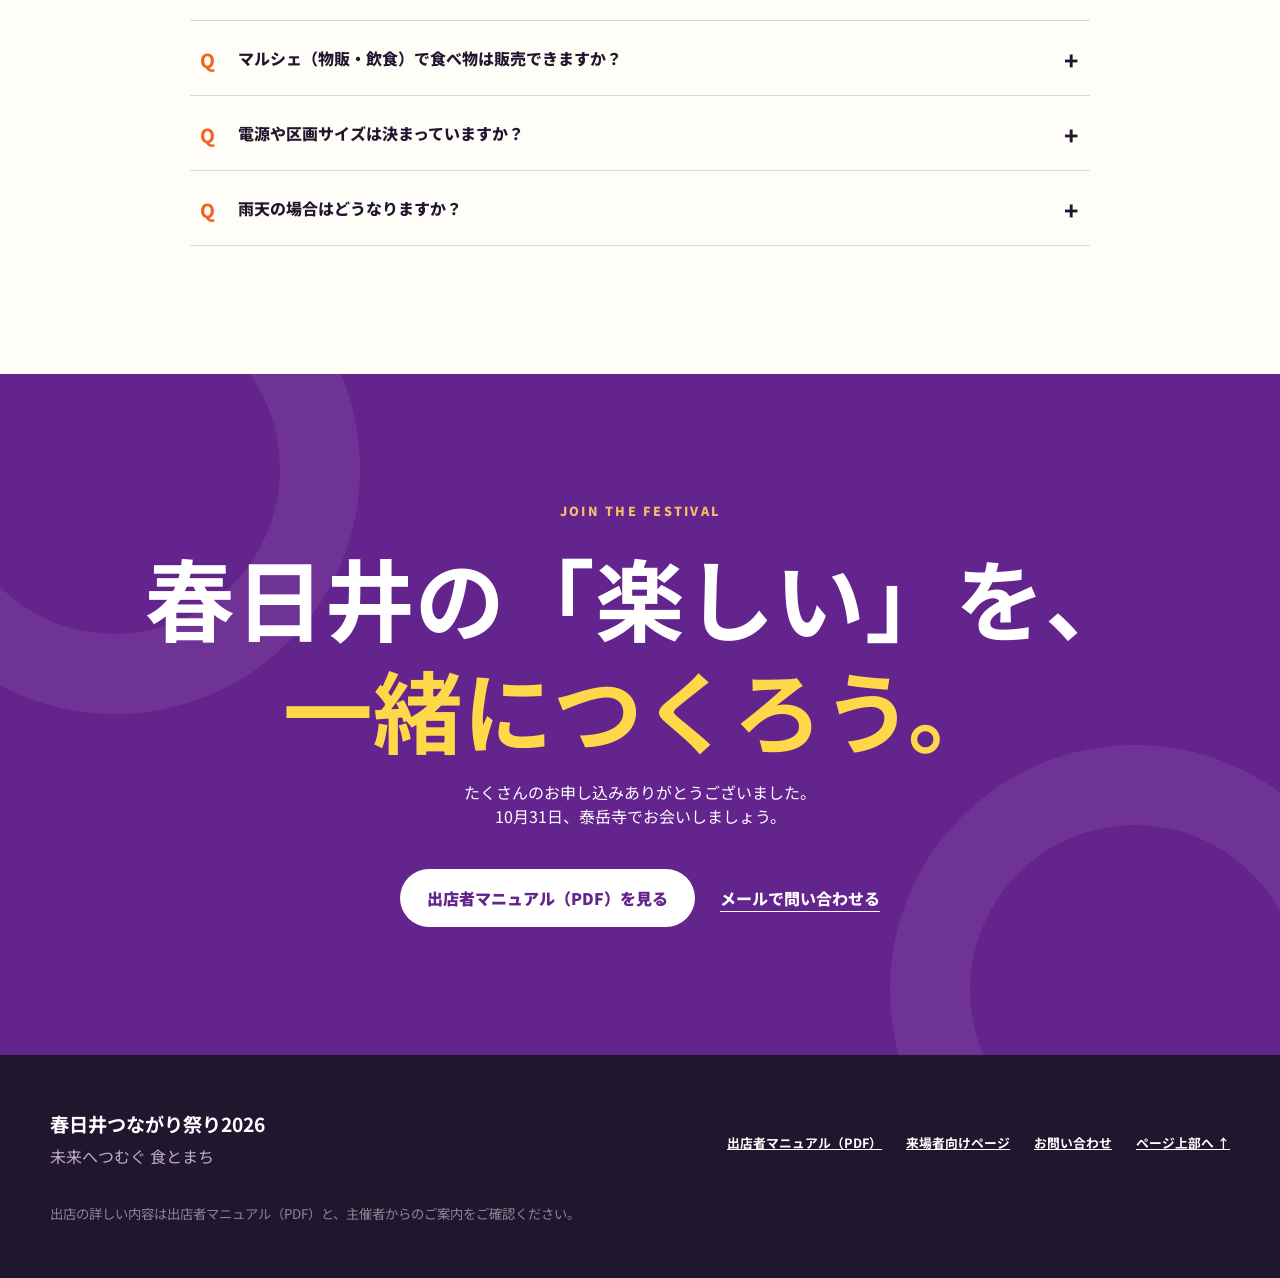
==== commit a1f8dd32: "出店者LP: マニュアルに出店者説明動画（YouTube）を追加 - 目次ページの下に、説明動画のリンクとQRコードを追加 - マニュアルPDFのリンクを ?v=20261030 に  Co-Auth" ====
--- a/exhibitor/index.html
+++ b/exhibitor/index.html
@@ -30,7 +30,7 @@
     <nav class="site-nav" aria-label="メインナビゲーション">
       <a href="#categories">募集内容</a>
       <a href="#flow">申込の流れ</a>
-      <a class="button button--small" href="assets/docs/kasugai-tsunagari-2026-exhibitor-manual.pdf?v=20261029" target="_blank" rel="noopener">出店者マニュアル</a>
+      <a class="button button--small" href="assets/docs/kasugai-tsunagari-2026-exhibitor-manual.pdf?v=20261030" target="_blank" rel="noopener">出店者マニュアル</a>
     </nav>
   </header>
 
@@ -45,7 +45,7 @@
         <p class="hero__lead reveal">あなたの得意が、<br><strong>まちの体験</strong>になる。</p>
         <p class="hero__body reveal">食・ものづくり・体験・福祉。<br>地域の魅力を一緒に発信し、みんなで楽しい一日をつくりませんか。</p>
         <div class="hero__actions reveal">
-          <a class="button button--primary" href="assets/docs/kasugai-tsunagari-2026-exhibitor-manual.pdf?v=20261029" target="_blank" rel="noopener">出店者マニュアル（PDF）を見る <span aria-hidden="true">↗</span></a>
+          <a class="button button--primary" href="assets/docs/kasugai-tsunagari-2026-exhibitor-manual.pdf?v=20261030" target="_blank" rel="noopener">出店者マニュアル（PDF）を見る <span aria-hidden="true">↗</span></a>
           <a class="text-link" href="#event">開催概要を見る</a>
         </div>
         <div class="deadline-chip reveal">
@@ -263,7 +263,7 @@
       </div>
       <div class="note-grid">
         <article class="reveal"><b>出店者マニュアル</b>
-          <p>当日の流れ・区画番号・駐車場・持ち物などをまとめています。出店前に必ずお読みください。<a href="assets/docs/kasugai-tsunagari-2026-exhibitor-manual.pdf?v=20261029" target="_blank" rel="noopener">出店者マニュアル（PDF）</a></p>
+          <p>当日の流れ・区画番号・駐車場・持ち物などをまとめています。出店前に必ずお読みください。<a href="assets/docs/kasugai-tsunagari-2026-exhibitor-manual.pdf?v=20261030" target="_blank" rel="noopener">出店者マニュアル（PDF）</a></p>
         </article>
         <article class="reveal"><b>雨天時</b>
           <p>雨天決行です。台風・地震などで安全な開催が難しい場合は、中止・中断・時間短縮することがあります。中止の判断は前日の18時までに公式LINEでお知らせします。</p>
@@ -307,7 +307,7 @@
       <h2 class="reveal">春日井の「楽しい」を、<br><span>一緒につくろう。</span></h2>
       <p class="reveal">たくさんのお申し込みありがとうございました。<br>10月31日、泰岳寺でお会いしましょう。</p>
       <div class="final-cta__buttons reveal">
-        <a class="button button--light" href="assets/docs/kasugai-tsunagari-2026-exhibitor-manual.pdf?v=20261029" target="_blank" rel="noopener">出店者マニュアル（PDF）を見る</a>
+        <a class="button button--light" href="assets/docs/kasugai-tsunagari-2026-exhibitor-manual.pdf?v=20261030" target="_blank" rel="noopener">出店者マニュアル（PDF）を見る</a>
         <a class="text-link text-link--light" href="mailto:kasugaitunagari@gmail.com">メールで問い合わせる</a>
       </div>
       <div class="confetti-zone" aria-hidden="true"></div>
@@ -320,7 +320,7 @@
       <p>未来へつむぐ 食とまち</p>
     </div>
     <div class="footer-links">
-      <a href="assets/docs/kasugai-tsunagari-2026-exhibitor-manual.pdf?v=20261029" target="_blank" rel="noopener">出店者マニュアル（PDF）</a>
+      <a href="assets/docs/kasugai-tsunagari-2026-exhibitor-manual.pdf?v=20261030" target="_blank" rel="noopener">出店者マニュアル（PDF）</a>
       <a href="../index.html">来場者向けページ</a>
       <a href="mailto:kasugaitunagari@gmail.com">お問い合わせ</a>
       <a href="#top">ページ上部へ ↑</a>
